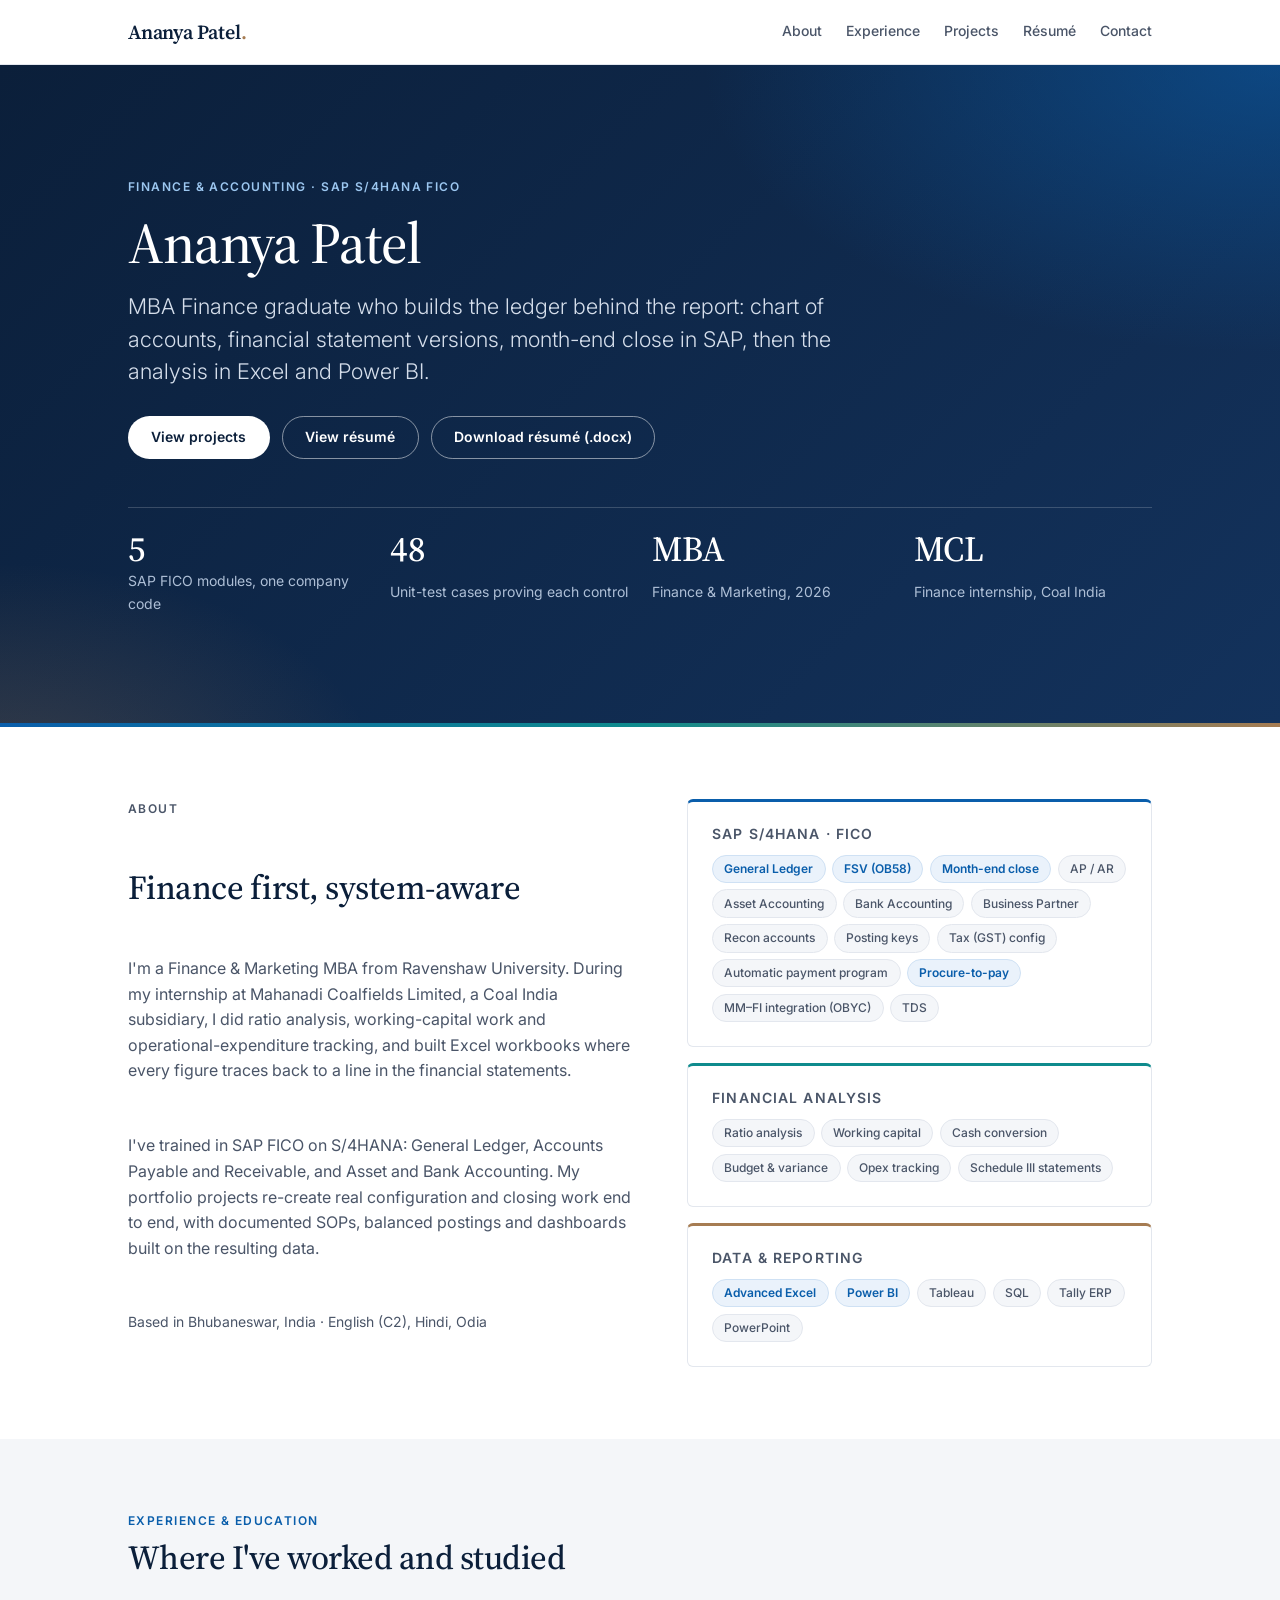
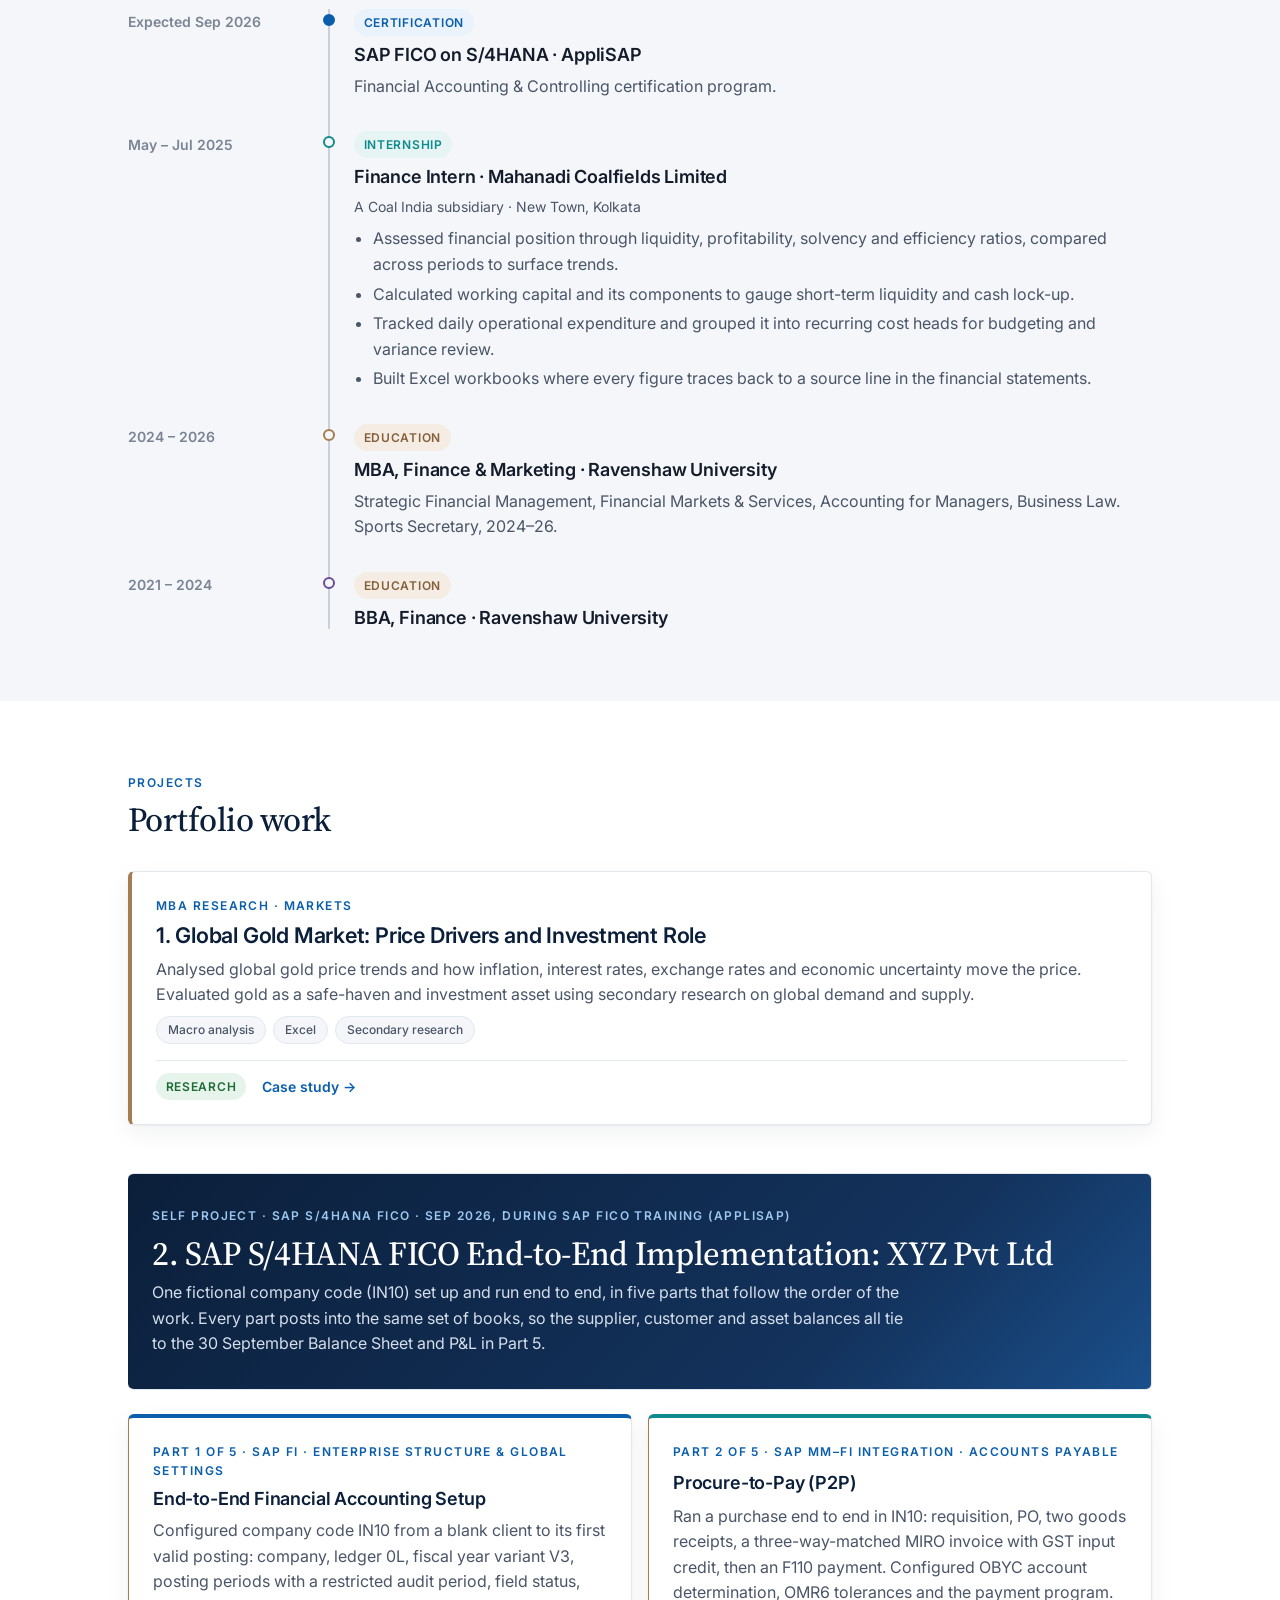
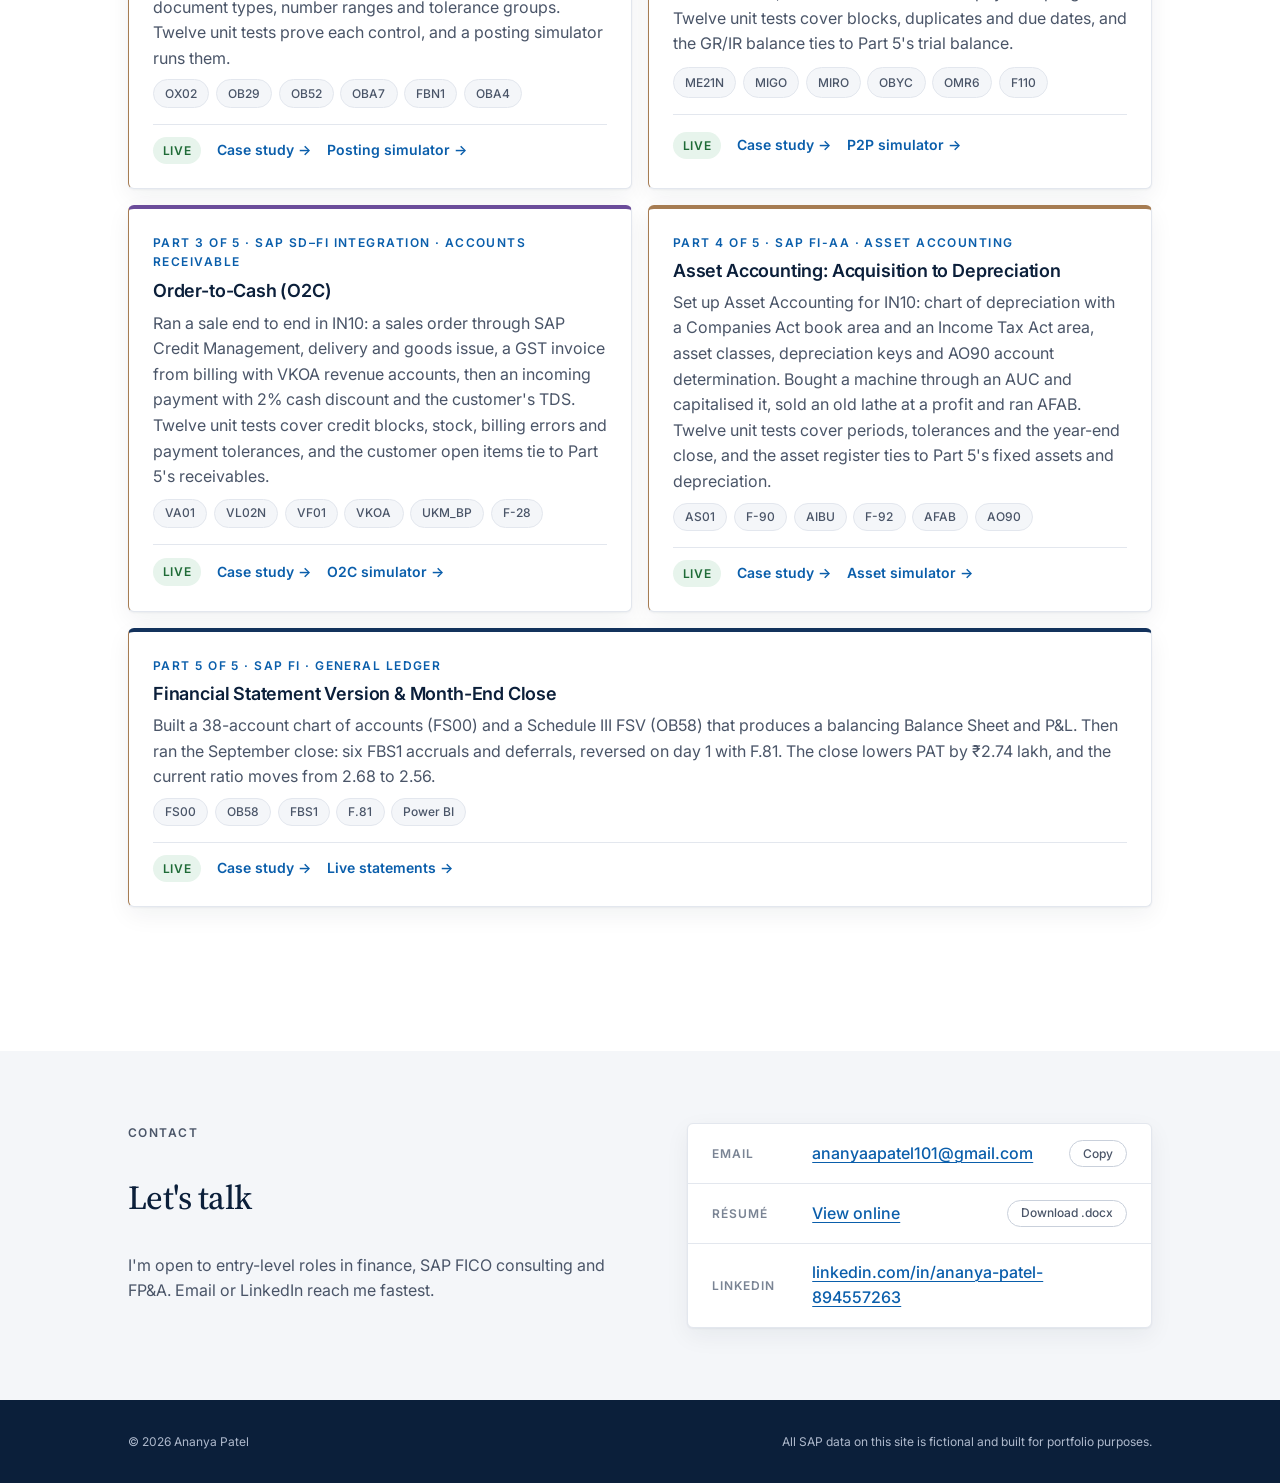
==== index.html @ 8f97257b "Add downloadable résumé (.docx) and fit print version on 2 pages Co-Authored-By: Claude Opus 5.5 <no" ====
<!doctype html>
<html lang="en">
<head>
<meta charset="utf-8">
<meta name="viewport" content="width=device-width, initial-scale=1, viewport-fit=cover">
<title>Ananya Patel · Finance & SAP FICO</title>
<meta name="description" content="Portfolio of Ananya Patel: MBA Finance graduate with SAP S/4HANA FICO, Power BI and Excel projects: FSV design, month-end close, procure-to-pay, order-to-cash, asset accounting and financial analysis.">
<link rel="stylesheet" href="https://fonts.googleapis.com/css2?family=Inter:wght@300;400;500;600;700&family=Source+Serif+4:opsz,wght@8..60,400;8..60,500;8..60,600&display=swap">
<link rel="stylesheet" href="assets/css/style.css">
<script src="assets/js/main.js"></script>
</head>
<body>

<header class="site-header">
  <div class="wrap">
    <a class="brand" href="./">Ananya Patel<span>.</span></a>
    <nav class="nav" aria-label="Main">
      <a href="#about" class="hide-sm">About</a>
      <a href="#experience" class="hide-sm">Experience</a>
      <a href="#projects">Projects</a>
      <a href="resume.html">Résumé</a>
      <a href="#contact" class="hide-sm">Contact</a>
    </nav>
  </div>
</header>

<main>
  <section class="hero" aria-labelledby="hero-title">
    <div class="wrap">
      <div class="hero-copy">
        <p class="eyebrow">Finance &amp; Accounting · SAP S/4HANA FICO</p>
        <h1 id="hero-title">Ananya Patel</h1>
        <p class="lede">MBA Finance graduate who builds the ledger behind the report: chart of accounts, financial statement versions, month-end close in SAP, then the analysis in Excel and Power BI.</p>
        <div class="hero-actions">
          <a class="btn btn-primary" href="#projects">View projects</a>
          <a class="btn btn-ghost" href="resume.html">View résumé</a>
          <a class="btn btn-ghost" href="assets/files/Ananya_Patel_Resume.docx" download>Download résumé (.docx)</a>
        </div>
      </div>
      <div class="hero-stats">
        <div><b>5</b><span>SAP FICO modules, one company code</span></div>
        <div><b>48</b><span>Unit-test cases proving each control</span></div>
        <div><b>MBA</b><span>Finance &amp; Marketing, 2026</span></div>
        <div><b>MCL</b><span>Finance internship, Coal India</span></div>
      </div>
    </div>
  </section>

  <section id="about" aria-labelledby="about-title">
    <div class="wrap two-col">
      <div class="prose" style="display:grid;gap:var(--s-4)">
        <p class="eyebrow">About</p>
        <h2 id="about-title">Finance first, system-aware</h2>
        <p>I'm a Finance &amp; Marketing MBA from Ravenshaw University. During my internship at Mahanadi Coalfields Limited, a Coal India subsidiary, I did ratio analysis, working-capital work and operational-expenditure tracking, and built Excel workbooks where every figure traces back to a line in the financial statements.</p>
        <p>I've trained in SAP FICO on S/4HANA: General Ledger, Accounts Payable and Receivable, and Asset and Bank Accounting. My portfolio projects re-create real configuration and closing work end to end, with documented SOPs, balanced postings and dashboards built on the resulting data.</p>
        <p class="small muted">Based in Bhubaneswar, India · English (C2), Hindi, Odia</p>
      </div>
      <div class="skill-groups" aria-label="Skills">
        <div class="skill-group">
          <h3>SAP S/4HANA · FICO</h3>
          <div class="chips">
            <span class="chip strong">General Ledger</span><span class="chip strong">FSV (OB58)</span><span class="chip strong">Month-end close</span>
            <span class="chip">AP / AR</span><span class="chip">Asset Accounting</span><span class="chip">Bank Accounting</span>
            <span class="chip">Business Partner</span><span class="chip">Recon accounts</span><span class="chip">Posting keys</span>
            <span class="chip">Tax (GST) config</span><span class="chip">Automatic payment program</span><span class="chip strong">Procure-to-pay</span><span class="chip">MM–FI integration (OBYC)</span><span class="chip">TDS</span>
          </div>
        </div>
        <div class="skill-group">
          <h3>Financial analysis</h3>
          <div class="chips">
            <span class="chip">Ratio analysis</span><span class="chip">Working capital</span><span class="chip">Cash conversion</span>
            <span class="chip">Budget &amp; variance</span><span class="chip">Opex tracking</span><span class="chip">Schedule III statements</span>
          </div>
        </div>
        <div class="skill-group">
          <h3>Data &amp; reporting</h3>
          <div class="chips">
            <span class="chip strong">Advanced Excel</span><span class="chip strong">Power BI</span><span class="chip">Tableau</span>
            <span class="chip">SQL</span><span class="chip">Tally ERP</span><span class="chip">PowerPoint</span>
          </div>
        </div>
      </div>
    </div>
  </section>

  <section id="experience" aria-labelledby="exp-title">
    <div class="wrap">
      <header>
        <p class="eyebrow">Experience &amp; education</p>
        <h2 id="exp-title">Where I've worked and studied</h2>
      </header>
      <div class="timeline">
        <article class="tl-item">
          <p class="tl-when">Expected Sep 2026</p>
          <div class="tl-body">
            <span class="tl-tag">Certification</span>
            <h3>SAP FICO on S/4HANA · AppliSAP</h3>
            <p class="muted">Financial Accounting &amp; Controlling certification program.</p>
          </div>
        </article>
        <article class="tl-item">
          <p class="tl-when">May – Jul 2025</p>
          <div class="tl-body">
            <span class="tl-tag work">Internship</span>
            <h3>Finance Intern · Mahanadi Coalfields Limited</h3>
            <p class="small muted">A Coal India subsidiary · New Town, Kolkata</p>
            <ul>
              <li>Assessed financial position through liquidity, profitability, solvency and efficiency ratios, compared across periods to surface trends.</li>
              <li>Calculated working capital and its components to gauge short-term liquidity and cash lock-up.</li>
              <li>Tracked daily operational expenditure and grouped it into recurring cost heads for budgeting and variance review.</li>
              <li>Built Excel workbooks where every figure traces back to a source line in the financial statements.</li>
            </ul>
          </div>
        </article>
        <article class="tl-item">
          <p class="tl-when">2024 – 2026</p>
          <div class="tl-body">
            <span class="tl-tag edu">Education</span>
            <h3>MBA, Finance &amp; Marketing · Ravenshaw University</h3>
            <p class="muted">Strategic Financial Management, Financial Markets &amp; Services, Accounting for Managers, Business Law. Sports Secretary, 2024–26.</p>
          </div>
        </article>
        <article class="tl-item">
          <p class="tl-when">2021 – 2024</p>
          <div class="tl-body">
            <span class="tl-tag edu">Education</span>
            <h3>BBA, Finance · Ravenshaw University</h3>
          </div>
        </article>
      </div>
    </div>
  </section>

  <section id="projects" aria-labelledby="proj-title">
    <div class="wrap">
      <header>
        <p class="eyebrow">Projects</p>
        <h2 id="proj-title">Portfolio work</h2>
      </header>
      <div class="projects">
        <article class="project">
          <div class="p-body">
            <p class="eyebrow">MBA research · Markets</p>
            <h3>1. Global Gold Market: Price Drivers and Investment Role</h3>
            <p class="muted">Analysed global gold price trends and how inflation, interest rates, exchange rates and economic uncertainty move the price. Evaluated gold as a safe-haven and investment asset using secondary research on global demand and supply.</p>
            <div class="chips"><span class="chip">Macro analysis</span><span class="chip">Excel</span><span class="chip">Secondary research</span></div>
          </div>
          <div class="p-links">
            <span class="status live">Research</span>
            <a href="projects/gold-market-research/">Case study →</a>
          </div>
        </article>

        <div class="project self-project">
          <div class="p-body">
            <p class="eyebrow">Self project · SAP S/4HANA FICO · Sep 2026, during SAP FICO training (AppliSAP)</p>
            <h3>2. SAP S/4HANA FICO End-to-End Implementation: XYZ Pvt Ltd</h3>
            <p class="muted">One fictional company code (IN10) set up and run end to end, in five parts that follow the order of the work. Every part posts into the same set of books, so the supplier, customer and asset balances all tie to the 30 September Balance Sheet and P&amp;L in Part 5.</p>
          </div>
        </div>
        <div class="parts">
        <article class="project">
          <div class="p-body">
            <p class="eyebrow">Part 1 of 5 · SAP FI · Enterprise structure &amp; global settings</p>
            <h3>End-to-End Financial Accounting Setup</h3>
            <p class="muted">Configured company code IN10 from a blank client to its first valid posting: company, ledger 0L, fiscal year variant V3, posting periods with a restricted audit period, field status, document types, number ranges and tolerance groups. Twelve unit tests prove each control, and a posting simulator runs them.</p>
            <div class="chips"><span class="chip">OX02</span><span class="chip">OB29</span><span class="chip">OB52</span><span class="chip">OBA7</span><span class="chip">FBN1</span><span class="chip">OBA4</span></div>
          </div>
          <div class="p-links">
            <span class="status live">Live</span>
            <a href="projects/fi-enterprise-structure/">Case study →</a>
            <a href="projects/fi-enterprise-structure/validator.html">Posting simulator →</a>
          </div>
        </article>
        <article class="project">
          <div class="p-body">
            <p class="eyebrow">Part 2 of 5 · SAP MM–FI integration · Accounts Payable</p>
            <h3>Procure-to-Pay (P2P)</h3>
            <p class="muted">Ran a purchase end to end in IN10: requisition, PO, two goods receipts, a three-way-matched MIRO invoice with GST input credit, then an F110 payment. Configured OBYC account determination, OMR6 tolerances and the payment program. Twelve unit tests cover blocks, duplicates and due dates, and the GR/IR balance ties to Part 5's trial balance.</p>
            <div class="chips"><span class="chip">ME21N</span><span class="chip">MIGO</span><span class="chip">MIRO</span><span class="chip">OBYC</span><span class="chip">OMR6</span><span class="chip">F110</span></div>
          </div>
          <div class="p-links">
            <span class="status live">Live</span>
            <a href="projects/procure-to-pay/">Case study →</a>
            <a href="projects/procure-to-pay/simulator.html">P2P simulator →</a>
          </div>
        </article>
        <article class="project">
          <div class="p-body">
            <p class="eyebrow">Part 3 of 5 · SAP SD–FI integration · Accounts Receivable</p>
            <h3>Order-to-Cash (O2C)</h3>
            <p class="muted">Ran a sale end to end in IN10: a sales order through SAP Credit Management, delivery and goods issue, a GST invoice from billing with VKOA revenue accounts, then an incoming payment with 2% cash discount and the customer's TDS. Twelve unit tests cover credit blocks, stock, billing errors and payment tolerances, and the customer open items tie to Part 5's receivables.</p>
            <div class="chips"><span class="chip">VA01</span><span class="chip">VL02N</span><span class="chip">VF01</span><span class="chip">VKOA</span><span class="chip">UKM_BP</span><span class="chip">F-28</span></div>
          </div>
          <div class="p-links">
            <span class="status live">Live</span>
            <a href="projects/order-to-cash/">Case study →</a>
            <a href="projects/order-to-cash/simulator.html">O2C simulator →</a>
          </div>
        </article>
        <article class="project">
          <div class="p-body">
            <p class="eyebrow">Part 4 of 5 · SAP FI-AA · Asset Accounting</p>
            <h3>Asset Accounting: Acquisition to Depreciation</h3>
            <p class="muted">Set up Asset Accounting for IN10: chart of depreciation with a Companies Act book area and an Income Tax Act area, asset classes, depreciation keys and AO90 account determination. Bought a machine through an AUC and capitalised it, sold an old lathe at a profit and ran AFAB. Twelve unit tests cover periods, tolerances and the year-end close, and the asset register ties to Part 5's fixed assets and depreciation.</p>
            <div class="chips"><span class="chip">AS01</span><span class="chip">F-90</span><span class="chip">AIBU</span><span class="chip">F-92</span><span class="chip">AFAB</span><span class="chip">AO90</span></div>
          </div>
          <div class="p-links">
            <span class="status live">Live</span>
            <a href="projects/asset-accounting/">Case study →</a>
            <a href="projects/asset-accounting/simulator.html">Asset simulator →</a>
          </div>
        </article>
        <article class="project">
          <div class="p-body">
            <p class="eyebrow">Part 5 of 5 · SAP FI · General Ledger</p>
            <h3>Financial Statement Version &amp; Month-End Close</h3>
            <p class="muted">Built a 38-account chart of accounts (FS00) and a Schedule III FSV (OB58) that produces a balancing Balance Sheet and P&amp;L. Then ran the September close: six FBS1 accruals and deferrals, reversed on day 1 with F.81. The close lowers PAT by ₹2.74 lakh, and the current ratio moves from 2.68 to 2.56.</p>
            <div class="chips"><span class="chip">FS00</span><span class="chip">OB58</span><span class="chip">FBS1</span><span class="chip">F.81</span><span class="chip">Power BI</span></div>
          </div>
          <div class="p-links">
            <span class="status live">Live</span>
            <a href="projects/fsv-month-end-close/">Case study →</a>
            <a href="projects/fsv-month-end-close/statements.html">Live statements →</a>
          </div>
        </article>
        </div>
      </div>
    </div>
  </section>

  <section id="contact" aria-labelledby="contact-title">
    <div class="wrap two-col">
      <div class="prose" style="display:grid;gap:var(--s-3)">
        <p class="eyebrow">Contact</p>
        <h2 id="contact-title">Let's talk</h2>
        <p>I'm open to entry-level roles in finance, SAP FICO consulting and FP&amp;A. Email or LinkedIn reach me fastest.</p>
      </div>
      <div class="contact-list">
        <div class="contact-row">
          <span class="label">Email</span>
          <a class="value" href="mailto:ananyaapatel101@gmail.com">ananyaapatel101@gmail.com</a>
          <button class="theme-btn copy-btn" type="button" data-copy="ananyaapatel101@gmail.com">Copy</button>
        </div>
        <div class="contact-row">
          <span class="label">Résumé</span>
          <a class="value" href="resume.html">View online</a>
          <a class="theme-btn" href="assets/files/Ananya_Patel_Resume.docx" download style="text-decoration:none">Download .docx</a>
        </div>
        <div class="contact-row">
          <span class="label">LinkedIn</span>
          <a class="value" href="https://www.linkedin.com/in/ananya-patel-894557263" target="_blank" rel="noopener">linkedin.com/in/ananya-patel-894557263</a>
        </div>
      </div>
    </div>
  </section>
</main>

<footer class="site-footer">
  <div class="wrap">
    <span>© <span data-year>2026</span> Ananya Patel</span>
    <span>All SAP data on this site is fictional and built for portfolio purposes.</span>
  </div>
</footer>
</body>
</html>
---- assets/css/style.css ----
/* Ananya Patel — portfolio. Clean, minimal, private-bank style: navy bands, white space, one bright blue. */
:root {
  color-scheme: light;
  --paper: #ffffff;
  --surface: #ffffff;
  --surface-2: #f4f6f9;
  --ink: #141c2b;
  --ink-2: #4a5568;
  --ink-3: #7a8494;
  --rule: #e3e7ee;
  --rule-strong: #c9d0db;
  --navy: #0b1f3a;
  --navy-2: #13325c;
  --accent: #0a5eab;
  --accent-ink: #ffffff;
  --accent-wash: #eaf2fb;
  --bronze: #a67c52;
  --teal: #0f8b8d;
  --plum: #6b4c9a;
  --debit: #2e75b6;
  --credit: #c55a11;
  --good: #2f8f4e;
  --good-text: #1f6b37;
  --critical: #c0262d;
  --warning: #d89b00;
  --shadow: 0 1px 2px rgba(11, 31, 58, .05), 0 8px 24px rgba(11, 31, 58, .06);

  --f-display: "Source Serif 4", Georgia, "Times New Roman", serif;
  --f-body: Inter, "Segoe UI", system-ui, -apple-system, Arial, sans-serif;
  --f-mono: ui-monospace, SFMono-Regular, Menlo, Consolas, monospace;

  --s-1: .25rem; --s-2: .5rem; --s-3: .75rem; --s-4: 1rem; --s-5: 1.5rem; --s-6: 2rem; --s-7: 3rem; --s-8: 4.5rem;
  --t-xs: .75rem; --t-sm: .875rem; --t-md: 1rem; --t-lg: 1.125rem; --t-xl: 1.35rem; --t-2xl: clamp(1.6rem, 3vw, 2.1rem); --t-3xl: clamp(2.3rem, 6vw, 3.6rem);
  --radius: 6px;
  --wrap: 68rem;
}

*, *::before, *::after { box-sizing: border-box; }
html { -webkit-text-size-adjust: 100%; scroll-behavior: smooth; }
body {
  margin: 0;
  background: var(--paper);
  color: var(--ink);
  font: 400 var(--t-md)/1.6 var(--f-body);
  -webkit-font-smoothing: antialiased;
}
img { max-width: 100%; }
[hidden] { display: none !important; }
a { color: var(--accent); text-decoration-thickness: 1px; text-underline-offset: 3px; }
a:hover { color: var(--navy-2); }
:focus-visible { outline: 2px solid var(--accent); outline-offset: 2px; }

.wrap { max-width: var(--wrap); margin-inline: auto; padding-inline: 16px; }
@media (min-width: 700px) { .wrap { padding-inline: 32px; } }
.prose { max-width: 44rem; }
.prose p, .prose li { color: var(--ink-2); }

h1, h2, h3, h4 { font-family: var(--f-body); line-height: 1.2; margin: 0; color: var(--ink); font-weight: 600; letter-spacing: -.01em; }
h1 { font: 500 var(--t-3xl)/1.08 var(--f-display); letter-spacing: -.02em; color: var(--navy); }
h2 { font: 500 var(--t-2xl)/1.15 var(--f-display); letter-spacing: -.015em; color: var(--navy); }
h3 { font-size: var(--t-lg); }
h4 { font-size: var(--t-md); }
p { margin: 0; }
.eyebrow { font-size: var(--t-xs); font-weight: 600; letter-spacing: .12em; text-transform: uppercase; color: var(--accent); }
.muted { color: var(--ink-2); }
.small { font-size: var(--t-sm); }
.mono, code, kbd { font-family: var(--f-mono); font-size: .92em; }
code { background: var(--surface-2); padding: .05em .35em; border-radius: 4px; }
.num { font-variant-numeric: tabular-nums; text-align: right; white-space: nowrap; }

/* ---------- header ---------- */
.site-header { position: sticky; top: 0; z-index: 10; background: rgba(255, 255, 255, .92); backdrop-filter: saturate(1.4) blur(10px); -webkit-backdrop-filter: saturate(1.4) blur(10px); border-bottom: 1px solid var(--rule); }
.site-header .wrap { display: flex; align-items: center; gap: var(--s-4); min-height: 4rem; flex-wrap: wrap; }
.brand { font: 600 1.25rem/1 var(--f-display); color: var(--navy); text-decoration: none; letter-spacing: -.01em; }
.brand span { color: var(--bronze); }
.nav { display: flex; gap: var(--s-5); margin-left: auto; flex-wrap: wrap; }
.nav a { font-size: var(--t-sm); font-weight: 500; color: var(--ink-2); text-decoration: none; padding-block: .4rem; border-bottom: 2px solid transparent; }
.nav a:hover { color: var(--navy); border-bottom-color: var(--accent); }
.nav a[aria-current="page"] { color: var(--navy); border-bottom-color: var(--accent); }
@media (max-width: 560px) { .hide-sm { display: none; } .nav { gap: var(--s-4); } }
.theme-btn[data-theme-toggle] { display: none; }
.theme-btn {
  border: 1px solid var(--rule-strong); background: var(--surface); color: var(--ink-2); border-radius: 999px;
  font: 500 var(--t-xs)/1 var(--f-body); padding: .4rem .8rem; cursor: pointer;
}
.theme-btn:hover { border-color: var(--accent); color: var(--accent); }

/* ---------- buttons ---------- */
.btn { display: inline-flex; align-items: center; gap: .4rem; font: 600 var(--t-sm)/1 var(--f-body); padding: .85rem 1.4rem; border-radius: 999px; text-decoration: none; border: 1px solid transparent; cursor: pointer; transition: background .15s, color .15s, border-color .15s; }
.btn-primary { background: var(--accent); color: #fff; }
.btn-primary:hover { background: var(--navy-2); color: #fff; }
.btn-ghost { background: transparent; color: var(--accent); border-color: var(--accent); }
.btn-ghost:hover { background: var(--accent-wash); color: var(--navy); }

/* ---------- sections ---------- */
section { padding-block: var(--s-8) 0; }
section > .wrap > header { display: grid; gap: var(--s-2); margin-bottom: var(--s-6); }
#experience, #contact { background: var(--surface-2); padding-block: var(--s-8); margin-top: var(--s-8); }
.site-footer { background: var(--navy); color: #aeb9cc; font-size: var(--t-xs); padding-block: var(--s-6); }
.site-footer .wrap { display: flex; gap: var(--s-4); flex-wrap: wrap; justify-content: space-between; }
main.dash { padding-bottom: var(--s-8); }
#projects { padding-bottom: var(--s-8); }

/* ---------- hero (home + case studies): navy band ---------- */
.hero, .cs-hero {
  position: relative; overflow: hidden; color: #fff;
  background:
    radial-gradient(60rem 30rem at 100% 0%, rgba(10, 94, 171, .55), transparent 60%),
    radial-gradient(40rem 24rem at 0% 110%, rgba(166, 124, 82, .28), transparent 60%),
    linear-gradient(135deg, var(--navy) 0%, var(--navy-2) 100%);
}
.hero::after, .cs-hero::after { content: ""; position: absolute; left: 0; right: 0; bottom: 0; height: 4px; background: linear-gradient(90deg, var(--accent), var(--teal) 50%, var(--bronze)); }
.hero { padding-block: clamp(4rem, 10vw, 7rem); }
.hero .wrap { display: block; }
.hero-copy { display: grid; gap: var(--s-4); max-width: 46rem; }
.hero h1, .cs-hero h1 { color: #fff; }
.hero .eyebrow, .cs-hero .eyebrow { color: #9cc7f0; }
.hero-copy .lede { font-size: var(--t-xl); line-height: 1.5; color: #d5deeb; font-weight: 300; }
.hero-actions { display: flex; gap: var(--s-3); flex-wrap: wrap; margin-top: var(--s-3); }
.hero .btn-primary, .cs-hero .btn-primary { background: #fff; color: var(--navy); }
.hero .btn-primary:hover, .cs-hero .btn-primary:hover { background: var(--accent-wash); }
.hero .btn-ghost, .cs-hero .btn-ghost { color: #fff; border-color: rgba(255, 255, 255, .5); }
.hero .btn-ghost:hover, .cs-hero .btn-ghost:hover { background: rgba(255, 255, 255, .1); border-color: #fff; color: #fff; }
.hero-stats { display: grid; grid-template-columns: repeat(4, minmax(0, 1fr)); gap: var(--s-5); margin-top: var(--s-7); padding-top: var(--s-5); border-top: 1px solid rgba(255, 255, 255, .18); }
.hero-stats div { display: grid; gap: .2rem; }
.hero-stats b { font: 500 clamp(1.6rem, 4vw, 2.2rem)/1 var(--f-display); color: #fff; }
.hero-stats span { font-size: var(--t-sm); color: #aebfd6; }
@media (max-width: 700px) { .hero-stats { grid-template-columns: repeat(2, minmax(0, 1fr)); } }

/* journal-entry box */
.je { border: 1px solid var(--rule); border-radius: var(--radius); font-size: var(--t-sm); overflow-x: auto; background: var(--surface); box-shadow: var(--shadow); }
.je-head { display: flex; justify-content: space-between; gap: var(--s-3); padding: var(--s-2) var(--s-3); border-bottom: 1px solid var(--rule); color: var(--ink-2); font-size: var(--t-xs); flex-wrap: wrap; background: var(--surface-2); }
.je table { width: 100%; border-collapse: collapse; font-variant-numeric: tabular-nums; }
.je td, .je th { padding: .4rem var(--s-3); text-align: left; }
.je th { font-weight: 600; color: var(--ink-3); font-size: var(--t-xs); text-transform: uppercase; letter-spacing: .06em; }
.je td:nth-child(n+3), .je th:nth-child(n+3) { text-align: right; }
.je tr.cr td:nth-child(2) { padding-left: 1.6rem; }
.je tfoot td { border-top: 1px solid var(--rule-strong); font-weight: 700; }
.je .ok { color: var(--good-text); }

/* ---------- about / skills ---------- */
.two-col { display: grid; grid-template-columns: minmax(0, 1.1fr) minmax(0, 1fr); gap: var(--s-7); }
@media (max-width: 800px) { .two-col { grid-template-columns: 1fr; gap: var(--s-5); } }
.skill-groups { display: grid; gap: var(--s-4); }
.skill-group { display: grid; gap: var(--s-3); padding: var(--s-5); border: 1px solid var(--rule); border-radius: var(--radius); border-top: 3px solid var(--accent); background: var(--surface); }
.skill-group:nth-child(2) { border-top-color: var(--teal); }
.skill-group:nth-child(3) { border-top-color: var(--bronze); }
.skill-group h3 { font-size: var(--t-sm); font-weight: 600; letter-spacing: .08em; text-transform: uppercase; color: var(--ink-2); }
.chips { display: flex; flex-wrap: wrap; gap: .4rem; }
.chip { display: inline-flex; align-items: center; font-size: var(--t-xs); font-weight: 500; line-height: 1; padding: .45rem .7rem; border-radius: 999px; background: var(--surface-2); color: var(--ink-2); border: 1px solid var(--rule); }
.chip.strong { background: var(--accent-wash); color: var(--accent); border-color: #cfe1f4; font-weight: 600; }
.cs-meta { display: flex; flex-wrap: wrap; gap: .4rem; font-size: var(--t-sm); }
.cs-hero .chip { background: rgba(255, 255, 255, .08); color: #d5deeb; border-color: rgba(255, 255, 255, .18); }
.cs-hero .chip.strong { background: rgba(156, 199, 240, .16); color: #fff; border-color: rgba(156, 199, 240, .4); }

/* ---------- timeline (experience / education) ---------- */
.timeline { display: grid; gap: 0; position: relative; }
.tl-item { display: grid; grid-template-columns: 11rem minmax(0, 1fr); gap: var(--s-5); position: relative; padding-bottom: var(--s-6); }
.tl-item:last-child { padding-bottom: 0; }
.tl-when { font-size: var(--t-sm); font-weight: 600; color: var(--ink-3); padding-top: .15rem; }
.tl-body { display: grid; gap: var(--s-2); padding-left: var(--s-5); border-left: 2px solid var(--rule-strong); position: relative; }
.tl-body::before { content: ""; position: absolute; left: -7px; top: .3rem; width: 12px; height: 12px; border-radius: 50%; background: var(--surface-2); border: 2px solid var(--accent); }
.tl-item:first-child .tl-body::before { background: var(--accent); }
.tl-item:nth-child(2) .tl-body::before { border-color: var(--teal); }
.tl-item:nth-child(3) .tl-body::before { border-color: var(--bronze); }
.tl-item:nth-child(4) .tl-body::before { border-color: var(--plum); }
.tl-item:not(:last-child) .tl-body { padding-bottom: 0; }
.tl-item:not(:last-child) .tl-body::after { content: ""; position: absolute; left: -2px; top: 100%; height: var(--s-6); border-left: 2px solid var(--rule-strong); }
.tl-body h3 { font-size: var(--t-lg); }
.tl-body ul { margin: 0; padding-left: 1.2rem; color: var(--ink-2); display: grid; gap: .25rem; }
.tl-tag { justify-self: start; font-size: var(--t-xs); font-weight: 600; letter-spacing: .06em; text-transform: uppercase; padding: .25rem .6rem; border-radius: 999px; background: var(--accent-wash); color: var(--accent); }
.tl-tag.work { background: #e6f4f4; color: var(--teal); }
.tl-tag.edu { background: #f5ede4; color: #85603b; }
@media (max-width: 640px) { .tl-item { grid-template-columns: 1fr; gap: var(--s-1); } .tl-when { padding-left: var(--s-5); } }

/* ---------- projects ---------- */
.projects { display: grid; gap: var(--s-5); }
.project { display: grid; gap: var(--s-4); padding: var(--s-5) var(--s-5); background: var(--surface); border: 1px solid var(--rule); border-radius: var(--radius); box-shadow: var(--shadow); border-left: 4px solid var(--bronze); transition: transform .15s, box-shadow .15s; }
.project:hover { transform: translateY(-2px); box-shadow: 0 2px 4px rgba(11, 31, 58, .06), 0 16px 36px rgba(11, 31, 58, .1); }
.project .p-num { display: none; }
.project .p-body { display: grid; gap: var(--s-2); }
.project .p-body h3 { font-size: var(--t-xl); color: var(--navy); }
.project .p-links { display: flex; flex-wrap: wrap; align-items: center; gap: var(--s-4); font-size: var(--t-sm); font-weight: 600; padding-top: var(--s-3); border-top: 1px solid var(--rule); }
.project .p-links a { text-decoration: none; }
.project .p-links a:hover { text-decoration: underline; }
.status { font-size: var(--t-xs); font-weight: 600; letter-spacing: .06em; text-transform: uppercase; padding: .25rem .6rem; border-radius: 999px; background: #e7f4ec; color: var(--good-text); }

.project.self-project, .self-project { border-left: 0; box-shadow: none; transform: none; display: grid; gap: var(--s-3); margin-top: var(--s-5); padding: var(--s-6) var(--s-5); border-radius: var(--radius); color: #fff; background: linear-gradient(135deg, var(--navy) 0%, var(--navy-2) 70%, #1a4f8a 100%); }
.self-project .p-body { display: grid; gap: var(--s-2); }
.self-project .p-body h3, .self-project h3 { font: 500 var(--t-2xl)/1.15 var(--f-display); color: #fff; }
.self-project .eyebrow { color: #9cc7f0; }
.self-project .muted { color: #d5deeb; max-width: 48rem; }
.parts { display: grid; grid-template-columns: repeat(2, minmax(0, 1fr)); gap: var(--s-4); }
.parts .project { border-left-width: 1px; border-top: 4px solid var(--accent); }
.parts .project:nth-child(2) { border-top-color: var(--teal); }
.parts .project:nth-child(3) { border-top-color: var(--plum); }
.parts .project:nth-child(4) { border-top-color: var(--bronze); }
.parts .project:nth-child(5) { border-top-color: var(--navy-2); grid-column: 1 / -1; }
.parts .project .p-body h3 { font-size: var(--t-lg); }
@media (max-width: 760px) { .parts { grid-template-columns: 1fr; } }

/* ---------- contact ---------- */
.contact-list { display: grid; gap: 0; background: var(--surface); border: 1px solid var(--rule); border-radius: var(--radius); box-shadow: var(--shadow); }
.contact-row { display: flex; gap: var(--s-3); align-items: center; flex-wrap: wrap; padding: var(--s-4) var(--s-5); }
.contact-row + .contact-row { border-top: 1px solid var(--rule); }
.contact-row .label { font-size: var(--t-xs); font-weight: 600; letter-spacing: .08em; text-transform: uppercase; color: var(--ink-3); width: 5.5rem; }
.contact-row .value { overflow-wrap: anywhere; font-weight: 500; flex: 1; min-width: 0; }
.copy-btn { margin-left: auto; }

/* ---------- case study ---------- */
.cs-hero { padding-block: clamp(3rem, 8vw, 5rem); }
.cs-hero .wrap { display: grid; gap: var(--s-4); }
.cs-hero .muted { color: #d5deeb; }
.cs-hero h1 { font-size: clamp(2rem, 5vw, 3rem); }
.cs-layout { display: grid; grid-template-columns: 13rem minmax(0, 1fr); gap: var(--s-7); align-items: start; padding-bottom: var(--s-8); }
.toc { position: sticky; top: 5rem; display: grid; gap: .1rem; padding-top: var(--s-7); font-size: var(--t-sm); }
.toc a { color: var(--ink-2); text-decoration: none; padding: .35rem .75rem; border-left: 2px solid var(--rule); }
.toc a:hover { color: var(--accent); border-left-color: var(--accent); background: var(--accent-wash); }
@media (max-width: 900px) { .cs-layout { grid-template-columns: 1fr; } .toc { display: none; } }
.cs-layout > :not(.toc) { min-width: 0; }
.cs-section { padding-block: var(--s-7) 0; display: grid; gap: var(--s-4); }
.cs-section > h2 { padding-bottom: var(--s-2); border-bottom: 1px solid var(--rule); }
.cs-section > p, .cs-section > ul, .cs-section > ol { max-width: 46rem; color: var(--ink-2); }
.cs-section ul, .cs-section ol { margin: 0; padding-left: 1.3rem; display: grid; gap: .3rem; }

.table-wrap { overflow-x: auto; border: 1px solid var(--rule); border-radius: var(--radius); background: var(--surface); }
table.data { width: 100%; border-collapse: collapse; font-size: var(--t-sm); }
table.data th, table.data td { padding: .55rem .75rem; text-align: left; vertical-align: top; border-bottom: 1px solid var(--rule); }
table.data tbody tr:hover td { background: #f8fafc; }
table.data thead th { font-size: var(--t-xs); font-weight: 600; letter-spacing: .05em; text-transform: uppercase; background: var(--navy); color: #fff; white-space: nowrap; border-bottom: 0; }
table.data td.num, table.data th.num { text-align: right; }
table.data tfoot td { font-weight: 700; background: var(--accent-wash); border-bottom: 0; }
table.data .tc { font-weight: 600; white-space: nowrap; color: var(--accent); }
table.data .acct { white-space: nowrap; }
.lvl-2 td:first-child { padding-left: 1.5rem; }
.lvl-3 td:first-child { padding-left: 2.3rem; }
.lvl-4 td:first-child { padding-left: 3.1rem; }
.lvl-5 td:first-child { padding-left: 3.9rem; }
tr.head-row td { font-weight: 700; background: var(--surface-2); }

.callout { border: 1px solid #cfe1f4; border-left: 4px solid var(--accent); border-radius: var(--radius); background: var(--accent-wash); padding: var(--s-5); display: grid; gap: var(--s-2); max-width: 48rem; }
.callout ol { margin: 0; padding-left: 1.3rem; display: grid; gap: .25rem; }
.note { font-size: var(--t-sm); color: var(--ink-3); font-style: italic; max-width: 46rem; }

.steps { counter-reset: step; display: grid; gap: .5rem; max-width: 48rem; }
.steps li { list-style: none; counter-increment: step; display: grid; grid-template-columns: 1.8rem 6rem minmax(0, 1fr); gap: var(--s-3); align-items: baseline; }
.steps li::before { content: counter(step); display: inline-grid; place-items: center; width: 1.5rem; height: 1.5rem; border-radius: 50%; background: var(--accent-wash); color: var(--accent); font-size: var(--t-xs); font-weight: 700; }
.steps .tc { font-weight: 600; color: var(--accent); }
.steps.cs-section, ol.steps { padding: 0; margin: 0; }
@media (max-width: 560px) { .steps li { grid-template-columns: 1.8rem minmax(0, 1fr); } .steps li > span:last-child { grid-column: 2; } }

.qa { display: grid; gap: var(--s-2); max-width: 46rem; }
.qa details { border: 1px solid var(--rule); border-radius: var(--radius); padding: var(--s-3) var(--s-4); background: var(--surface); }
.qa details[open] { border-color: #cfe1f4; background: #fbfdff; }
.qa summary { cursor: pointer; font-weight: 600; color: var(--navy); }
.qa details p { margin: var(--s-2) 0 0; color: var(--ink-2); }

.downloads { display: grid; gap: .5rem; }
.downloads a { display: flex; gap: var(--s-3); align-items: baseline; font-size: var(--t-sm); font-weight: 500; padding: var(--s-3) var(--s-4); border: 1px solid var(--rule); border-radius: var(--radius); text-decoration: none; background: var(--surface); }
.downloads a:hover { border-color: var(--accent); background: var(--accent-wash); }
.downloads a span { color: var(--ink-3); font-weight: 400; margin-left: auto; }

.placeholder { border: 1px dashed var(--rule-strong); border-radius: var(--radius); padding: var(--s-5); text-align: center; color: var(--ink-3); font-size: var(--t-sm); }
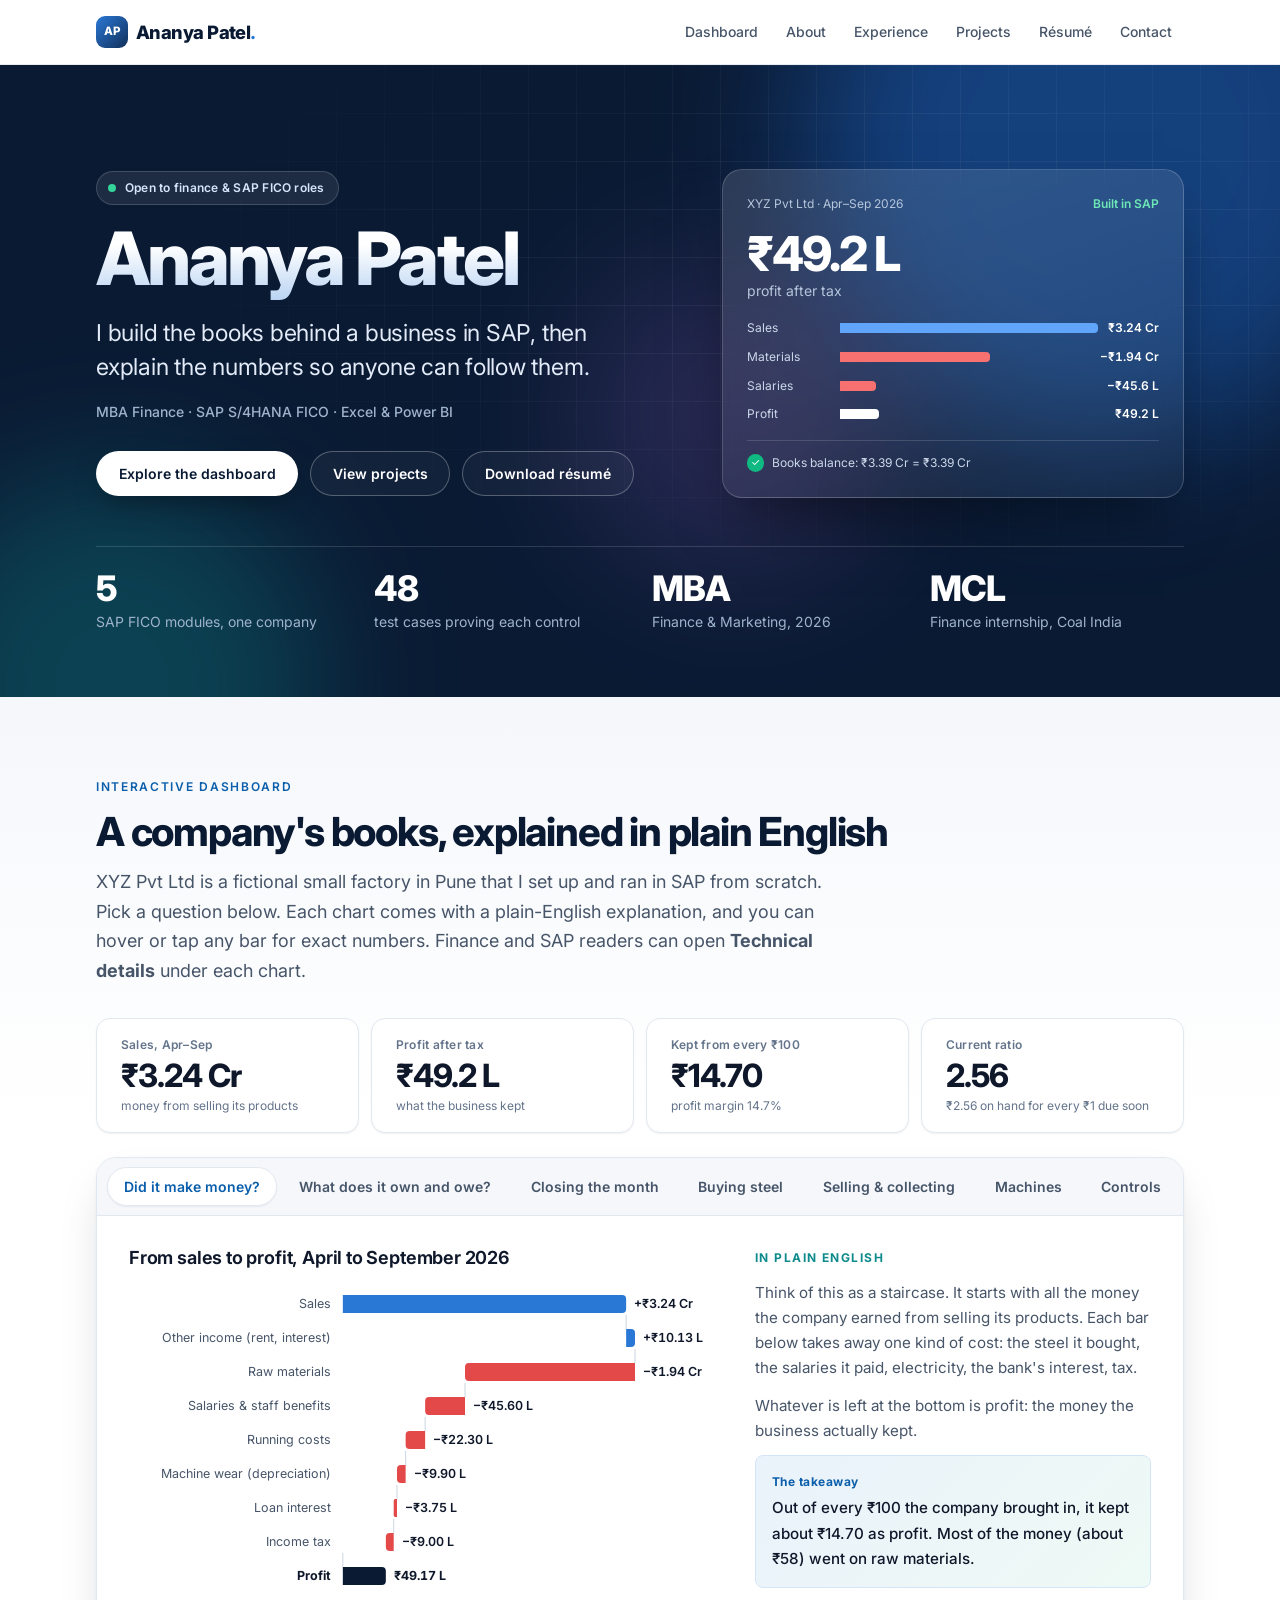
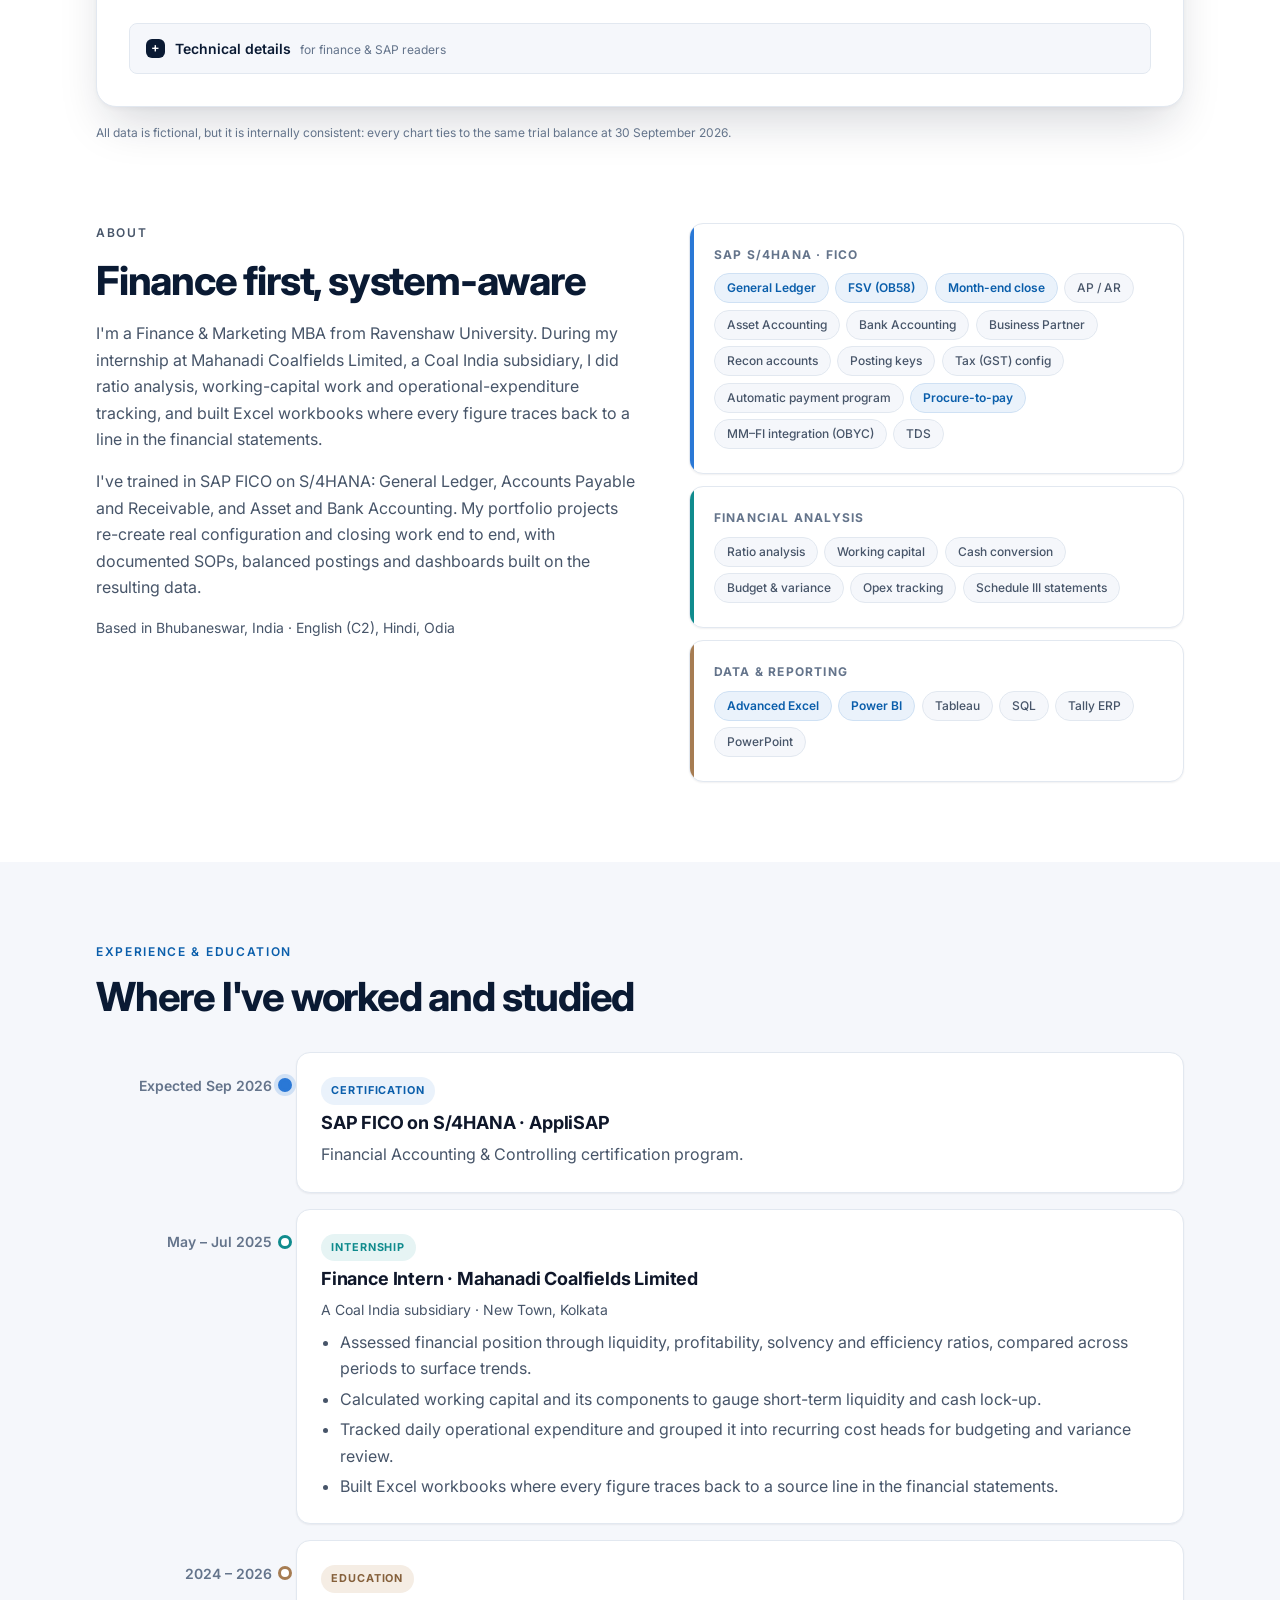
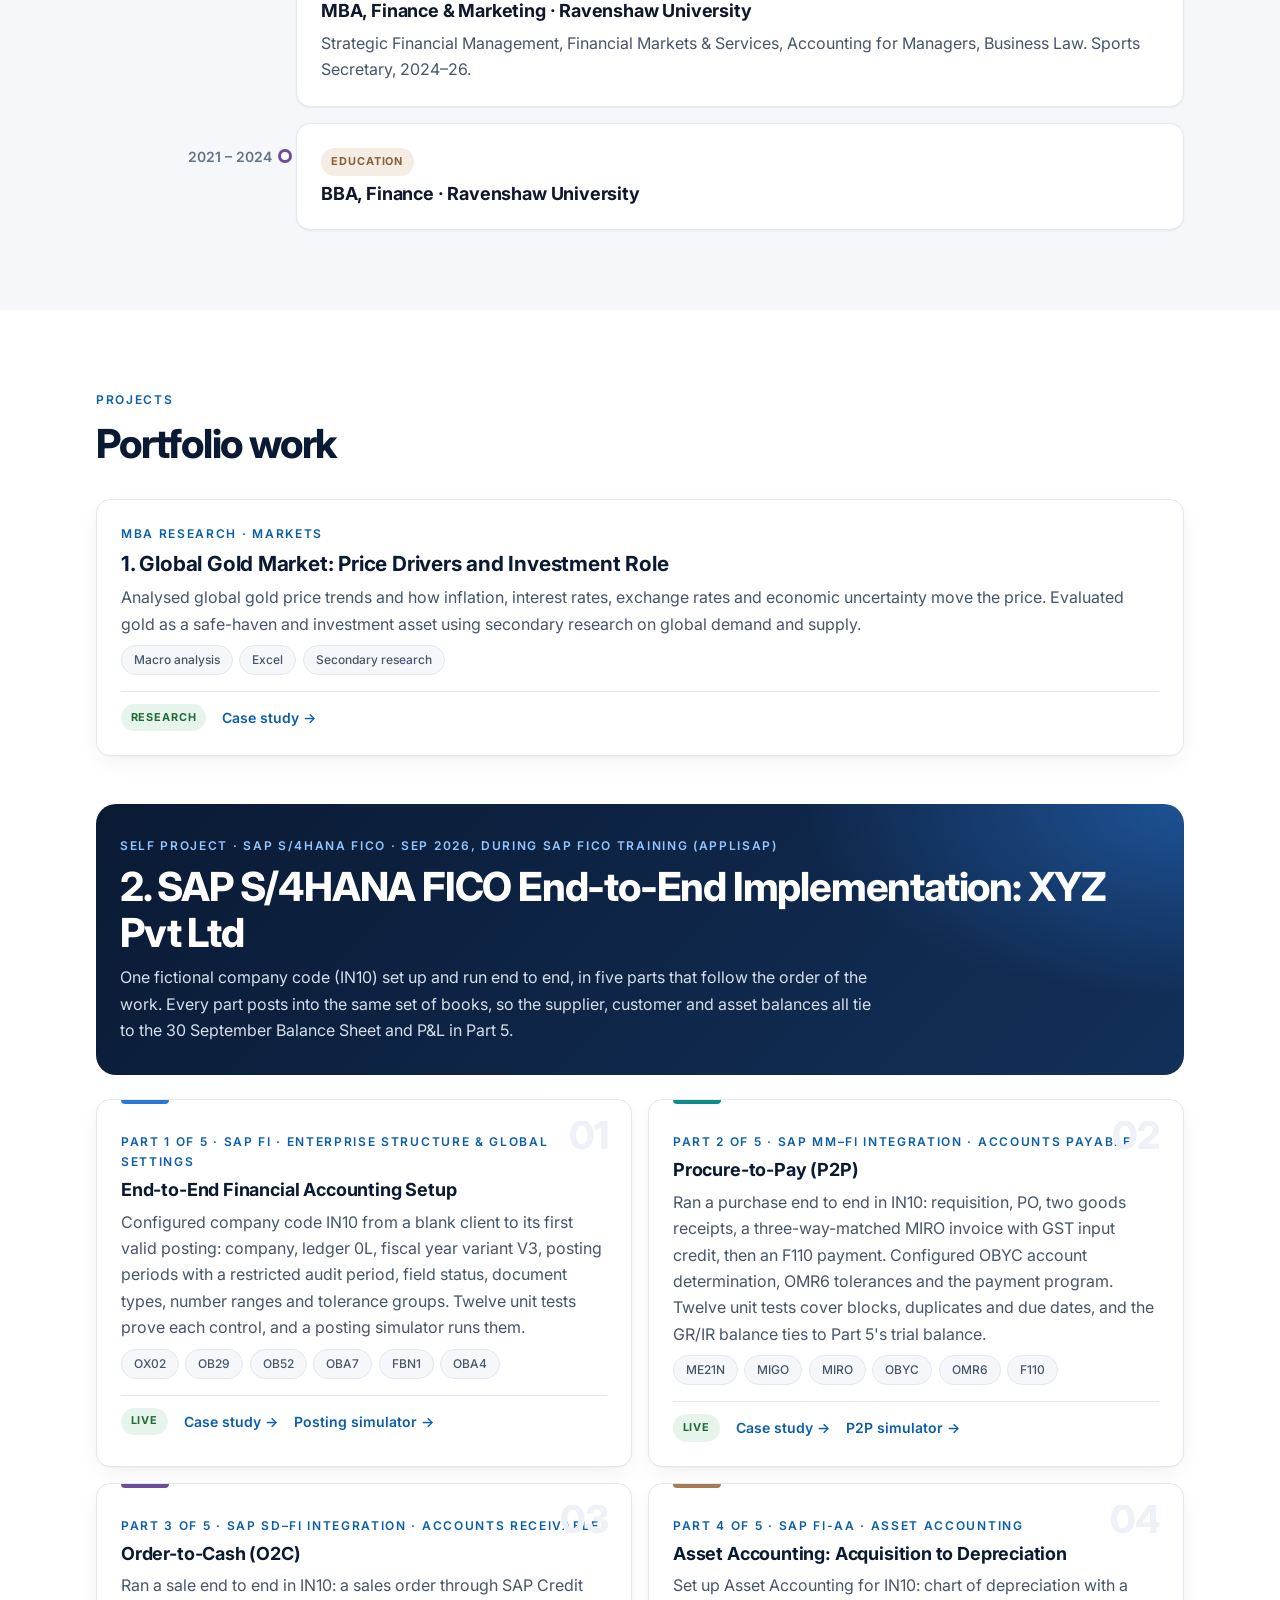
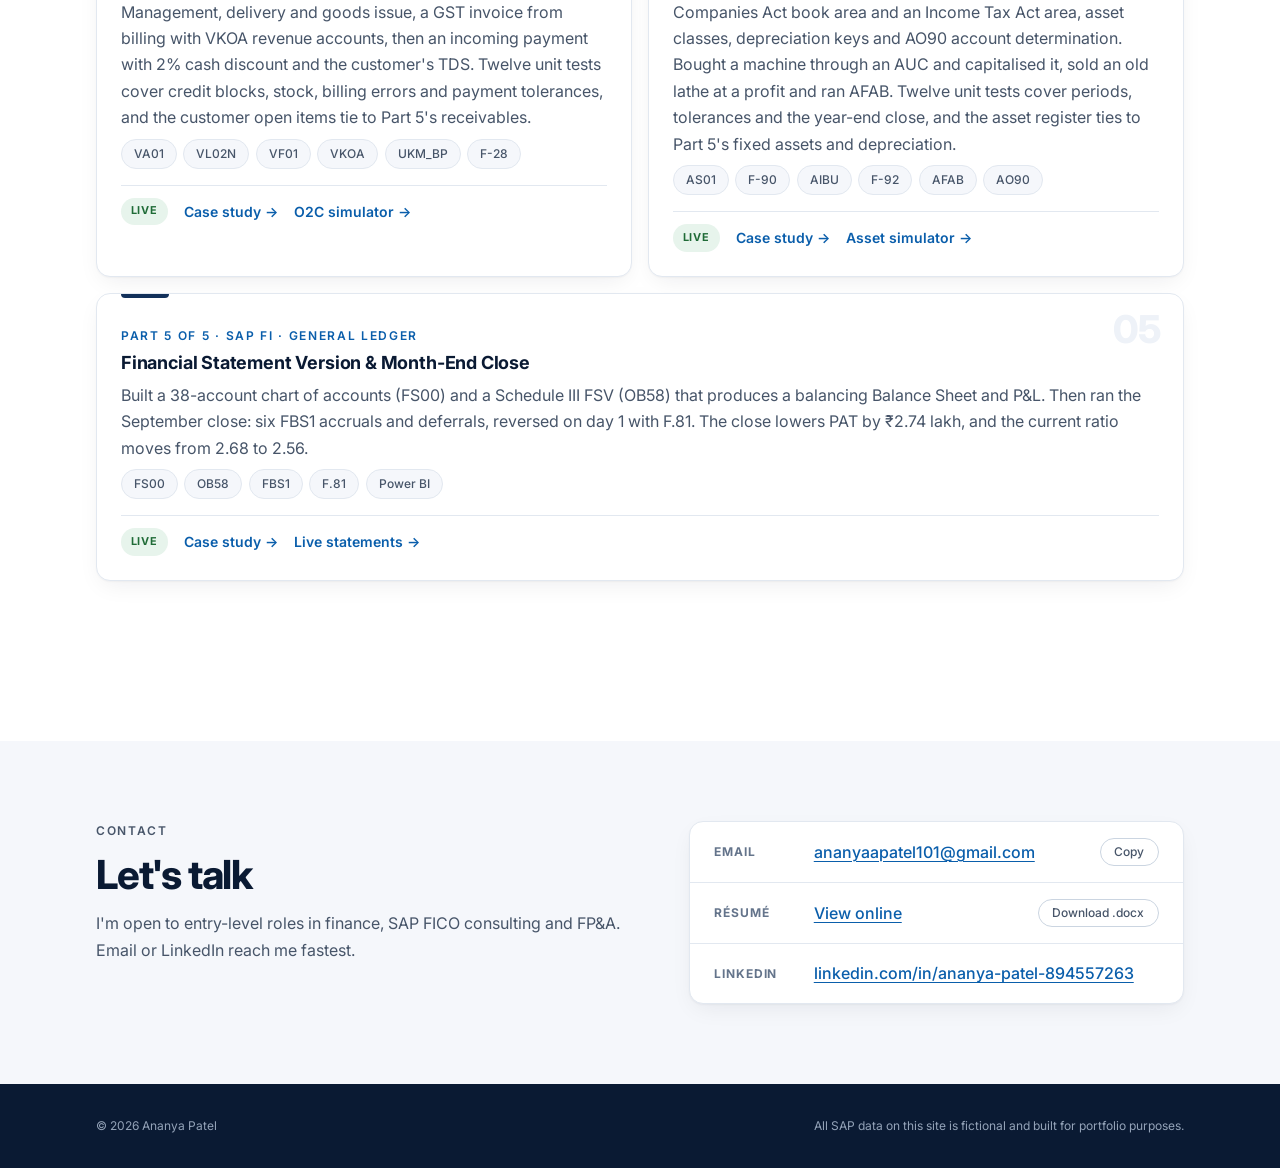
==== commit b233a8bf: "Add interactive plain-English dashboard and modern restyle Seven-tab dashboard on the homepage (prof" ====
--- a/index.html
+++ b/index.html
@@ -5,9 +5,10 @@
 <meta name="viewport" content="width=device-width, initial-scale=1, viewport-fit=cover">
 <title>Ananya Patel · Finance & SAP FICO</title>
 <meta name="description" content="Portfolio of Ananya Patel: MBA Finance graduate with SAP S/4HANA FICO, Power BI and Excel projects: FSV design, month-end close, procure-to-pay, order-to-cash, asset accounting and financial analysis.">
-<link rel="stylesheet" href="https://fonts.googleapis.com/css2?family=Inter:wght@300;400;500;600;700&family=Source+Serif+4:opsz,wght@8..60,400;8..60,500;8..60,600&display=swap">
+<link rel="stylesheet" href="https://fonts.googleapis.com/css2?family=Inter:wght@300;400;500;600;700;800&display=swap">
 <link rel="stylesheet" href="assets/css/style.css">
 <script src="assets/js/main.js"></script>
+<script src="assets/js/dashboard.js" defer></script>
 </head>
 <body>
 
@@ -15,6 +16,7 @@
   <div class="wrap">
     <a class="brand" href="./">Ananya Patel<span>.</span></a>
     <nav class="nav" aria-label="Main">
+      <a href="#dashboard">Dashboard</a>
       <a href="#about" class="hide-sm">About</a>
       <a href="#experience" class="hide-sm">Experience</a>
       <a href="#projects">Projects</a>
@@ -26,23 +28,60 @@
 
 <main>
   <section class="hero" aria-labelledby="hero-title">
+    <div class="hero-bg" aria-hidden="true"><span></span><span></span><span></span></div>
+    <div class="wrap hero-grid">
+      <div class="hero-copy">
+        <p class="badge"><span class="dot" aria-hidden="true"></span>Open to finance &amp; SAP FICO roles</p>
+        <h1 id="hero-title">Ananya Patel</h1>
+        <p class="lede">I build the books behind a business in SAP, then explain the numbers so anyone can follow them.</p>
+        <p class="lede-sub">MBA Finance · SAP S/4HANA FICO · Excel &amp; Power BI</p>
+        <div class="hero-actions">
+          <a class="btn btn-primary" href="#dashboard">Explore the dashboard</a>
+          <a class="btn btn-ghost" href="#projects">View projects</a>
+          <a class="btn btn-ghost" href="assets/files/Ananya_Patel_Resume.docx" download>Download résumé</a>
+        </div>
+      </div>
+      <a class="hero-card" href="#dashboard" aria-label="Preview of the dashboard: XYZ Pvt Ltd, April to September 2026">
+        <span class="hc-top"><span>XYZ Pvt Ltd · Apr–Sep 2026</span><span class="hc-live">Built in SAP</span></span>
+        <span class="hc-kpi"><b>₹49.2 L</b><span>profit after tax</span></span>
+        <span class="hc-bars" aria-hidden="true">
+          <span style="--w:100%"><i>Sales</i><em>₹3.24 Cr</em></span>
+          <span style="--w:60%" class="neg"><i>Materials</i><em>−₹1.94 Cr</em></span>
+          <span style="--w:14%" class="neg"><i>Salaries</i><em>−₹45.6 L</em></span>
+          <span style="--w:15%" class="tot"><i>Profit</i><em>₹49.2 L</em></span>
+        </span>
+        <span class="hc-foot"><span class="ok" aria-hidden="true">✓</span> Books balance: ₹3.39 Cr = ₹3.39 Cr</span>
+      </a>
+    </div>
     <div class="wrap">
-      <div class="hero-copy">
-        <p class="eyebrow">Finance &amp; Accounting · SAP S/4HANA FICO</p>
-        <h1 id="hero-title">Ananya Patel</h1>
-        <p class="lede">MBA Finance graduate who builds the ledger behind the report: chart of accounts, financial statement versions, month-end close in SAP, then the analysis in Excel and Power BI.</p>
-        <div class="hero-actions">
-          <a class="btn btn-primary" href="#projects">View projects</a>
-          <a class="btn btn-ghost" href="resume.html">View résumé</a>
-          <a class="btn btn-ghost" href="assets/files/Ananya_Patel_Resume.docx" download>Download résumé (.docx)</a>
-        </div>
-      </div>
       <div class="hero-stats">
-        <div><b>5</b><span>SAP FICO modules, one company code</span></div>
-        <div><b>48</b><span>Unit-test cases proving each control</span></div>
+        <div><b>5</b><span>SAP FICO modules, one company</span></div>
+        <div><b>48</b><span>test cases proving each control</span></div>
         <div><b>MBA</b><span>Finance &amp; Marketing, 2026</span></div>
         <div><b>MCL</b><span>Finance internship, Coal India</span></div>
       </div>
+    </div>
+  </section>
+
+  <section id="dashboard" class="dashboard" aria-labelledby="dash-title">
+    <div class="wrap">
+      <header class="sec-head">
+        <p class="eyebrow">Interactive dashboard</p>
+        <h2 id="dash-title">A company's books, explained in plain English</h2>
+        <p class="sec-lede">XYZ Pvt Ltd is a fictional small factory in Pune that I set up and ran in SAP from scratch. Pick a question below. Each chart comes with a plain-English explanation, and you can hover or tap any bar for exact numbers. Finance and SAP readers can open <b>Technical details</b> under each chart.</p>
+      </header>
+      <div class="kpis">
+        <div class="kpi"><span class="k-label">Sales, Apr–Sep</span><b>₹3.24 Cr</b><span class="k-note">money from selling its products</span></div>
+        <div class="kpi"><span class="k-label">Profit after tax</span><b>₹49.2 L</b><span class="k-note">what the business kept</span></div>
+        <div class="kpi"><span class="k-label">Kept from every ₹100</span><b>₹14.70</b><span class="k-note">profit margin 14.7%</span></div>
+        <div class="kpi"><span class="k-label">Current ratio</span><b>2.56</b><span class="k-note">₹2.56 on hand for every ₹1 due soon</span></div>
+      </div>
+      <div class="dboard" data-dashboard>
+        <div class="db-tabs" role="tablist" aria-label="Dashboard questions"></div>
+        <div class="db-panels"></div>
+        <noscript><p class="muted">The interactive charts need JavaScript. The same figures are in the case studies below.</p></noscript>
+      </div>
+      <p class="db-foot">All data is fictional, but it is internally consistent: every chart ties to the same trial balance at 30 September 2026.</p>
     </div>
   </section>
 
--- a/assets/css/style.css
+++ b/assets/css/style.css
@@ -1,17 +1,19 @@
-/* Ananya Patel — portfolio. Clean, minimal, private-bank style: navy bands, white space, one bright blue. */
+/* Ananya Patel — portfolio. Modern, clean finance style: navy, one bright blue, soft cards, Inter throughout. */
 :root {
   color-scheme: light;
   --paper: #ffffff;
   --surface: #ffffff;
-  --surface-2: #f4f6f9;
-  --ink: #141c2b;
-  --ink-2: #4a5568;
-  --ink-3: #7a8494;
-  --rule: #e3e7ee;
-  --rule-strong: #c9d0db;
-  --navy: #0b1f3a;
-  --navy-2: #13325c;
+  --surface-2: #f5f7fb;
+  --surface-3: #eef2f8;
+  --ink: #0f172a;
+  --ink-2: #475569;
+  --ink-3: #64748b;
+  --rule: #e2e8f0;
+  --rule-strong: #cbd5e1;
+  --navy: #0a1a33;
+  --navy-2: #12305a;
   --accent: #0a5eab;
+  --accent-2: #2a78d6;
   --accent-ink: #ffffff;
   --accent-wash: #eaf2fb;
   --bronze: #a67c52;
@@ -23,112 +25,263 @@
   --good-text: #1f6b37;
   --critical: #c0262d;
   --warning: #d89b00;
-  --shadow: 0 1px 2px rgba(11, 31, 58, .05), 0 8px 24px rgba(11, 31, 58, .06);
-
-  --f-display: "Source Serif 4", Georgia, "Times New Roman", serif;
+
+  /* chart palette (validated: dataviz reference slots 1–3, diverging blue/red, status set) */
+  --c1: #2a78d6;
+  --c2: #eb6834;
+  --c3: #1baf7a;
+  --c-pos: #2a78d6;
+  --c-neg: #e34948;
+  --c-total: #0a1a33;
+  --st-good: #0ca30c;
+  --st-warn: #fab219;
+  --st-serious: #ec835a;
+  --st-critical: #d03b3b;
+
+  --shadow-sm: 0 1px 2px rgba(15, 23, 42, .06);
+  --shadow: 0 1px 2px rgba(15, 23, 42, .04), 0 8px 24px -6px rgba(15, 23, 42, .08);
+  --shadow-lg: 0 2px 4px rgba(15, 23, 42, .04), 0 24px 48px -12px rgba(15, 23, 42, .18);
+
+  --f-display: Inter, "Segoe UI", system-ui, -apple-system, Arial, sans-serif;
   --f-body: Inter, "Segoe UI", system-ui, -apple-system, Arial, sans-serif;
   --f-mono: ui-monospace, SFMono-Regular, Menlo, Consolas, monospace;
 
-  --s-1: .25rem; --s-2: .5rem; --s-3: .75rem; --s-4: 1rem; --s-5: 1.5rem; --s-6: 2rem; --s-7: 3rem; --s-8: 4.5rem;
-  --t-xs: .75rem; --t-sm: .875rem; --t-md: 1rem; --t-lg: 1.125rem; --t-xl: 1.35rem; --t-2xl: clamp(1.6rem, 3vw, 2.1rem); --t-3xl: clamp(2.3rem, 6vw, 3.6rem);
-  --radius: 6px;
-  --wrap: 68rem;
+  --s-1: .25rem; --s-2: .5rem; --s-3: .75rem; --s-4: 1rem; --s-5: 1.5rem; --s-6: 2rem; --s-7: 3rem; --s-8: 5rem;
+  --t-xs: .75rem; --t-sm: .875rem; --t-md: 1rem; --t-lg: 1.125rem; --t-xl: 1.3rem; --t-2xl: clamp(1.75rem, 3.4vw, 2.5rem); --t-3xl: clamp(2.8rem, 7vw, 4.6rem);
+  --radius: 14px;
+  --radius-sm: 8px;
+  --wrap: 72rem;
 }
 
 *, *::before, *::after { box-sizing: border-box; }
-html { -webkit-text-size-adjust: 100%; scroll-behavior: smooth; }
+html { -webkit-text-size-adjust: 100%; scroll-behavior: smooth; scroll-padding-top: 5rem; }
 body {
   margin: 0;
   background: var(--paper);
   color: var(--ink);
-  font: 400 var(--t-md)/1.6 var(--f-body);
+  font: 400 var(--t-md)/1.65 var(--f-body);
   -webkit-font-smoothing: antialiased;
 }
 img { max-width: 100%; }
 [hidden] { display: none !important; }
 a { color: var(--accent); text-decoration-thickness: 1px; text-underline-offset: 3px; }
 a:hover { color: var(--navy-2); }
-:focus-visible { outline: 2px solid var(--accent); outline-offset: 2px; }
+:focus-visible { outline: 2px solid var(--accent-2); outline-offset: 2px; border-radius: 4px; }
+::selection { background: #cfe1f7; }
 
 .wrap { max-width: var(--wrap); margin-inline: auto; padding-inline: 16px; }
 @media (min-width: 700px) { .wrap { padding-inline: 32px; } }
 .prose { max-width: 44rem; }
 .prose p, .prose li { color: var(--ink-2); }
 
-h1, h2, h3, h4 { font-family: var(--f-body); line-height: 1.2; margin: 0; color: var(--ink); font-weight: 600; letter-spacing: -.01em; }
-h1 { font: 500 var(--t-3xl)/1.08 var(--f-display); letter-spacing: -.02em; color: var(--navy); }
-h2 { font: 500 var(--t-2xl)/1.15 var(--f-display); letter-spacing: -.015em; color: var(--navy); }
-h3 { font-size: var(--t-lg); }
+h1, h2, h3, h4 { font-family: var(--f-display); line-height: 1.15; margin: 0; color: var(--ink); font-weight: 700; letter-spacing: -.02em; }
+h1 { font-size: var(--t-3xl); font-weight: 800; letter-spacing: -.04em; line-height: 1.02; color: var(--navy); }
+h2 { font-size: var(--t-2xl); font-weight: 750; letter-spacing: -.03em; color: var(--navy); }
+h3 { font-size: var(--t-lg); letter-spacing: -.01em; }
 h4 { font-size: var(--t-md); }
 p { margin: 0; }
-.eyebrow { font-size: var(--t-xs); font-weight: 600; letter-spacing: .12em; text-transform: uppercase; color: var(--accent); }
+.eyebrow { font-size: var(--t-xs); font-weight: 600; letter-spacing: .14em; text-transform: uppercase; color: var(--accent); }
 .muted { color: var(--ink-2); }
 .small { font-size: var(--t-sm); }
-.mono, code, kbd { font-family: var(--f-mono); font-size: .92em; }
+.mono, code, kbd { font-family: var(--f-mono); font-size: .9em; }
 code { background: var(--surface-2); padding: .05em .35em; border-radius: 4px; }
 .num { font-variant-numeric: tabular-nums; text-align: right; white-space: nowrap; }
 
 /* ---------- header ---------- */
-.site-header { position: sticky; top: 0; z-index: 10; background: rgba(255, 255, 255, .92); backdrop-filter: saturate(1.4) blur(10px); -webkit-backdrop-filter: saturate(1.4) blur(10px); border-bottom: 1px solid var(--rule); }
+.site-header { position: sticky; top: 0; z-index: 20; background: rgba(255, 255, 255, .82); backdrop-filter: saturate(1.6) blur(14px); -webkit-backdrop-filter: saturate(1.6) blur(14px); border-bottom: 1px solid rgba(226, 232, 240, .8); }
 .site-header .wrap { display: flex; align-items: center; gap: var(--s-4); min-height: 4rem; flex-wrap: wrap; }
-.brand { font: 600 1.25rem/1 var(--f-display); color: var(--navy); text-decoration: none; letter-spacing: -.01em; }
-.brand span { color: var(--bronze); }
-.nav { display: flex; gap: var(--s-5); margin-left: auto; flex-wrap: wrap; }
-.nav a { font-size: var(--t-sm); font-weight: 500; color: var(--ink-2); text-decoration: none; padding-block: .4rem; border-bottom: 2px solid transparent; }
-.nav a:hover { color: var(--navy); border-bottom-color: var(--accent); }
-.nav a[aria-current="page"] { color: var(--navy); border-bottom-color: var(--accent); }
-@media (max-width: 560px) { .hide-sm { display: none; } .nav { gap: var(--s-4); } }
+.brand { font: 800 1.15rem/1 var(--f-display); color: var(--navy); text-decoration: none; letter-spacing: -.03em; display: inline-flex; align-items: center; gap: .5rem; }
+.brand::before { content: "AP"; display: inline-grid; place-items: center; width: 2rem; height: 2rem; border-radius: 9px; background: linear-gradient(135deg, var(--accent-2), var(--navy-2)); color: #fff; font-size: .72rem; letter-spacing: 0; }
+.brand span { color: var(--accent-2); margin-left: -.5rem; }
+.nav { display: flex; gap: var(--s-1); margin-left: auto; flex-wrap: wrap; }
+.nav a { font-size: var(--t-sm); font-weight: 500; color: var(--ink-2); text-decoration: none; padding: .45rem .75rem; border-radius: 999px; transition: background .15s, color .15s; }
+.nav a:hover { color: var(--navy); background: var(--surface-3); }
+.nav a[aria-current="page"] { color: var(--accent); background: var(--accent-wash); }
+@media (max-width: 600px) { .hide-sm { display: none; } .nav a { padding: .4rem .55rem; } }
 .theme-btn[data-theme-toggle] { display: none; }
 .theme-btn {
   border: 1px solid var(--rule-strong); background: var(--surface); color: var(--ink-2); border-radius: 999px;
-  font: 500 var(--t-xs)/1 var(--f-body); padding: .4rem .8rem; cursor: pointer;
+  font: 500 var(--t-xs)/1 var(--f-body); padding: .45rem .85rem; cursor: pointer; white-space: nowrap;
 }
 .theme-btn:hover { border-color: var(--accent); color: var(--accent); }
 
 /* ---------- buttons ---------- */
-.btn { display: inline-flex; align-items: center; gap: .4rem; font: 600 var(--t-sm)/1 var(--f-body); padding: .85rem 1.4rem; border-radius: 999px; text-decoration: none; border: 1px solid transparent; cursor: pointer; transition: background .15s, color .15s, border-color .15s; }
-.btn-primary { background: var(--accent); color: #fff; }
+.btn { display: inline-flex; align-items: center; gap: .4rem; font: 600 var(--t-sm)/1 var(--f-body); padding: .9rem 1.35rem; border-radius: 999px; text-decoration: none; border: 1px solid transparent; cursor: pointer; transition: background .15s, color .15s, border-color .15s, transform .15s, box-shadow .15s; }
+.btn:hover { transform: translateY(-1px); }
+.btn-primary { background: var(--accent); color: #fff; box-shadow: 0 6px 16px -6px rgba(10, 94, 171, .6); }
 .btn-primary:hover { background: var(--navy-2); color: #fff; }
-.btn-ghost { background: transparent; color: var(--accent); border-color: var(--accent); }
-.btn-ghost:hover { background: var(--accent-wash); color: var(--navy); }
+.btn-ghost { background: transparent; color: var(--accent); border-color: var(--rule-strong); }
+.btn-ghost:hover { background: var(--accent-wash); color: var(--navy); border-color: var(--accent); }
 
 /* ---------- sections ---------- */
 section { padding-block: var(--s-8) 0; }
-section > .wrap > header { display: grid; gap: var(--s-2); margin-bottom: var(--s-6); }
+section > .wrap > header { display: grid; gap: var(--s-3); margin-bottom: var(--s-6); }
+.sec-lede { color: var(--ink-2); font-size: var(--t-lg); max-width: 46rem; }
 #experience, #contact { background: var(--surface-2); padding-block: var(--s-8); margin-top: var(--s-8); }
-.site-footer { background: var(--navy); color: #aeb9cc; font-size: var(--t-xs); padding-block: var(--s-6); }
+#projects { padding-bottom: var(--s-8); }
+main.dash { padding-bottom: var(--s-8); }
+.site-footer { background: var(--navy); color: #94a3b8; font-size: var(--t-xs); padding-block: var(--s-6); }
 .site-footer .wrap { display: flex; gap: var(--s-4); flex-wrap: wrap; justify-content: space-between; }
-main.dash { padding-bottom: var(--s-8); }
-#projects { padding-bottom: var(--s-8); }
-
-/* ---------- hero (home + case studies): navy band ---------- */
-.hero, .cs-hero {
-  position: relative; overflow: hidden; color: #fff;
-  background:
-    radial-gradient(60rem 30rem at 100% 0%, rgba(10, 94, 171, .55), transparent 60%),
-    radial-gradient(40rem 24rem at 0% 110%, rgba(166, 124, 82, .28), transparent 60%),
-    linear-gradient(135deg, var(--navy) 0%, var(--navy-2) 100%);
+
+/* reveal on scroll (only when JS has marked the page) */
+.js .reveal { opacity: 0; transform: translateY(18px); transition: opacity .7s ease, transform .7s ease; }
+.js .reveal.in { opacity: 1; transform: none; }
+@media (prefers-reduced-motion: reduce) { .js .reveal { opacity: 1; transform: none; transition: none; } html { scroll-behavior: auto; } }
+
+/* ---------- hero (home + case studies) ---------- */
+.hero, .cs-hero { position: relative; overflow: hidden; color: #fff; background: var(--navy); isolation: isolate; }
+.hero::before, .cs-hero::before {
+  content: ""; position: absolute; inset: 0; z-index: -1; pointer-events: none;
+  background-image: linear-gradient(rgba(255, 255, 255, .05) 1px, transparent 1px), linear-gradient(90deg, rgba(255, 255, 255, .05) 1px, transparent 1px);
+  background-size: 48px 48px;
+  -webkit-mask-image: radial-gradient(ellipse 80% 70% at 70% 30%, #000 30%, transparent 75%);
+  mask-image: radial-gradient(ellipse 80% 70% at 70% 30%, #000 30%, transparent 75%);
 }
-.hero::after, .cs-hero::after { content: ""; position: absolute; left: 0; right: 0; bottom: 0; height: 4px; background: linear-gradient(90deg, var(--accent), var(--teal) 50%, var(--bronze)); }
-.hero { padding-block: clamp(4rem, 10vw, 7rem); }
-.hero .wrap { display: block; }
-.hero-copy { display: grid; gap: var(--s-4); max-width: 46rem; }
+.cs-hero { background: radial-gradient(50rem 26rem at 100% 0%, rgba(42, 120, 214, .45), transparent 60%), radial-gradient(36rem 20rem at 0% 110%, rgba(27, 175, 122, .18), transparent 60%), linear-gradient(135deg, var(--navy) 0%, var(--navy-2) 100%); }
+.hero-bg { position: absolute; inset: 0; z-index: -2; overflow: hidden; }
+.hero-bg span { position: absolute; border-radius: 50%; filter: blur(70px); opacity: .55; animation: drift 18s ease-in-out infinite alternate; }
+.hero-bg span:nth-child(1) { width: 38rem; height: 38rem; background: #1d5fb8; top: -14rem; right: -8rem; }
+.hero-bg span:nth-child(2) { width: 26rem; height: 26rem; background: #0f8b8d; bottom: -12rem; left: -6rem; animation-duration: 22s; opacity: .35; }
+.hero-bg span:nth-child(3) { width: 20rem; height: 20rem; background: #6b4c9a; top: 30%; left: 45%; animation-duration: 26s; opacity: .3; }
+@keyframes drift { from { transform: translate(0, 0) scale(1); } to { transform: translate(-4rem, 3rem) scale(1.12); } }
+@media (prefers-reduced-motion: reduce) { .hero-bg span { animation: none; } }
+.hero { padding-block: clamp(3.5rem, 9vw, 6.5rem) clamp(2.5rem, 6vw, 4rem); }
+.hero-grid { display: grid; grid-template-columns: minmax(0, 1.25fr) minmax(0, 1fr); gap: var(--s-7); align-items: center; }
+@media (max-width: 900px) { .hero-grid { grid-template-columns: 1fr; gap: var(--s-6); } }
+.hero-copy { display: grid; gap: var(--s-4); }
 .hero h1, .cs-hero h1 { color: #fff; }
-.hero .eyebrow, .cs-hero .eyebrow { color: #9cc7f0; }
-.hero-copy .lede { font-size: var(--t-xl); line-height: 1.5; color: #d5deeb; font-weight: 300; }
+.hero h1 { background: linear-gradient(180deg, #fff 30%, #b9d3f3); -webkit-background-clip: text; background-clip: text; -webkit-text-fill-color: transparent; padding-bottom: .06em; }
+.hero .eyebrow, .cs-hero .eyebrow { color: #93c5fd; }
+.badge { justify-self: start; display: inline-flex; align-items: center; gap: .55rem; font-size: var(--t-xs); font-weight: 600; letter-spacing: .02em; color: #d6e6fa; padding: .4rem .85rem .4rem .7rem; border-radius: 999px; background: rgba(255, 255, 255, .08); border: 1px solid rgba(255, 255, 255, .16); }
+.badge .dot { width: .5rem; height: .5rem; border-radius: 50%; background: #34d399; box-shadow: 0 0 0 0 rgba(52, 211, 153, .6); animation: pulse 2.2s infinite; }
+@keyframes pulse { 70% { box-shadow: 0 0 0 8px rgba(52, 211, 153, 0); } 100% { box-shadow: 0 0 0 0 rgba(52, 211, 153, 0); } }
+@media (prefers-reduced-motion: reduce) { .badge .dot { animation: none; } }
+.hero-copy .lede { font-size: clamp(1.15rem, 2.2vw, 1.45rem); line-height: 1.45; color: #e2ebf7; font-weight: 400; max-width: 34rem; letter-spacing: -.01em; }
+.lede-sub { color: #9fb3cc; font-size: var(--t-sm); font-weight: 500; }
 .hero-actions { display: flex; gap: var(--s-3); flex-wrap: wrap; margin-top: var(--s-3); }
-.hero .btn-primary, .cs-hero .btn-primary { background: #fff; color: var(--navy); }
-.hero .btn-primary:hover, .cs-hero .btn-primary:hover { background: var(--accent-wash); }
-.hero .btn-ghost, .cs-hero .btn-ghost { color: #fff; border-color: rgba(255, 255, 255, .5); }
-.hero .btn-ghost:hover, .cs-hero .btn-ghost:hover { background: rgba(255, 255, 255, .1); border-color: #fff; color: #fff; }
-.hero-stats { display: grid; grid-template-columns: repeat(4, minmax(0, 1fr)); gap: var(--s-5); margin-top: var(--s-7); padding-top: var(--s-5); border-top: 1px solid rgba(255, 255, 255, .18); }
-.hero-stats div { display: grid; gap: .2rem; }
-.hero-stats b { font: 500 clamp(1.6rem, 4vw, 2.2rem)/1 var(--f-display); color: #fff; }
-.hero-stats span { font-size: var(--t-sm); color: #aebfd6; }
+.hero .btn-primary, .cs-hero .btn-primary { background: #fff; color: var(--navy); box-shadow: 0 10px 30px -10px rgba(0, 0, 0, .5); }
+.hero .btn-primary:hover, .cs-hero .btn-primary:hover { background: #e6effb; }
+.hero .btn-ghost, .cs-hero .btn-ghost { color: #fff; border-color: rgba(255, 255, 255, .28); background: rgba(255, 255, 255, .04); }
+.hero .btn-ghost:hover, .cs-hero .btn-ghost:hover { background: rgba(255, 255, 255, .12); border-color: rgba(255, 255, 255, .6); color: #fff; }
+
+.hero-card { display: grid; gap: var(--s-4); padding: var(--s-5); border-radius: 20px; text-decoration: none; color: #fff; background: linear-gradient(160deg, rgba(255, 255, 255, .13), rgba(255, 255, 255, .04)); border: 1px solid rgba(255, 255, 255, .18); backdrop-filter: blur(16px); -webkit-backdrop-filter: blur(16px); box-shadow: 0 30px 60px -20px rgba(0, 0, 0, .55); transition: transform .3s, border-color .3s; }
+.hero-card:hover { color: #fff; transform: translateY(-4px); border-color: rgba(255, 255, 255, .32); }
+.hc-top { display: flex; justify-content: space-between; gap: var(--s-3); font-size: var(--t-xs); color: #b6c6dc; flex-wrap: wrap; }
+.hc-live { color: #6ee7b7; font-weight: 600; }
+.hc-kpi { display: grid; gap: .1rem; }
+.hc-kpi b { font-size: clamp(2.2rem, 5vw, 3rem); font-weight: 800; letter-spacing: -.04em; line-height: 1; }
+.hc-kpi span { color: #b6c6dc; font-size: var(--t-sm); }
+.hc-bars { display: grid; gap: .55rem; }
+.hc-bars > span { display: grid; grid-template-columns: 5.2rem minmax(0, 1fr) auto; align-items: center; gap: .6rem; font-size: var(--t-xs); }
+.hc-bars i { font-style: normal; color: #cbd8ea; }
+.hc-bars em { font-style: normal; font-weight: 600; font-variant-numeric: tabular-nums; }
+.hc-bars > span::after { content: ""; grid-column: 2; grid-row: 1; height: 10px; width: var(--w); border-radius: 0 4px 4px 0; background: #60a5fa; }
+.hc-bars > span.neg::after { background: #f87171; }
+.hc-bars > span.tot::after { background: #fff; }
+.hc-foot { font-size: var(--t-xs); color: #cbd8ea; display: flex; gap: .45rem; align-items: center; padding-top: var(--s-3); border-top: 1px solid rgba(255, 255, 255, .14); }
+.hc-foot .ok { display: inline-grid; place-items: center; width: 1.1rem; height: 1.1rem; border-radius: 50%; background: #10b981; color: #fff; font-size: .65rem; }
+
+.hero-stats { display: grid; grid-template-columns: repeat(4, minmax(0, 1fr)); gap: var(--s-5); margin-top: var(--s-7); padding-top: var(--s-5); border-top: 1px solid rgba(255, 255, 255, .14); }
+.hero-stats div { display: grid; gap: .25rem; }
+.hero-stats b { font-size: clamp(1.6rem, 4vw, 2.2rem); font-weight: 800; letter-spacing: -.03em; line-height: 1; color: #fff; }
+.hero-stats span { font-size: var(--t-sm); color: #9fb3cc; }
 @media (max-width: 700px) { .hero-stats { grid-template-columns: repeat(2, minmax(0, 1fr)); } }
 
+/* ---------- dashboard ---------- */
+.dashboard { background: linear-gradient(180deg, var(--surface-2), #fff 40%); }
+.kpis { display: grid; grid-template-columns: repeat(4, minmax(0, 1fr)); gap: var(--s-3); margin-bottom: var(--s-5); }
+@media (max-width: 860px) { .kpis { grid-template-columns: repeat(2, minmax(0, 1fr)); } }
+.kpi { display: grid; gap: .2rem; padding: var(--s-4) var(--s-5); background: var(--surface); border: 1px solid var(--rule); border-radius: var(--radius); box-shadow: var(--shadow-sm); }
+@media (max-width: 480px) { .kpi { padding: var(--s-3) var(--s-4); } }
+.k-label { font-size: var(--t-xs); font-weight: 600; color: var(--ink-3); letter-spacing: .02em; }
+.kpi b { font-size: clamp(1.5rem, 3vw, 2rem); font-weight: 750; letter-spacing: -.03em; line-height: 1.1; color: var(--ink); }
+.k-note { font-size: var(--t-xs); color: var(--ink-3); }
+.dboard { background: var(--surface); border: 1px solid var(--rule); border-radius: 20px; box-shadow: var(--shadow-lg); overflow: hidden; }
+.db-tabs { display: flex; gap: .35rem; padding: .6rem; overflow-x: auto; scrollbar-width: none; background: var(--surface-2); border-bottom: 1px solid var(--rule); }
+.db-tabs::-webkit-scrollbar { display: none; }
+.db-tab { flex: none; font: 600 var(--t-sm)/1 var(--f-body); color: var(--ink-2); background: transparent; border: 1px solid transparent; padding: .7rem 1rem; border-radius: 999px; cursor: pointer; transition: background .15s, color .15s, box-shadow .15s; }
+.db-tab:hover { color: var(--navy); background: #fff; }
+.db-tab[aria-selected="true"] { background: #fff; color: var(--accent); border-color: var(--rule); box-shadow: var(--shadow-sm); }
+.db-panels { padding: clamp(1rem, 3vw, 2rem); }
+.db-panel { display: grid; gap: var(--s-6); animation: fadeUp .35s ease; }
+@keyframes fadeUp { from { opacity: 0; transform: translateY(6px); } to { opacity: 1; transform: none; } }
+@media (prefers-reduced-motion: reduce) { .db-panel { animation: none; } }
+.db-block { display: grid; grid-template-columns: minmax(0, 1.5fr) minmax(0, 1fr); gap: var(--s-5) var(--s-6); align-items: start; }
+.db-block + .db-block { padding-top: var(--s-6); border-top: 1px dashed var(--rule-strong); }
+@media (max-width: 920px) { .db-block { grid-template-columns: 1fr; } }
+.viz-card { display: grid; gap: var(--s-3); min-width: 0; }
+.viz-title { font-size: var(--t-lg); font-weight: 650; color: var(--ink); }
+.viz { position: relative; width: 100%; min-height: 60px; }
+.viz svg { display: block; overflow: visible; font-family: var(--f-body); }
+.viz .v-label { font-size: 12.5px; fill: var(--ink-2); }
+.viz .v-label.small { font-size: 11.5px; }
+.viz .v-label, .viz .v-value { paint-order: stroke; stroke: var(--surface); stroke-width: 4px; stroke-linejoin: round; }
+.viz .v-label.strong, .viz .v-value.strong { fill: var(--ink); font-weight: 700; }
+.viz .v-value { font-size: 12.5px; fill: var(--ink); font-weight: 600; font-variant-numeric: tabular-nums; }
+.viz .v-axis { font-size: 11px; fill: var(--ink-3); font-variant-numeric: tabular-nums; }
+.viz .v-grid { stroke: var(--rule); stroke-width: 1; }
+.viz .v-baseline { stroke: var(--rule-strong); stroke-width: 1; }
+.viz .v-connector { stroke: var(--rule-strong); stroke-width: 1; }
+.viz .v-cross { stroke: var(--ink-3); stroke-width: 1; }
+.viz .v-equals { font-size: 28px; font-weight: 700; fill: var(--ink-3); }
+.viz .hit { outline: none; }
+.viz rect.hit:hover, .viz rect.hit:focus-visible { fill: rgba(42, 120, 214, .07); }
+.viz path.hit:hover, .viz path.hit:focus-visible { filter: brightness(1.15); }
+.ev-list { margin: .25rem 0 0; padding-left: 1.3rem; display: grid; gap: .15rem; font-size: var(--t-xs); color: var(--ink-2); }
+.ev-list b { color: var(--ink); }
+.viz-legend { display: flex; flex-wrap: wrap; gap: .4rem 1rem; font-size: var(--t-xs); color: var(--ink-2); }
+.lg-item { display: inline-flex; align-items: center; gap: .4rem; }
+.lg-sw { width: .8rem; height: .8rem; border-radius: 3px; flex: none; }
+.lg-ico { font-weight: 700; color: var(--ink-3); font-size: .7rem; }
+.viz-tip { position: absolute; z-index: 50; display: none; pointer-events: none; min-width: 10rem; max-width: 18rem; padding: .6rem .75rem; border-radius: 10px; background: #0f172a; color: #fff; font-size: var(--t-xs); line-height: 1.45; box-shadow: 0 12px 30px -8px rgba(0, 0, 0, .4); }
+.viz-tip .tt-head { color: #cbd5e1; font-weight: 600; margin-bottom: .2rem; }
+.viz-tip .tt-row { display: flex; align-items: center; gap: .45rem; }
+.viz-tip .tt-row b { font-size: .85rem; font-variant-numeric: tabular-nums; }
+.viz-tip .tt-row span:last-child { color: #cbd5e1; }
+.viz-tip .tt-key { width: .9rem; height: 3px; border-radius: 2px; flex: none; }
+
+.explain { display: grid; gap: var(--s-3); align-content: start; font-size: .95rem; color: var(--ink-2); }
+.ex-kicker { font-size: var(--t-xs); font-weight: 700; letter-spacing: .12em; text-transform: uppercase; color: var(--teal); }
+.takeaway { display: grid; gap: .25rem; padding: var(--s-4); border-radius: var(--radius-sm); background: linear-gradient(135deg, #eaf2fb, #eefaf5); border: 1px solid #d4e5f7; color: var(--ink); }
+.tk-label { font-size: var(--t-xs); font-weight: 700; color: var(--accent); letter-spacing: .04em; }
+.takeaway p { font-weight: 500; }
+.ex-stats { display: grid; grid-template-columns: repeat(3, minmax(0, 1fr)); gap: .5rem; }
+.ex-stats div { display: grid; gap: .1rem; padding: .6rem .7rem; border-radius: var(--radius-sm); background: var(--surface-2); }
+.ex-stats span { font-size: .7rem; color: var(--ink-3); }
+.ex-stats b { font-size: var(--t-sm); color: var(--ink); }
+.tech { grid-column: 1 / -1; border: 1px solid var(--rule); border-radius: var(--radius-sm); background: var(--surface-2); }
+.tech summary { cursor: pointer; list-style: none; display: flex; align-items: baseline; flex-wrap: wrap; gap: .2rem .6rem; padding: .8rem 1rem; font-weight: 600; color: var(--navy); font-size: var(--t-sm); }
+.tech summary::-webkit-details-marker { display: none; }
+.tech summary::before { content: "+"; display: inline-grid; place-items: center; width: 1.2rem; height: 1.2rem; border-radius: 6px; background: var(--navy); color: #fff; font-size: .8rem; line-height: 1; align-self: center; }
+.tech[open] summary::before { content: "−"; }
+.tech summary small { color: var(--ink-3); font-weight: 400; font-size: var(--t-xs); }
+.tech-body { display: grid; gap: var(--s-4); padding: 0 1rem 1rem; font-size: var(--t-sm); color: var(--ink-2); }
+.tech-body ul { margin: 0; padding-left: 1.1rem; display: grid; gap: .35rem; }
+.tech-table { overflow-x: auto; border: 1px solid var(--rule); border-radius: var(--radius-sm); background: #fff; }
+.tech-table table { width: 100%; border-collapse: collapse; font-size: var(--t-xs); }
+.tech-table th, .tech-table td { padding: .45rem .65rem; text-align: left; border-bottom: 1px solid var(--rule); vertical-align: top; }
+.tech-table th { background: var(--surface-3); color: var(--ink-2); font-weight: 600; white-space: nowrap; }
+.tech-table .num { text-align: right; font-variant-numeric: tabular-nums; white-space: nowrap; color: var(--ink); font-weight: 600; }
+.tech-table tr:last-child td { border-bottom: 0; }
+.ex-link { font-weight: 600; text-decoration: none; }
+.ex-link:hover { text-decoration: underline; }
+.db-foot { margin-top: var(--s-4); font-size: var(--t-xs); color: var(--ink-3); }
+
+.periods { display: grid; grid-template-columns: repeat(6, minmax(0, 1fr)); gap: .4rem; }
+@media (max-width: 520px) { .periods { grid-template-columns: repeat(3, minmax(0, 1fr)); } }
+.period { display: grid; gap: .1rem; padding: .6rem .55rem; border-radius: var(--radius-sm); border: 1px solid var(--rule); background: var(--surface-2); font-size: .7rem; color: var(--ink-3); }
+.period b { font-size: var(--t-sm); color: var(--ink); }
+.period .p-num { font-variant-numeric: tabular-nums; }
+.period .p-st { font-weight: 600; }
+.period.open { background: #ecfdf3; border-color: var(--st-good); box-shadow: 0 0 0 3px rgba(12, 163, 12, .12); }
+.period.open .p-st { color: #067a06; }
+.period.future { background: #fff; border-style: dashed; }
+.period.special { grid-column: 1 / -1; grid-template-columns: auto auto 1fr; gap: .2rem .8rem; align-items: baseline; background: #fbf7f1; border-color: #ead9c3; }
+.period.special .p-st { text-align: right; color: #85603b; }
+@media (max-width: 520px) { .period.special { grid-template-columns: 1fr; } .period.special .p-st { text-align: left; } }
+
 /* journal-entry box */
-.je { border: 1px solid var(--rule); border-radius: var(--radius); font-size: var(--t-sm); overflow-x: auto; background: var(--surface); box-shadow: var(--shadow); }
+.je { border: 1px solid var(--rule); border-radius: var(--radius-sm); font-size: var(--t-sm); overflow-x: auto; background: var(--surface); box-shadow: var(--shadow-sm); }
 .je-head { display: flex; justify-content: space-between; gap: var(--s-3); padding: var(--s-2) var(--s-3); border-bottom: 1px solid var(--rule); color: var(--ink-2); font-size: var(--t-xs); flex-wrap: wrap; background: var(--surface-2); }
 .je table { width: 100%; border-collapse: collapse; font-variant-numeric: tabular-nums; }
 .je td, .je th { padding: .4rem var(--s-3); text-align: left; }
@@ -140,70 +293,73 @@
 
 /* ---------- about / skills ---------- */
 .two-col { display: grid; grid-template-columns: minmax(0, 1.1fr) minmax(0, 1fr); gap: var(--s-7); }
-@media (max-width: 800px) { .two-col { grid-template-columns: 1fr; gap: var(--s-5); } }
-.skill-groups { display: grid; gap: var(--s-4); }
-.skill-group { display: grid; gap: var(--s-3); padding: var(--s-5); border: 1px solid var(--rule); border-radius: var(--radius); border-top: 3px solid var(--accent); background: var(--surface); }
-.skill-group:nth-child(2) { border-top-color: var(--teal); }
-.skill-group:nth-child(3) { border-top-color: var(--bronze); }
-.skill-group h3 { font-size: var(--t-sm); font-weight: 600; letter-spacing: .08em; text-transform: uppercase; color: var(--ink-2); }
+.two-col > * { align-content: start; }
+@media (max-width: 860px) { .two-col { grid-template-columns: 1fr; gap: var(--s-5); } }
+.skill-groups { display: grid; gap: var(--s-3); }
+.skill-group { display: grid; gap: var(--s-3); padding: var(--s-5); border: 1px solid var(--rule); border-radius: var(--radius); background: var(--surface); box-shadow: var(--shadow-sm); position: relative; overflow: hidden; }
+.skill-group::before { content: ""; position: absolute; inset: 0 auto 0 0; width: 4px; background: var(--accent-2); }
+.skill-group:nth-child(2)::before { background: var(--teal); }
+.skill-group:nth-child(3)::before { background: var(--bronze); }
+.skill-group h3 { font-size: var(--t-xs); font-weight: 700; letter-spacing: .1em; text-transform: uppercase; color: var(--ink-3); }
 .chips { display: flex; flex-wrap: wrap; gap: .4rem; }
-.chip { display: inline-flex; align-items: center; font-size: var(--t-xs); font-weight: 500; line-height: 1; padding: .45rem .7rem; border-radius: 999px; background: var(--surface-2); color: var(--ink-2); border: 1px solid var(--rule); }
+.chip { display: inline-flex; align-items: center; font-size: var(--t-xs); font-weight: 500; line-height: 1; padding: .5rem .75rem; border-radius: 999px; background: var(--surface-2); color: var(--ink-2); border: 1px solid var(--rule); }
 .chip.strong { background: var(--accent-wash); color: var(--accent); border-color: #cfe1f4; font-weight: 600; }
 .cs-meta { display: flex; flex-wrap: wrap; gap: .4rem; font-size: var(--t-sm); }
-.cs-hero .chip { background: rgba(255, 255, 255, .08); color: #d5deeb; border-color: rgba(255, 255, 255, .18); }
-.cs-hero .chip.strong { background: rgba(156, 199, 240, .16); color: #fff; border-color: rgba(156, 199, 240, .4); }
+.cs-hero .chip { background: rgba(255, 255, 255, .08); color: #d5deeb; border-color: rgba(255, 255, 255, .16); }
+.cs-hero .chip.strong { background: rgba(147, 197, 253, .16); color: #fff; border-color: rgba(147, 197, 253, .4); }
 
 /* ---------- timeline (experience / education) ---------- */
-.timeline { display: grid; gap: 0; position: relative; }
-.tl-item { display: grid; grid-template-columns: 11rem minmax(0, 1fr); gap: var(--s-5); position: relative; padding-bottom: var(--s-6); }
+.timeline { display: grid; gap: 0; }
+.tl-item { display: grid; grid-template-columns: 11rem minmax(0, 1fr); gap: var(--s-5); padding-bottom: var(--s-4); }
 .tl-item:last-child { padding-bottom: 0; }
-.tl-when { font-size: var(--t-sm); font-weight: 600; color: var(--ink-3); padding-top: .15rem; }
-.tl-body { display: grid; gap: var(--s-2); padding-left: var(--s-5); border-left: 2px solid var(--rule-strong); position: relative; }
-.tl-body::before { content: ""; position: absolute; left: -7px; top: .3rem; width: 12px; height: 12px; border-radius: 50%; background: var(--surface-2); border: 2px solid var(--accent); }
-.tl-item:first-child .tl-body::before { background: var(--accent); }
+.tl-when { font-size: var(--t-sm); font-weight: 600; color: var(--ink-3); padding-top: 1.35rem; text-align: right; }
+.tl-body { display: grid; gap: var(--s-2); padding: var(--s-5); background: var(--surface); border: 1px solid var(--rule); border-radius: var(--radius); box-shadow: var(--shadow-sm); position: relative; }
+.tl-body::before { content: ""; position: absolute; left: calc(-1 * var(--s-5) / 2 - 7px); top: 1.55rem; width: 14px; height: 14px; border-radius: 50%; background: #fff; border: 3px solid var(--accent-2); }
+.tl-item:first-child .tl-body::before { background: var(--accent-2); box-shadow: 0 0 0 4px rgba(42, 120, 214, .18); }
 .tl-item:nth-child(2) .tl-body::before { border-color: var(--teal); }
 .tl-item:nth-child(3) .tl-body::before { border-color: var(--bronze); }
 .tl-item:nth-child(4) .tl-body::before { border-color: var(--plum); }
-.tl-item:not(:last-child) .tl-body { padding-bottom: 0; }
-.tl-item:not(:last-child) .tl-body::after { content: ""; position: absolute; left: -2px; top: 100%; height: var(--s-6); border-left: 2px solid var(--rule-strong); }
 .tl-body h3 { font-size: var(--t-lg); }
 .tl-body ul { margin: 0; padding-left: 1.2rem; color: var(--ink-2); display: grid; gap: .25rem; }
-.tl-tag { justify-self: start; font-size: var(--t-xs); font-weight: 600; letter-spacing: .06em; text-transform: uppercase; padding: .25rem .6rem; border-radius: 999px; background: var(--accent-wash); color: var(--accent); }
+.tl-tag { justify-self: start; font-size: .68rem; font-weight: 700; letter-spacing: .08em; text-transform: uppercase; padding: .3rem .65rem; border-radius: 999px; background: var(--accent-wash); color: var(--accent); }
 .tl-tag.work { background: #e6f4f4; color: var(--teal); }
 .tl-tag.edu { background: #f5ede4; color: #85603b; }
-@media (max-width: 640px) { .tl-item { grid-template-columns: 1fr; gap: var(--s-1); } .tl-when { padding-left: var(--s-5); } }
+@media (max-width: 640px) { .tl-item { grid-template-columns: 1fr; gap: var(--s-2); } .tl-when { padding-top: 0; text-align: left; } .tl-body::before { display: none; } }
 
 /* ---------- projects ---------- */
 .projects { display: grid; gap: var(--s-5); }
-.project { display: grid; gap: var(--s-4); padding: var(--s-5) var(--s-5); background: var(--surface); border: 1px solid var(--rule); border-radius: var(--radius); box-shadow: var(--shadow); border-left: 4px solid var(--bronze); transition: transform .15s, box-shadow .15s; }
-.project:hover { transform: translateY(-2px); box-shadow: 0 2px 4px rgba(11, 31, 58, .06), 0 16px 36px rgba(11, 31, 58, .1); }
+.project { display: grid; gap: var(--s-4); align-content: start; padding: var(--s-5); background: var(--surface); border: 1px solid var(--rule); border-radius: var(--radius); box-shadow: var(--shadow); transition: transform .2s, box-shadow .2s, border-color .2s; position: relative; }
+.project:hover { transform: translateY(-3px); box-shadow: var(--shadow-lg); border-color: #cfe1f4; }
 .project .p-num { display: none; }
 .project .p-body { display: grid; gap: var(--s-2); }
 .project .p-body h3 { font-size: var(--t-xl); color: var(--navy); }
 .project .p-links { display: flex; flex-wrap: wrap; align-items: center; gap: var(--s-4); font-size: var(--t-sm); font-weight: 600; padding-top: var(--s-3); border-top: 1px solid var(--rule); }
 .project .p-links a { text-decoration: none; }
 .project .p-links a:hover { text-decoration: underline; }
-.status { font-size: var(--t-xs); font-weight: 600; letter-spacing: .06em; text-transform: uppercase; padding: .25rem .6rem; border-radius: 999px; background: #e7f4ec; color: var(--good-text); }
-
-.project.self-project, .self-project { border-left: 0; box-shadow: none; transform: none; display: grid; gap: var(--s-3); margin-top: var(--s-5); padding: var(--s-6) var(--s-5); border-radius: var(--radius); color: #fff; background: linear-gradient(135deg, var(--navy) 0%, var(--navy-2) 70%, #1a4f8a 100%); }
+.status { font-size: .68rem; font-weight: 700; letter-spacing: .08em; text-transform: uppercase; padding: .3rem .6rem; border-radius: 999px; background: #e7f4ec; color: var(--good-text); }
+
+.project.self-project, .self-project { box-shadow: none; transform: none; display: grid; gap: var(--s-3); margin-top: var(--s-5); padding: var(--s-6) var(--s-5); border: 0; border-radius: 20px; color: #fff; background: radial-gradient(40rem 20rem at 100% 0%, rgba(42, 120, 214, .5), transparent 60%), linear-gradient(135deg, var(--navy) 0%, var(--navy-2) 100%); }
 .self-project .p-body { display: grid; gap: var(--s-2); }
-.self-project .p-body h3, .self-project h3 { font: 500 var(--t-2xl)/1.15 var(--f-display); color: #fff; }
-.self-project .eyebrow { color: #9cc7f0; }
+.self-project .p-body h3, .self-project h3 { font-size: var(--t-2xl); font-weight: 750; letter-spacing: -.03em; color: #fff; }
+.self-project .eyebrow { color: #93c5fd; }
 .self-project .muted { color: #d5deeb; max-width: 48rem; }
-.parts { display: grid; grid-template-columns: repeat(2, minmax(0, 1fr)); gap: var(--s-4); }
-.parts .project { border-left-width: 1px; border-top: 4px solid var(--accent); }
-.parts .project:nth-child(2) { border-top-color: var(--teal); }
-.parts .project:nth-child(3) { border-top-color: var(--plum); }
-.parts .project:nth-child(4) { border-top-color: var(--bronze); }
-.parts .project:nth-child(5) { border-top-color: var(--navy-2); grid-column: 1 / -1; }
-.parts .project .p-body h3 { font-size: var(--t-lg); }
+.parts { display: grid; grid-template-columns: repeat(2, minmax(0, 1fr)); gap: var(--s-4); counter-reset: part; }
+.parts .project { counter-increment: part; padding-top: var(--s-6); }
+.parts .project::before { content: "0" counter(part); position: absolute; top: var(--s-4); right: var(--s-5); font-size: 2.4rem; font-weight: 800; letter-spacing: -.04em; line-height: 1; color: var(--surface-3); }
+.parts .project::after { content: ""; position: absolute; top: 0; left: var(--s-5); width: 3rem; height: 4px; border-radius: 0 0 4px 4px; background: var(--accent-2); }
+.parts .project:nth-child(2)::after { background: var(--teal); }
+.parts .project:nth-child(3)::after { background: var(--plum); }
+.parts .project:nth-child(4)::after { background: var(--bronze); }
+.parts .project:nth-child(5)::after { background: var(--navy-2); }
+.parts .project:nth-child(5) { grid-column: 1 / -1; }
+.parts .project .p-body h3 { font-size: var(--t-lg); padding-right: 3rem; }
 @media (max-width: 760px) { .parts { grid-template-columns: 1fr; } }
 
 /* ---------- contact ---------- */
 .contact-list { display: grid; gap: 0; background: var(--surface); border: 1px solid var(--rule); border-radius: var(--radius); box-shadow: var(--shadow); }
 .contact-row { display: flex; gap: var(--s-3); align-items: center; flex-wrap: wrap; padding: var(--s-4) var(--s-5); }
 .contact-row + .contact-row { border-top: 1px solid var(--rule); }
-.contact-row .label { font-size: var(--t-xs); font-weight: 600; letter-spacing: .08em; text-transform: uppercase; color: var(--ink-3); width: 5.5rem; }
+.contact-row .label { font-size: var(--t-xs); font-weight: 700; letter-spacing: .08em; text-transform: uppercase; color: var(--ink-3); width: 5.5rem; }
 .contact-row .value { overflow-wrap: anywhere; font-weight: 500; flex: 1; min-width: 0; }
 .copy-btn { margin-left: auto; }
 
@@ -211,23 +367,22 @@
 .cs-hero { padding-block: clamp(3rem, 8vw, 5rem); }
 .cs-hero .wrap { display: grid; gap: var(--s-4); }
 .cs-hero .muted { color: #d5deeb; }
-.cs-hero h1 { font-size: clamp(2rem, 5vw, 3rem); }
+.cs-hero h1 { font-size: clamp(2.2rem, 5.5vw, 3.4rem); }
 .cs-layout { display: grid; grid-template-columns: 13rem minmax(0, 1fr); gap: var(--s-7); align-items: start; padding-bottom: var(--s-8); }
-.toc { position: sticky; top: 5rem; display: grid; gap: .1rem; padding-top: var(--s-7); font-size: var(--t-sm); }
-.toc a { color: var(--ink-2); text-decoration: none; padding: .35rem .75rem; border-left: 2px solid var(--rule); }
-.toc a:hover { color: var(--accent); border-left-color: var(--accent); background: var(--accent-wash); }
+.toc { position: sticky; top: 5.5rem; display: grid; gap: .15rem; padding-top: var(--s-7); font-size: var(--t-sm); }
+.toc a { color: var(--ink-2); text-decoration: none; padding: .4rem .75rem; border-radius: var(--radius-sm); }
+.toc a:hover { color: var(--accent); background: var(--accent-wash); }
 @media (max-width: 900px) { .cs-layout { grid-template-columns: 1fr; } .toc { display: none; } }
 .cs-layout > :not(.toc) { min-width: 0; }
 .cs-section { padding-block: var(--s-7) 0; display: grid; gap: var(--s-4); }
-.cs-section > h2 { padding-bottom: var(--s-2); border-bottom: 1px solid var(--rule); }
 .cs-section > p, .cs-section > ul, .cs-section > ol { max-width: 46rem; color: var(--ink-2); }
 .cs-section ul, .cs-section ol { margin: 0; padding-left: 1.3rem; display: grid; gap: .3rem; }
 
-.table-wrap { overflow-x: auto; border: 1px solid var(--rule); border-radius: var(--radius); background: var(--surface); }
+.table-wrap { overflow-x: auto; border: 1px solid var(--rule); border-radius: var(--radius); background: var(--surface); box-shadow: var(--shadow-sm); }
 table.data { width: 100%; border-collapse: collapse; font-size: var(--t-sm); }
-table.data th, table.data td { padding: .55rem .75rem; text-align: left; vertical-align: top; border-bottom: 1px solid var(--rule); }
+table.data th, table.data td { padding: .6rem .8rem; text-align: left; vertical-align: top; border-bottom: 1px solid var(--rule); }
 table.data tbody tr:hover td { background: #f8fafc; }
-table.data thead th { font-size: var(--t-xs); font-weight: 600; letter-spacing: .05em; text-transform: uppercase; background: var(--navy); color: #fff; white-space: nowrap; border-bottom: 0; }
+table.data thead th { font-size: var(--t-xs); font-weight: 600; letter-spacing: .05em; text-transform: uppercase; background: var(--surface-3); color: var(--ink-2); white-space: nowrap; }
 table.data td.num, table.data th.num { text-align: right; }
 table.data tfoot td { font-weight: 700; background: var(--accent-wash); border-bottom: 0; }
 table.data .tc { font-weight: 600; white-space: nowrap; color: var(--accent); }
@@ -238,7 +393,7 @@
 .lvl-5 td:first-child { padding-left: 3.9rem; }
 tr.head-row td { font-weight: 700; background: var(--surface-2); }
 
-.callout { border: 1px solid #cfe1f4; border-left: 4px solid var(--accent); border-radius: var(--radius); background: var(--accent-wash); padding: var(--s-5); display: grid; gap: var(--s-2); max-width: 48rem; }
+.callout { border: 1px solid #cfe1f4; border-radius: var(--radius); background: linear-gradient(135deg, #eaf2fb, #eefaf5); padding: var(--s-5); display: grid; gap: var(--s-2); max-width: 48rem; }
 .callout ol { margin: 0; padding-left: 1.3rem; display: grid; gap: .25rem; }
 .note { font-size: var(--t-sm); color: var(--ink-3); font-style: italic; max-width: 46rem; }
 
@@ -250,14 +405,18 @@
 @media (max-width: 560px) { .steps li { grid-template-columns: 1.8rem minmax(0, 1fr); } .steps li > span:last-child { grid-column: 2; } }
 
 .qa { display: grid; gap: var(--s-2); max-width: 46rem; }
-.qa details { border: 1px solid var(--rule); border-radius: var(--radius); padding: var(--s-3) var(--s-4); background: var(--surface); }
+.qa details { border: 1px solid var(--rule); border-radius: var(--radius-sm); padding: var(--s-3) var(--s-4); background: var(--surface); }
 .qa details[open] { border-color: #cfe1f4; background: #fbfdff; }
 .qa summary { cursor: pointer; font-weight: 600; color: var(--navy); }
 .qa details p { margin: var(--s-2) 0 0; color: var(--ink-2); }
 
 .downloads { display: grid; gap: .5rem; }
-.downloads a { display: flex; gap: var(--s-3); align-items: baseline; font-size: var(--t-sm); font-weight: 500; padding: var(--s-3) var(--s-4); border: 1px solid var(--rule); border-radius: var(--radius); text-decoration: none; background: var(--surface); }
+.downloads a { display: flex; gap: var(--s-3); align-items: baseline; font-size: var(--t-sm); font-weight: 500; padding: var(--s-3) var(--s-4); border: 1px solid var(--rule); border-radius: var(--radius-sm); text-decoration: none; background: var(--surface); }
 .downloads a:hover { border-color: var(--accent); background: var(--accent-wash); }
 .downloads a span { color: var(--ink-3); font-weight: 400; margin-left: auto; }
 
 .placeholder { border: 1px dashed var(--rule-strong); border-radius: var(--radius); padding: var(--s-5); text-align: center; color: var(--ink-3); font-size: var(--t-sm); }
+
+/* simulator pages: smaller page title, keep T-codes on one line */
+main.dash h1 { font-size: clamp(2rem, 4.5vw, 3rem); }
+main.dash .line-head b { white-space: nowrap; }
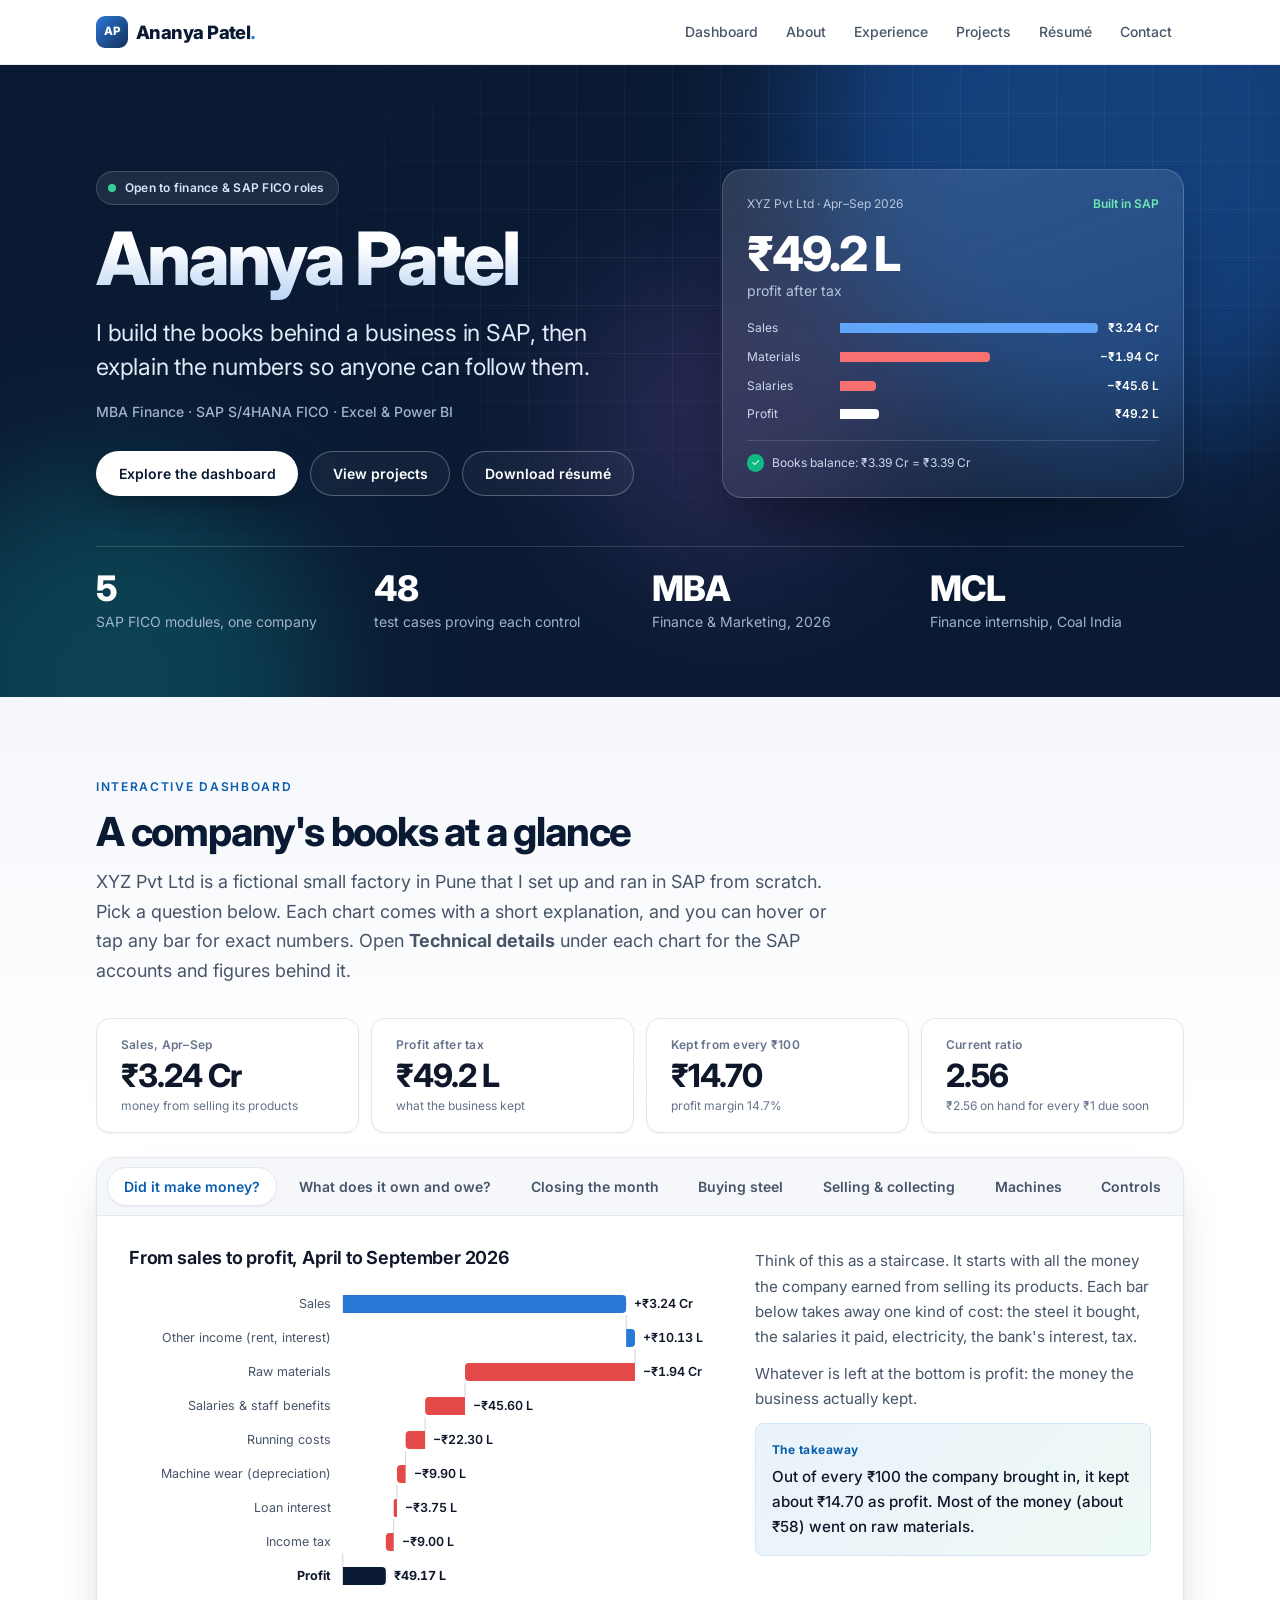
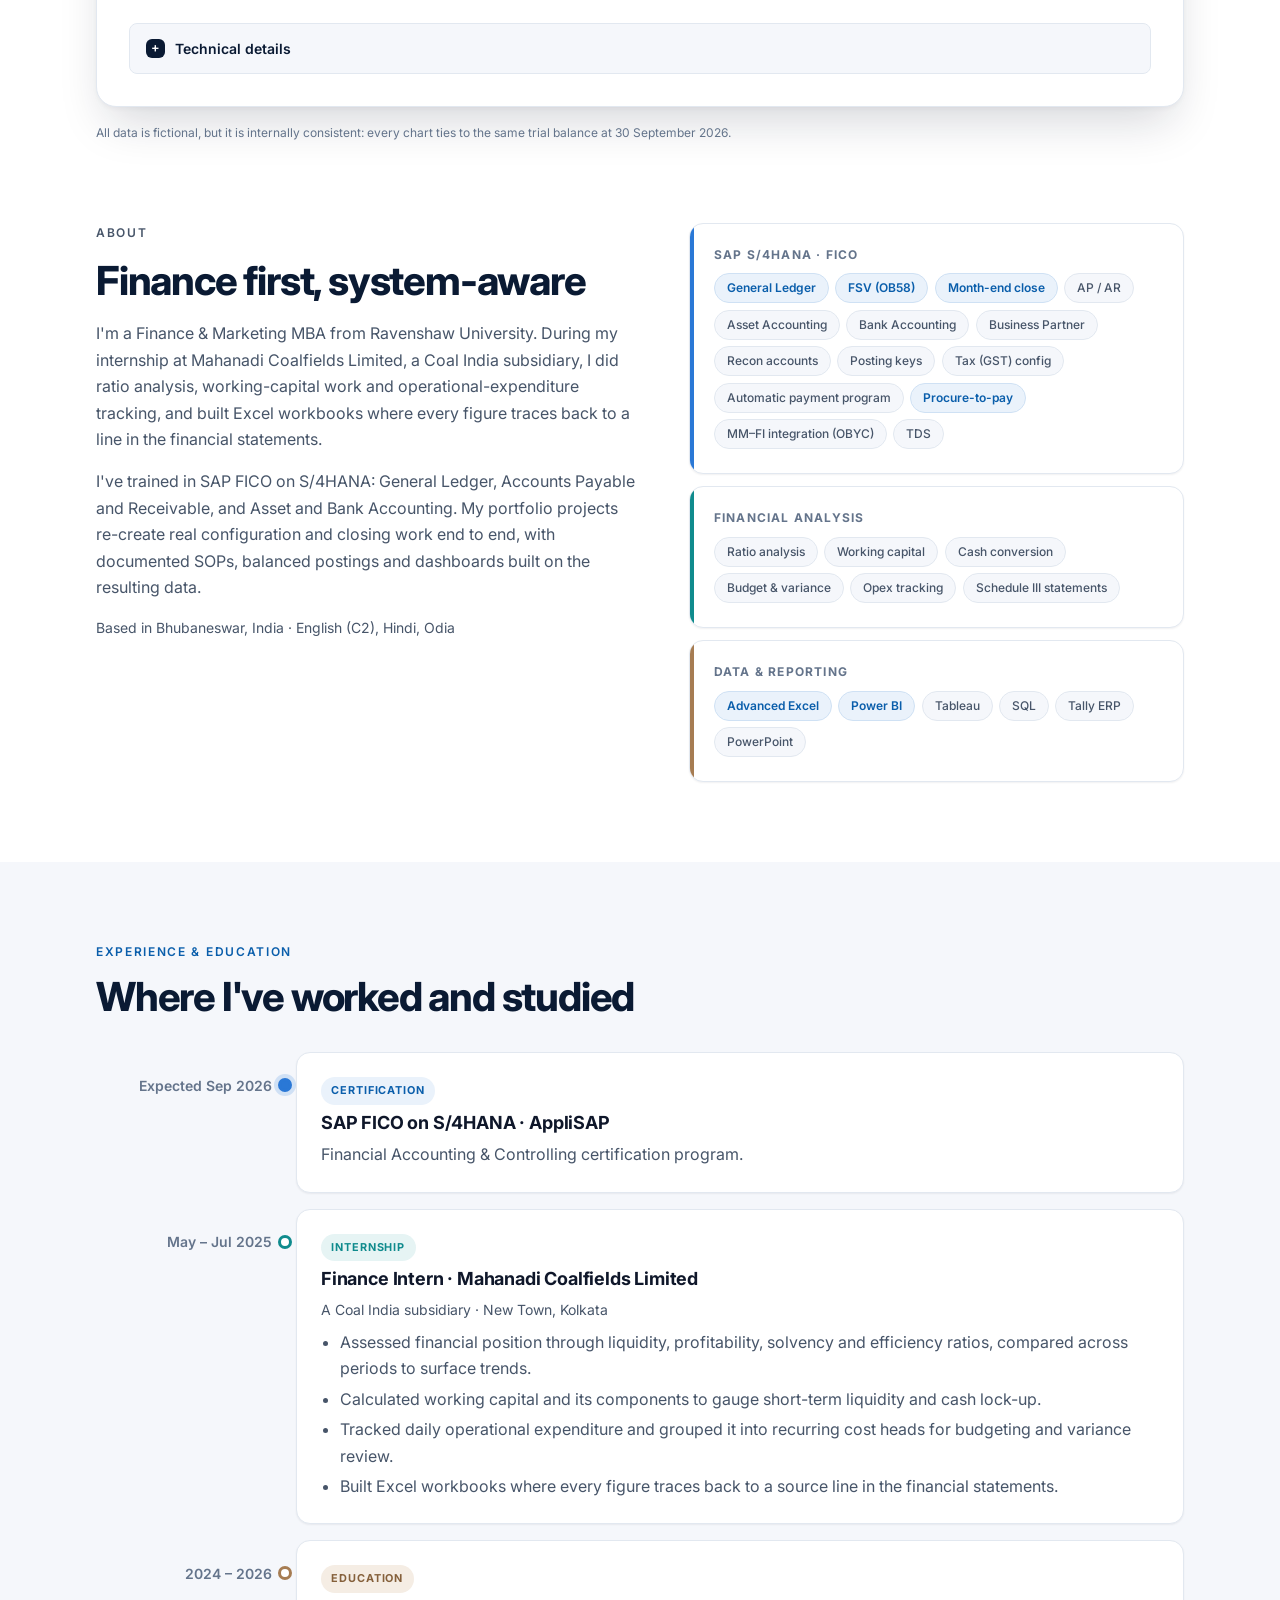
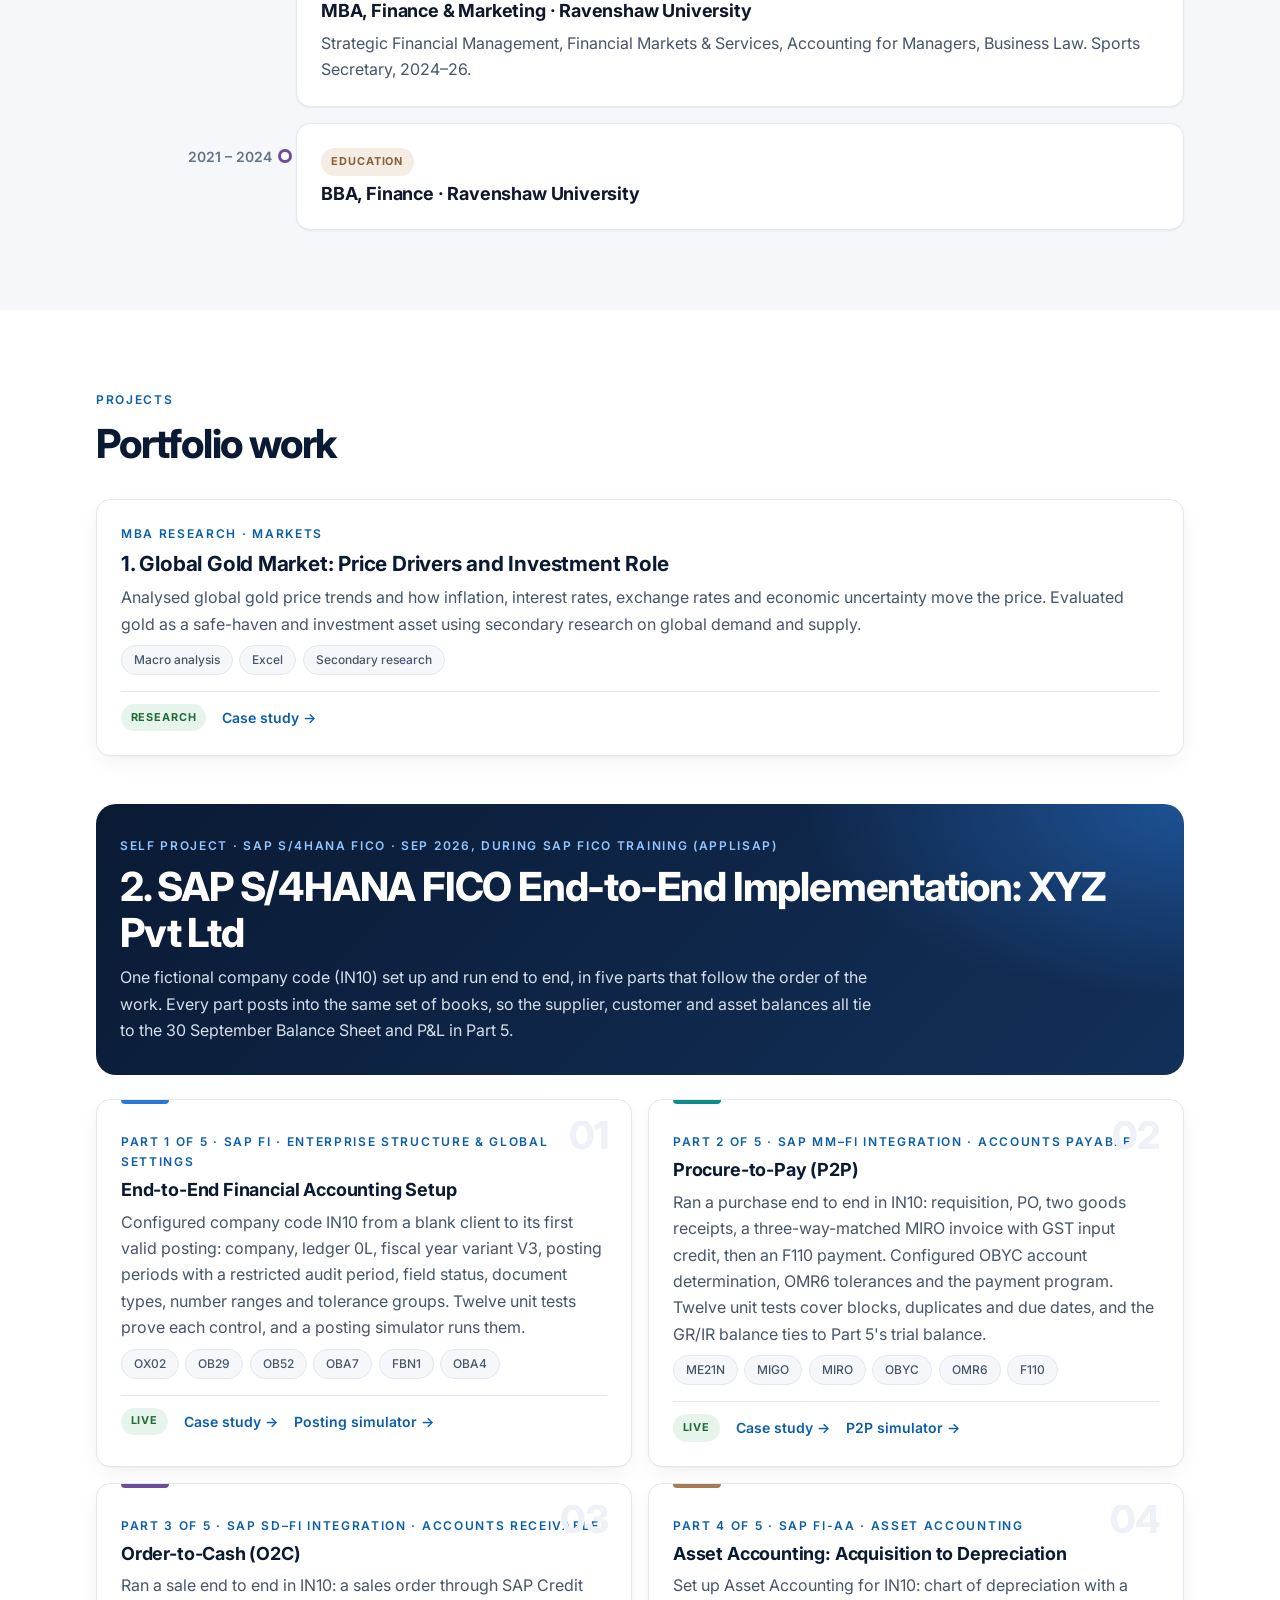
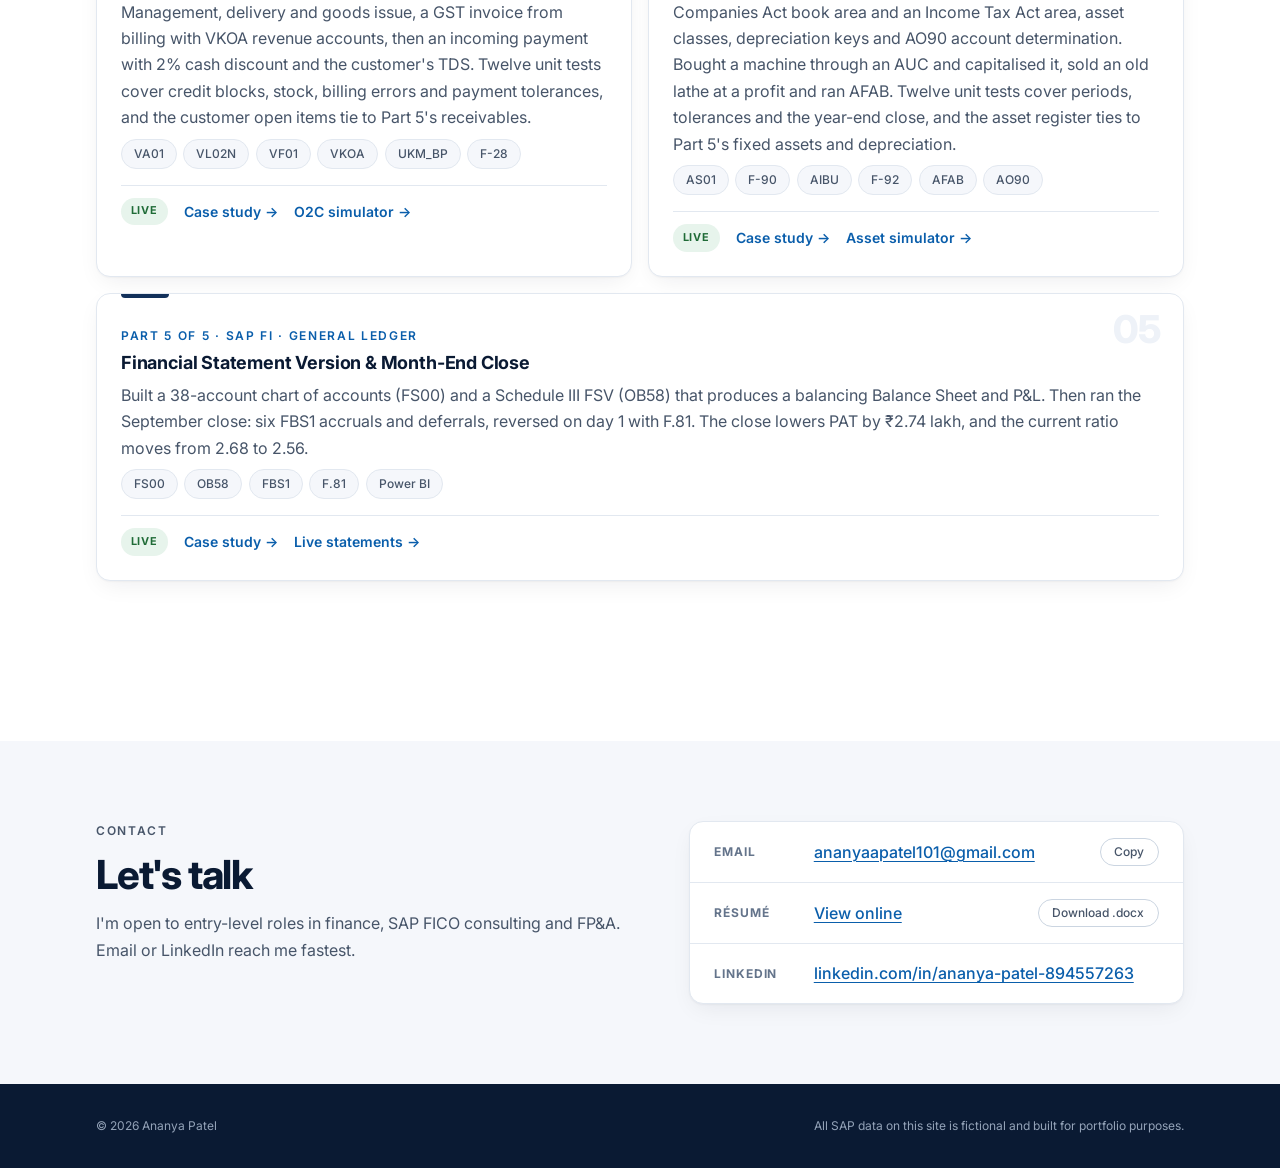
==== commit 103c90d0: "Drop 'plain English' and 'for finance & SAP readers' labels from dashboard Co-Authored-By: Claude Op" ====
--- a/index.html
+++ b/index.html
@@ -67,8 +67,8 @@
     <div class="wrap">
       <header class="sec-head">
         <p class="eyebrow">Interactive dashboard</p>
-        <h2 id="dash-title">A company's books, explained in plain English</h2>
-        <p class="sec-lede">XYZ Pvt Ltd is a fictional small factory in Pune that I set up and ran in SAP from scratch. Pick a question below. Each chart comes with a plain-English explanation, and you can hover or tap any bar for exact numbers. Finance and SAP readers can open <b>Technical details</b> under each chart.</p>
+        <h2 id="dash-title">A company's books at a glance</h2>
+        <p class="sec-lede">XYZ Pvt Ltd is a fictional small factory in Pune that I set up and ran in SAP from scratch. Pick a question below. Each chart comes with a short explanation, and you can hover or tap any bar for exact numbers. Open <b>Technical details</b> under each chart for the SAP accounts and figures behind it.</p>
       </header>
       <div class="kpis">
         <div class="kpi"><span class="k-label">Sales, Apr–Sep</span><b>₹3.24 Cr</b><span class="k-note">money from selling its products</span></div>
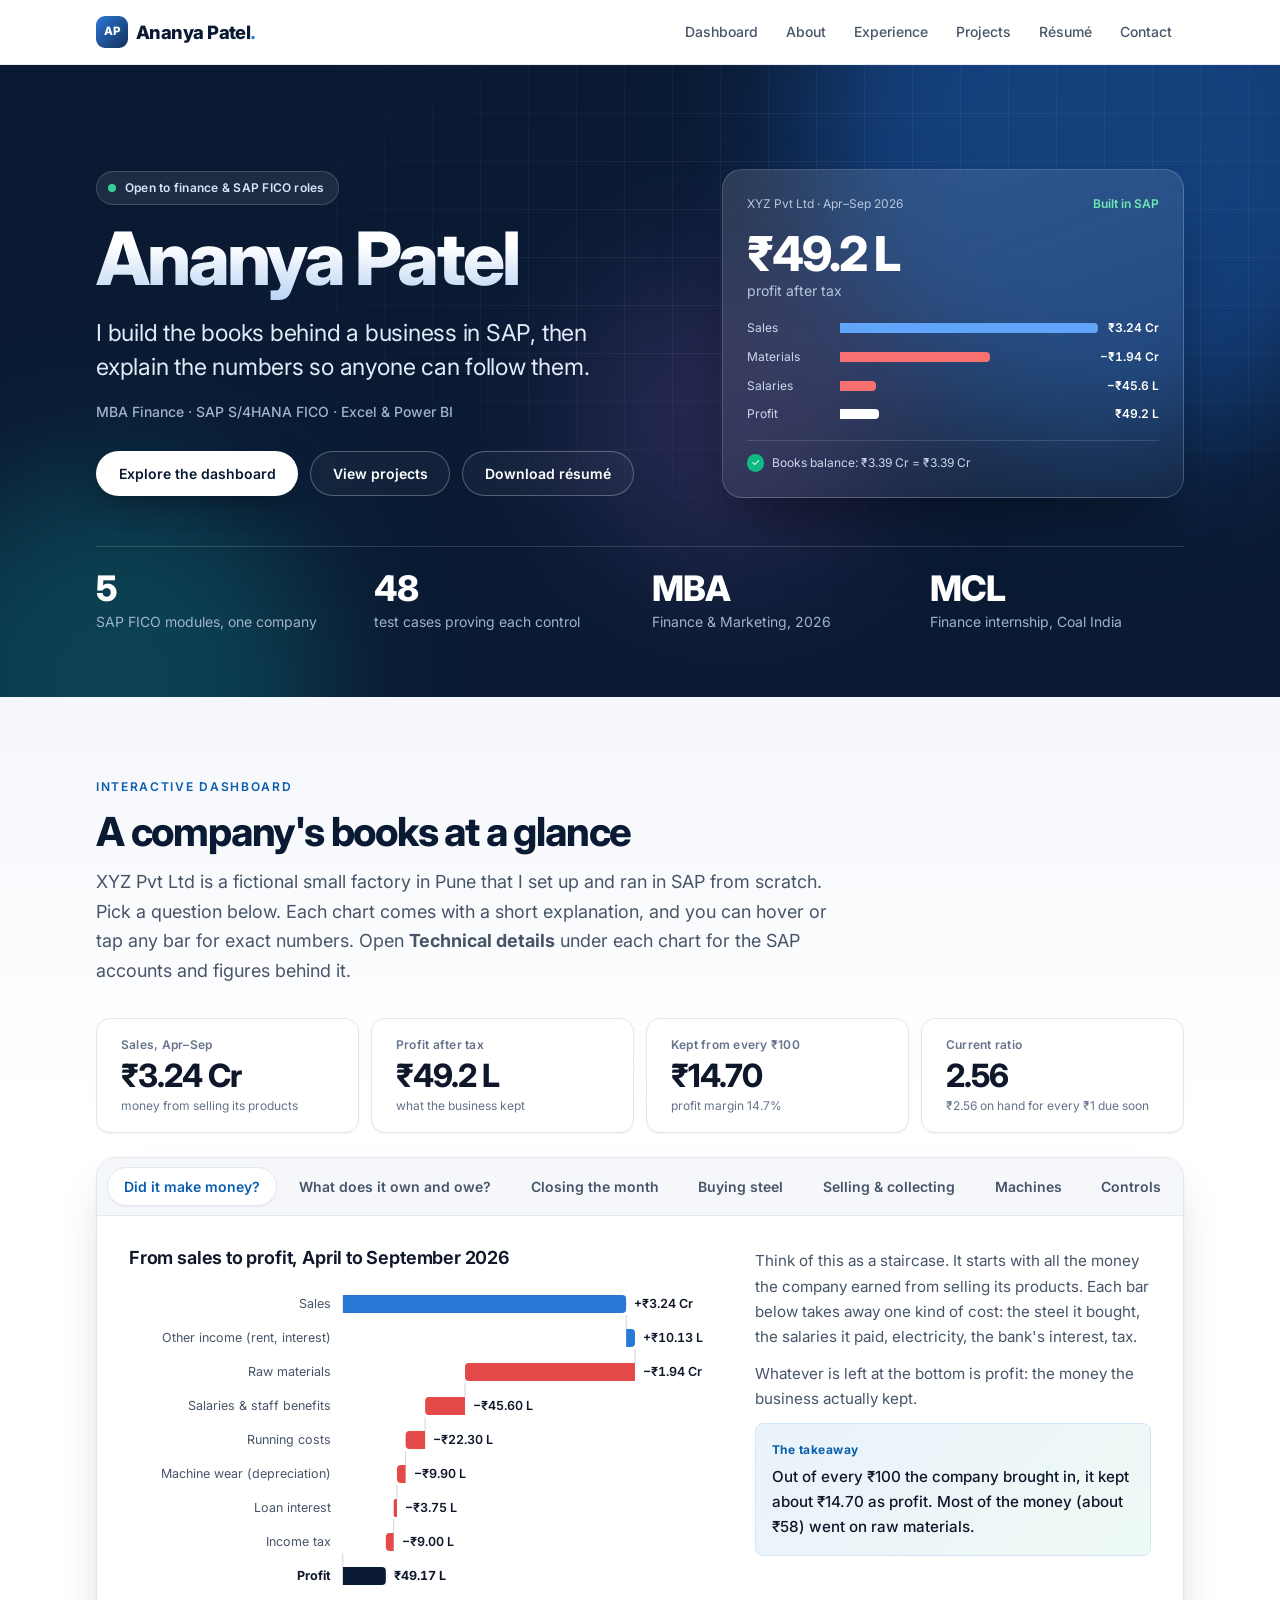
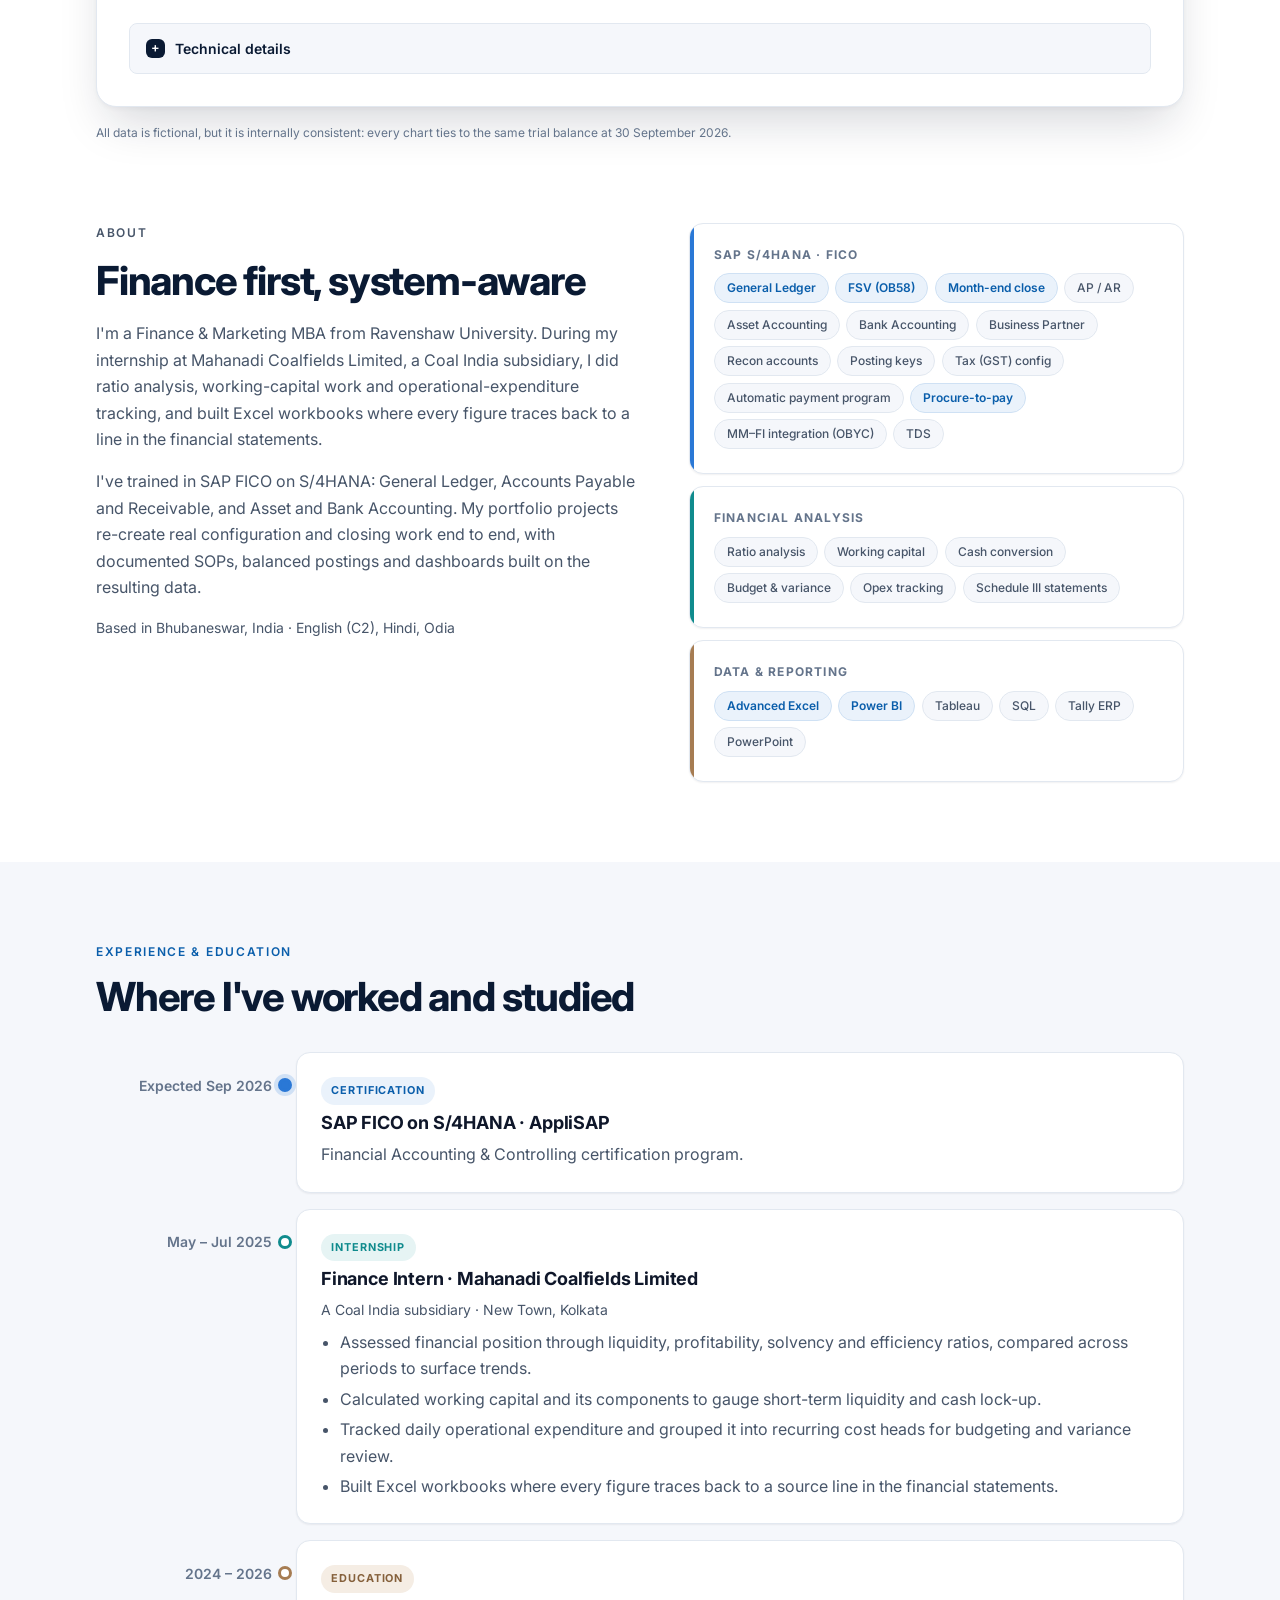
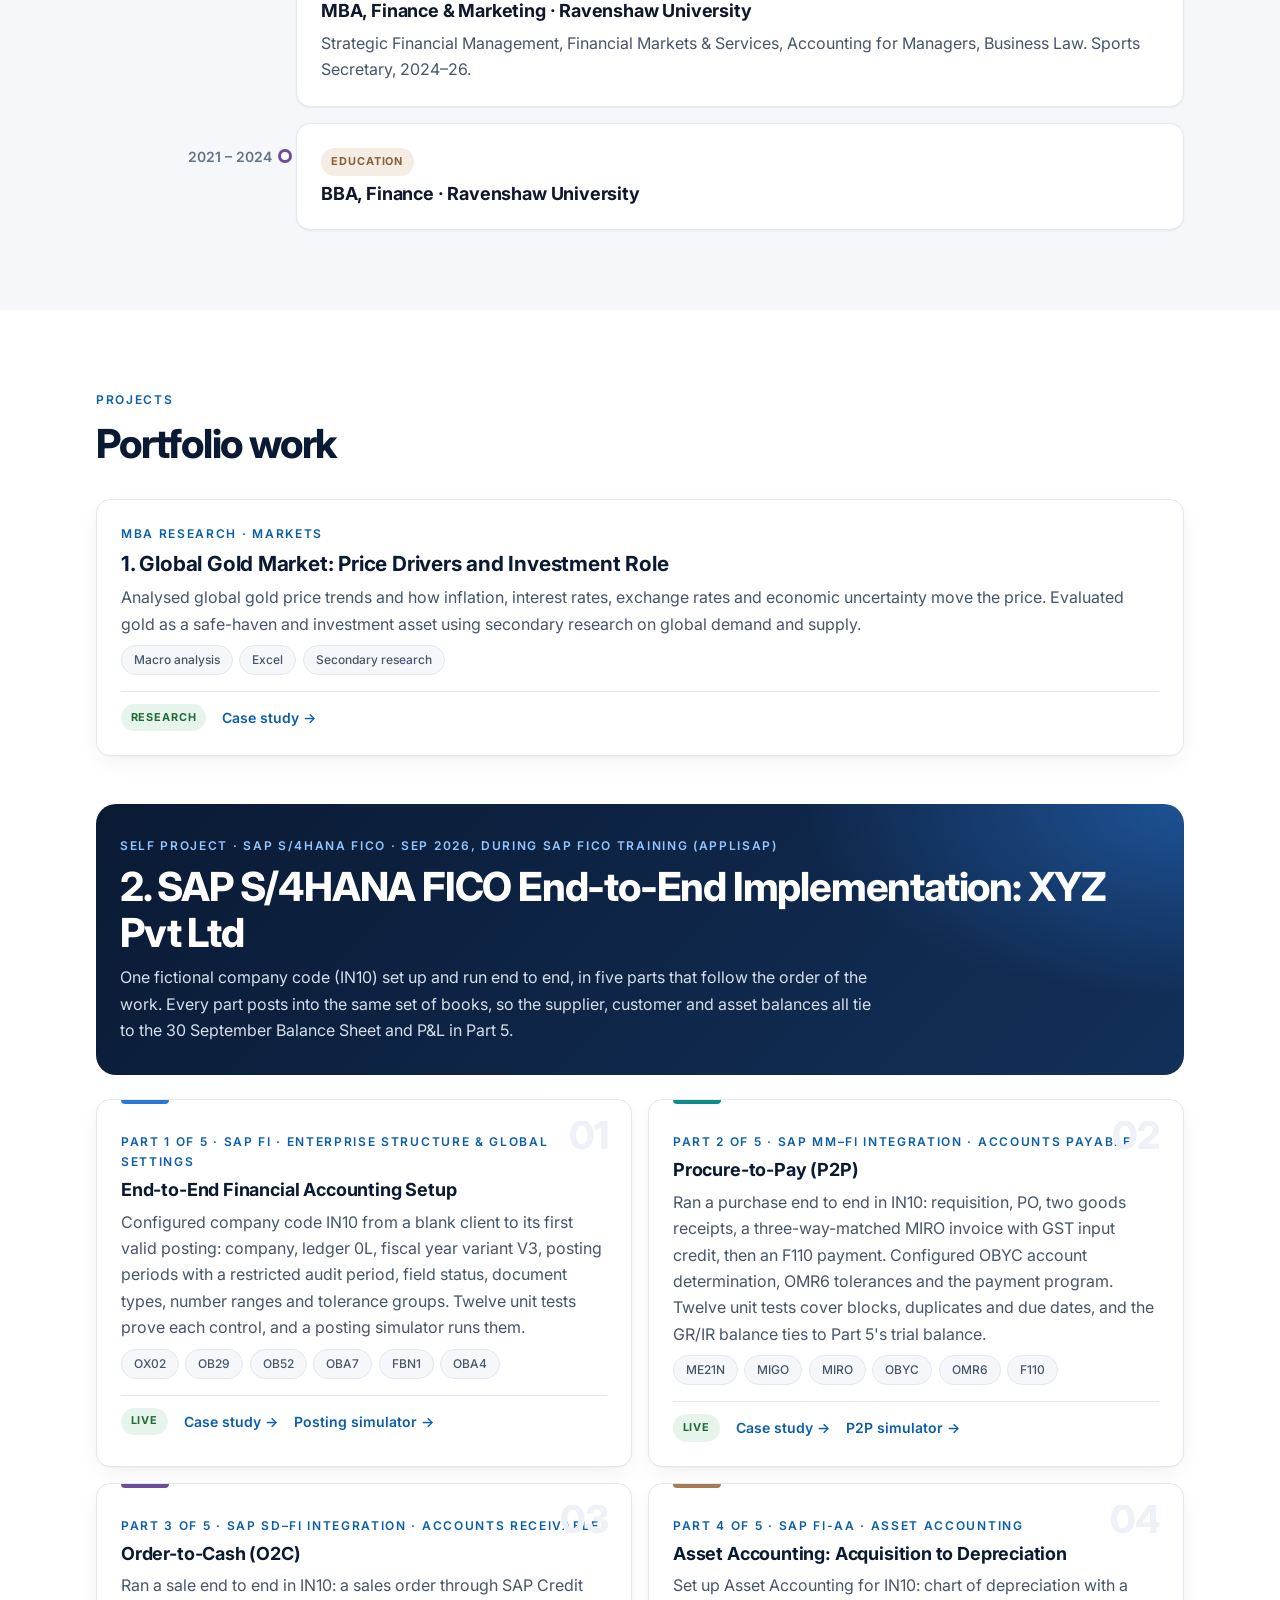
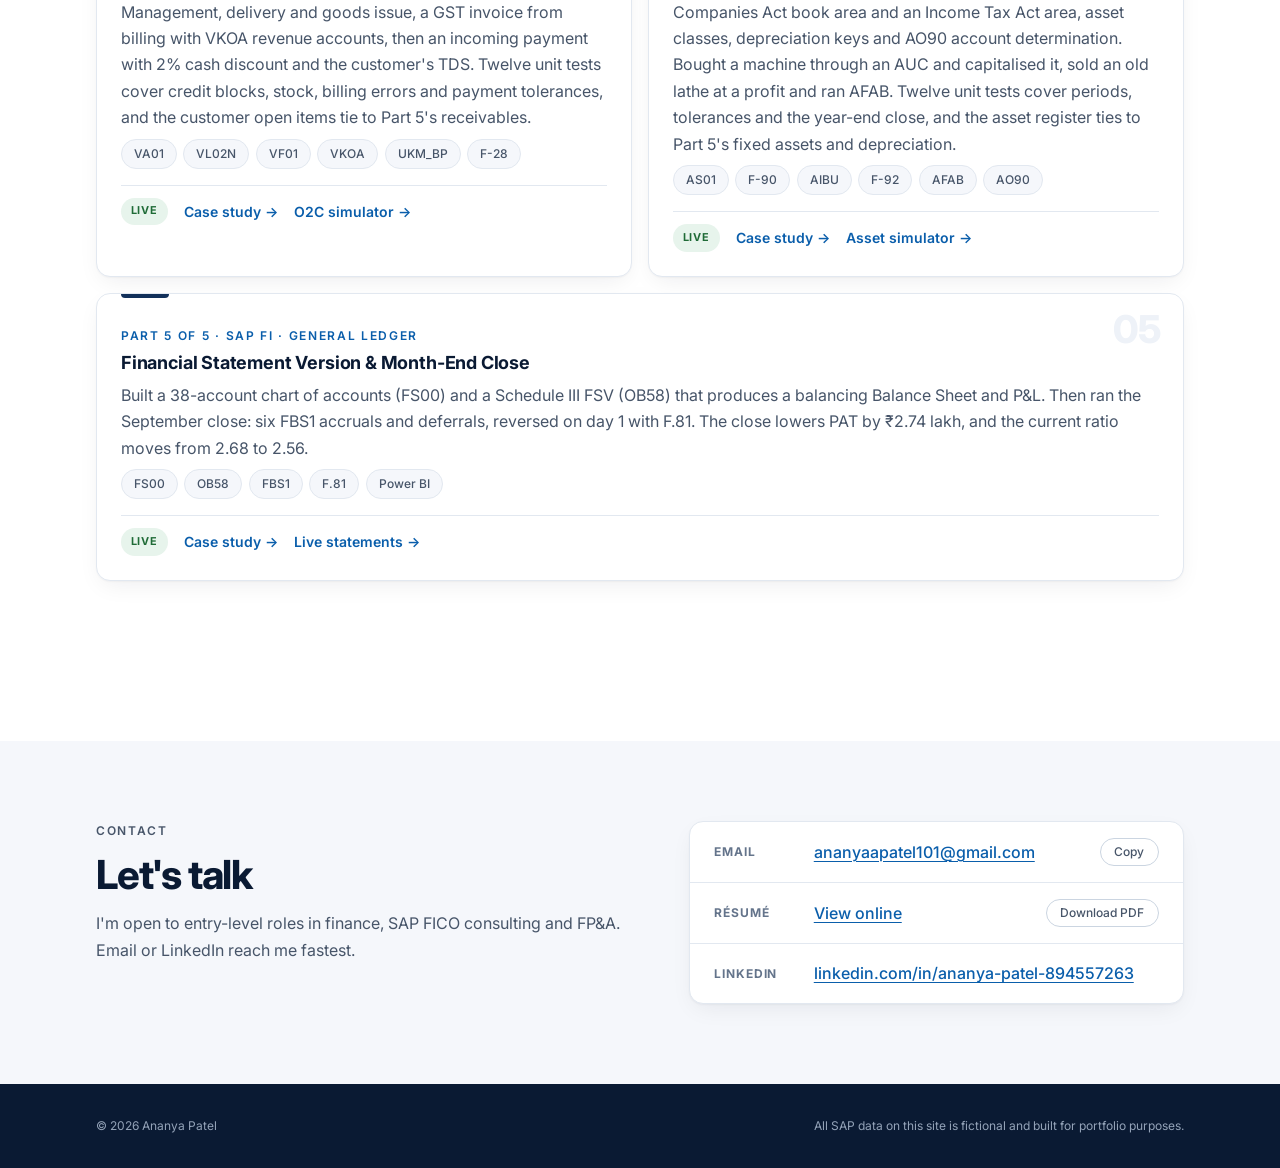
==== commit d3d058d2: "Make the SAP FICO PDF the default résumé download Co-Authored-By: Claude Opus 5.5 <noreply@anthropic" ====
--- a/index.html
+++ b/index.html
@@ -8,7 +8,7 @@
 <link rel="stylesheet" href="https://fonts.googleapis.com/css2?family=Inter:wght@300;400;500;600;700;800&display=swap">
 <link rel="stylesheet" href="assets/css/style.css">
 <script src="assets/js/main.js"></script>
-<script src="assets/js/dashboard.js" defer></script>
+<script src="assets/js/dashboard.js?v=2" defer></script>
 </head>
 <body>
 
@@ -38,7 +38,7 @@
         <div class="hero-actions">
           <a class="btn btn-primary" href="#dashboard">Explore the dashboard</a>
           <a class="btn btn-ghost" href="#projects">View projects</a>
-          <a class="btn btn-ghost" href="assets/files/Ananya_Patel_Resume.docx" download>Download résumé</a>
+          <a class="btn btn-ghost" href="assets/files/Ananya_Patel_Resume_SAP_FICO.pdf" download>Download résumé</a>
         </div>
       </div>
       <a class="hero-card" href="#dashboard" aria-label="Preview of the dashboard: XYZ Pvt Ltd, April to September 2026">
@@ -284,7 +284,7 @@
         <div class="contact-row">
           <span class="label">Résumé</span>
           <a class="value" href="resume.html">View online</a>
-          <a class="theme-btn" href="assets/files/Ananya_Patel_Resume.docx" download style="text-decoration:none">Download .docx</a>
+          <a class="theme-btn" href="assets/files/Ananya_Patel_Resume_SAP_FICO.pdf" download style="text-decoration:none">Download PDF</a>
         </div>
         <div class="contact-row">
           <span class="label">LinkedIn</span>
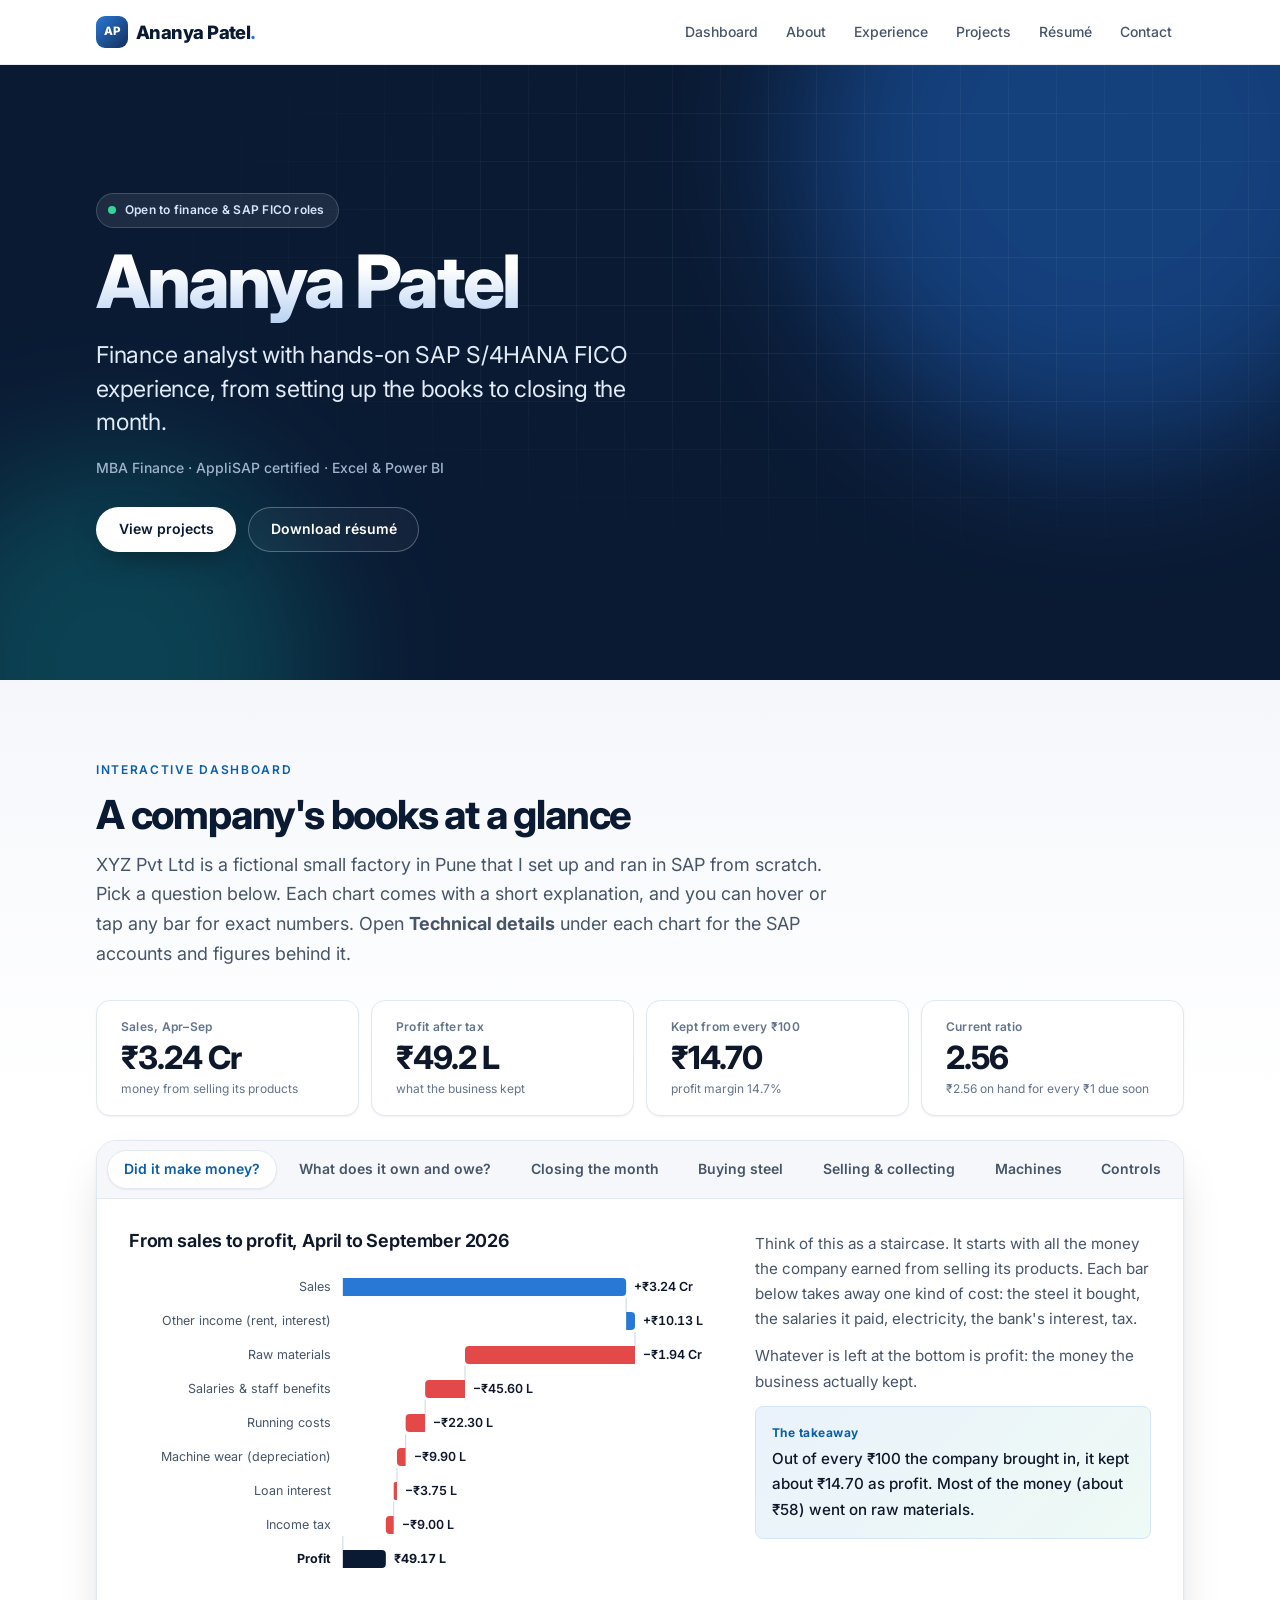
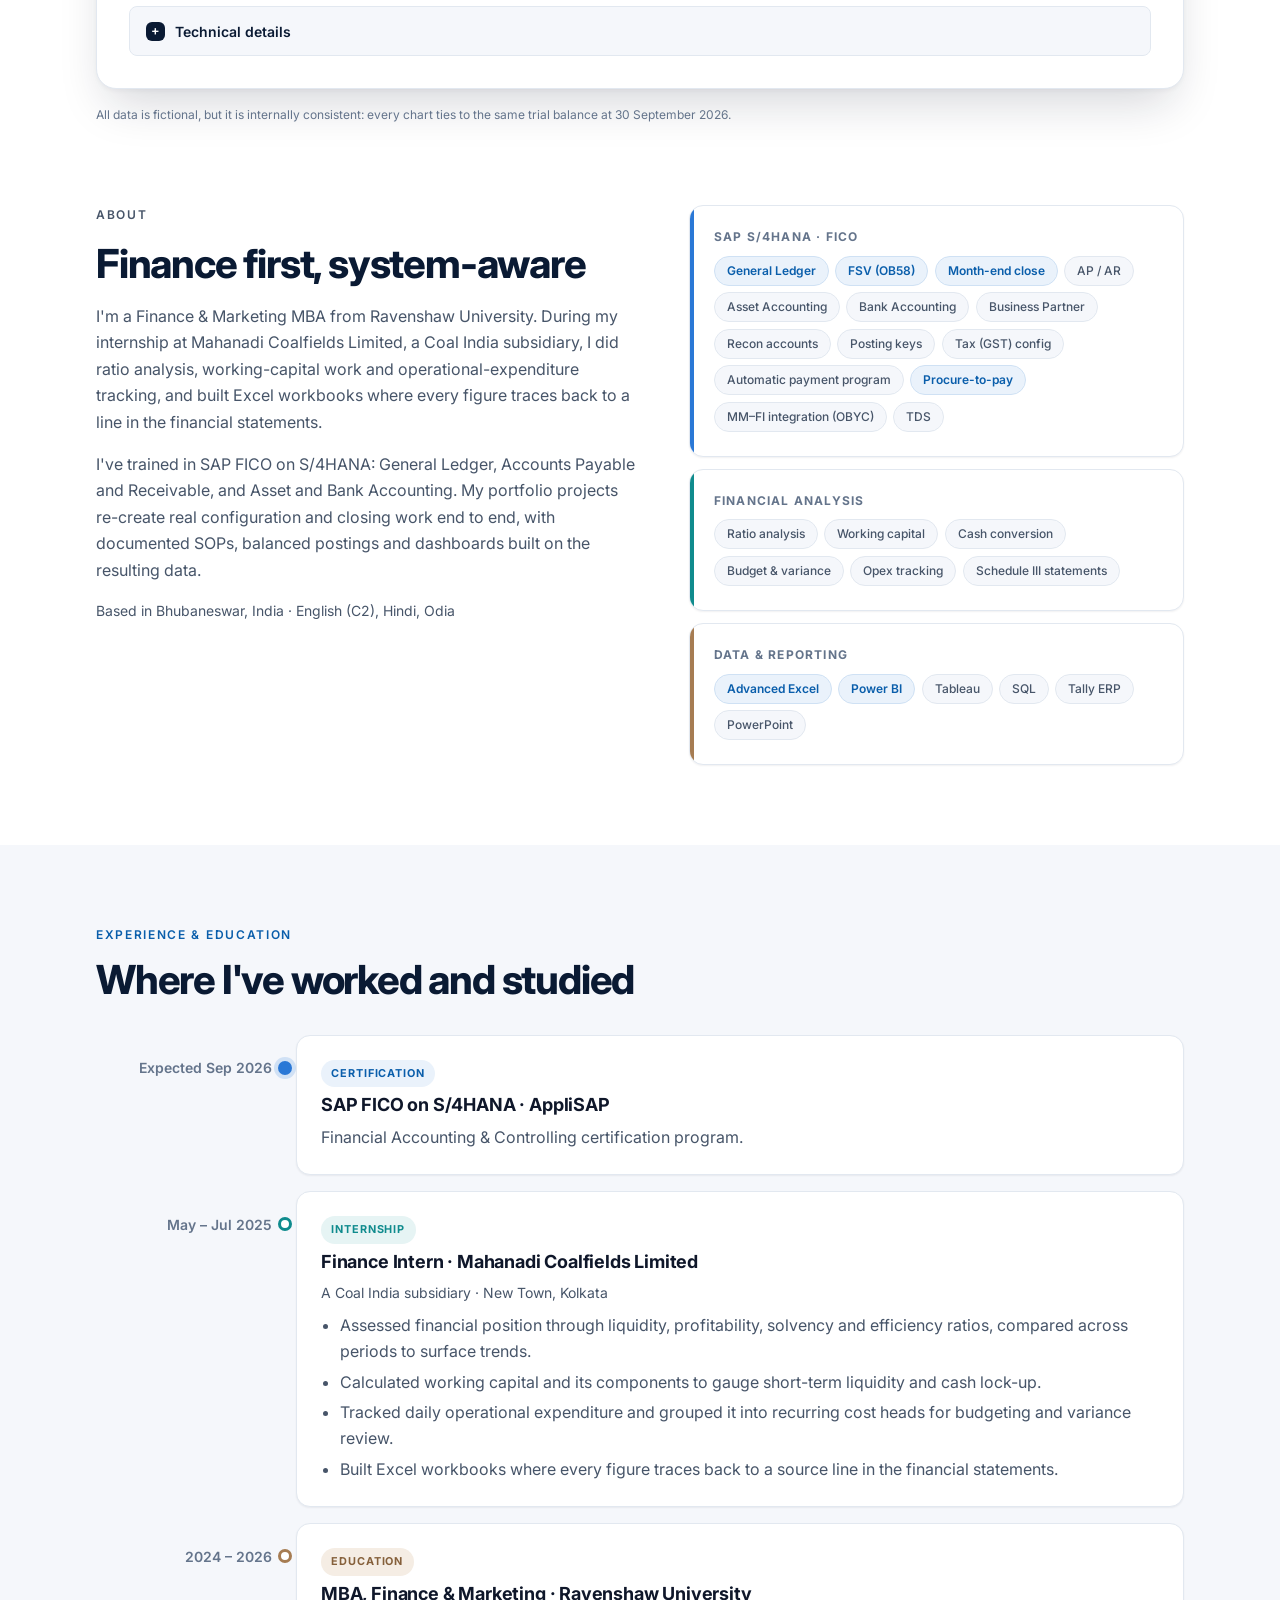
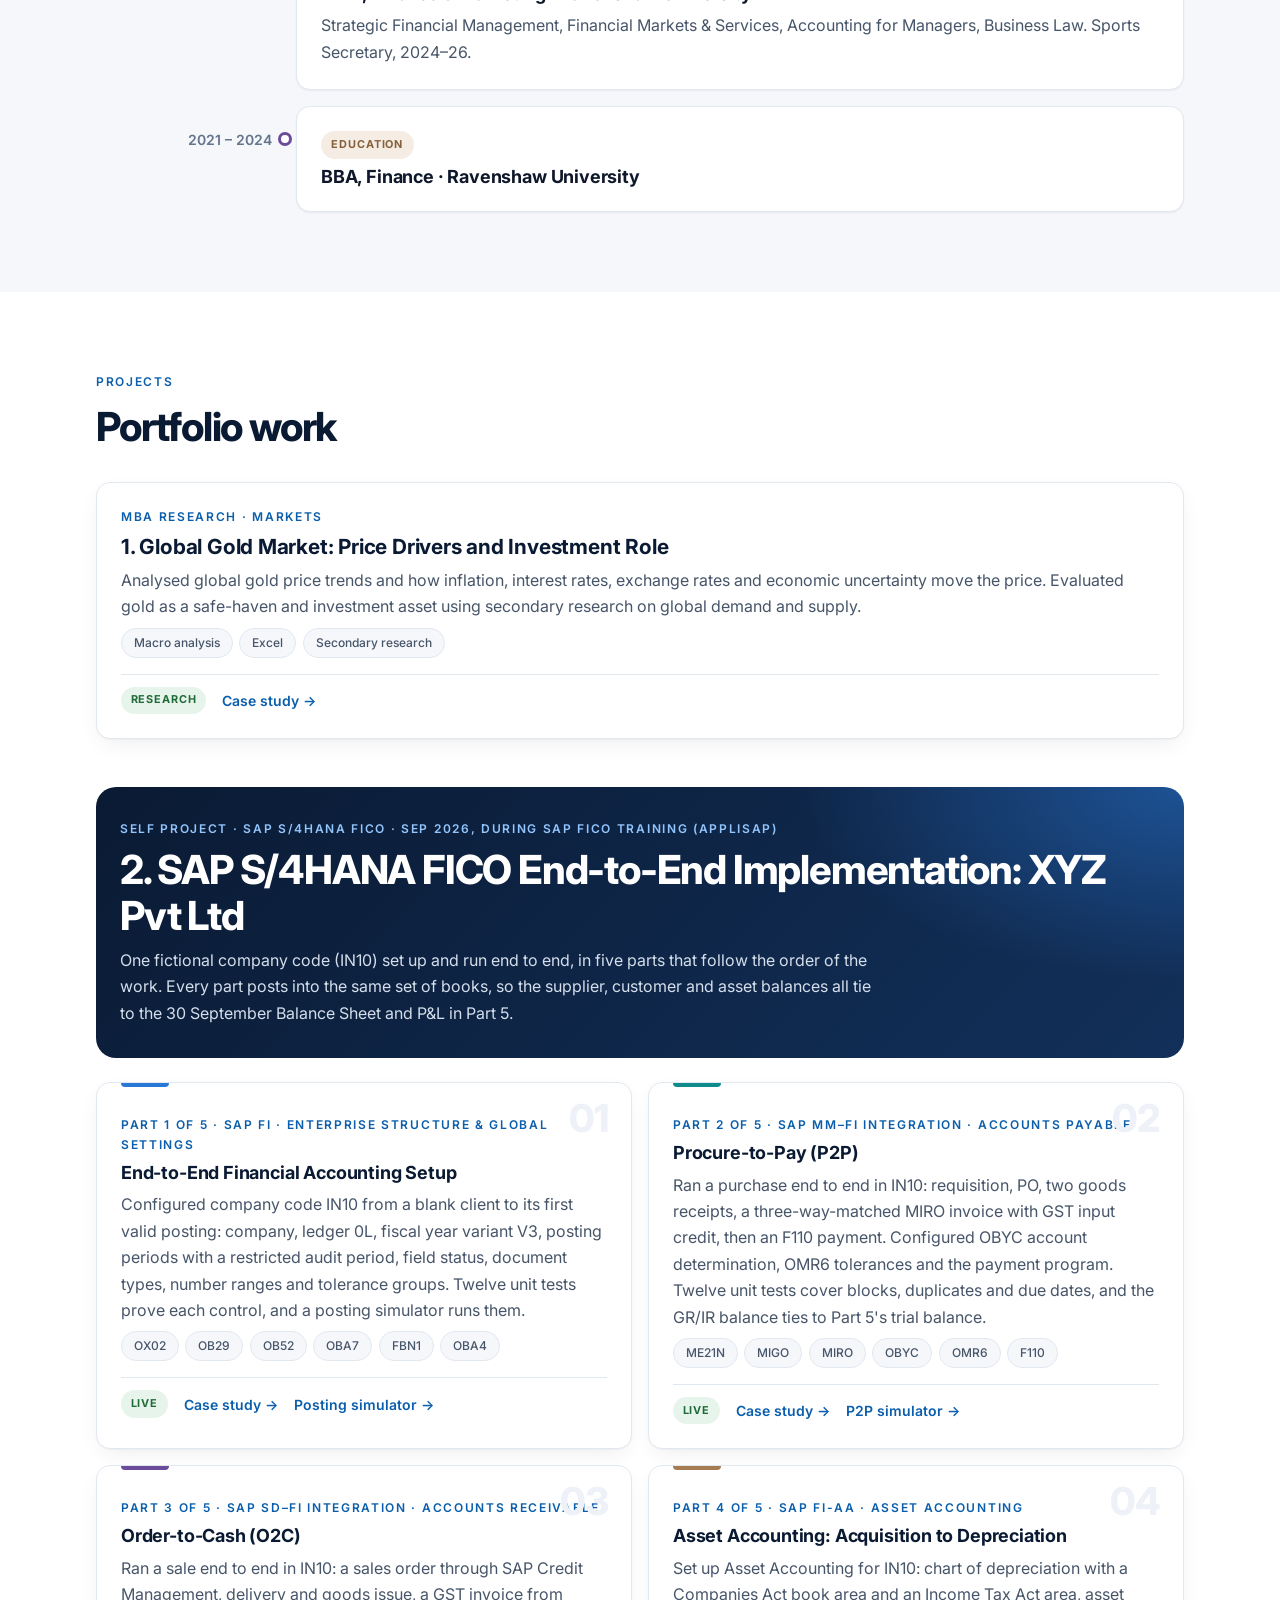
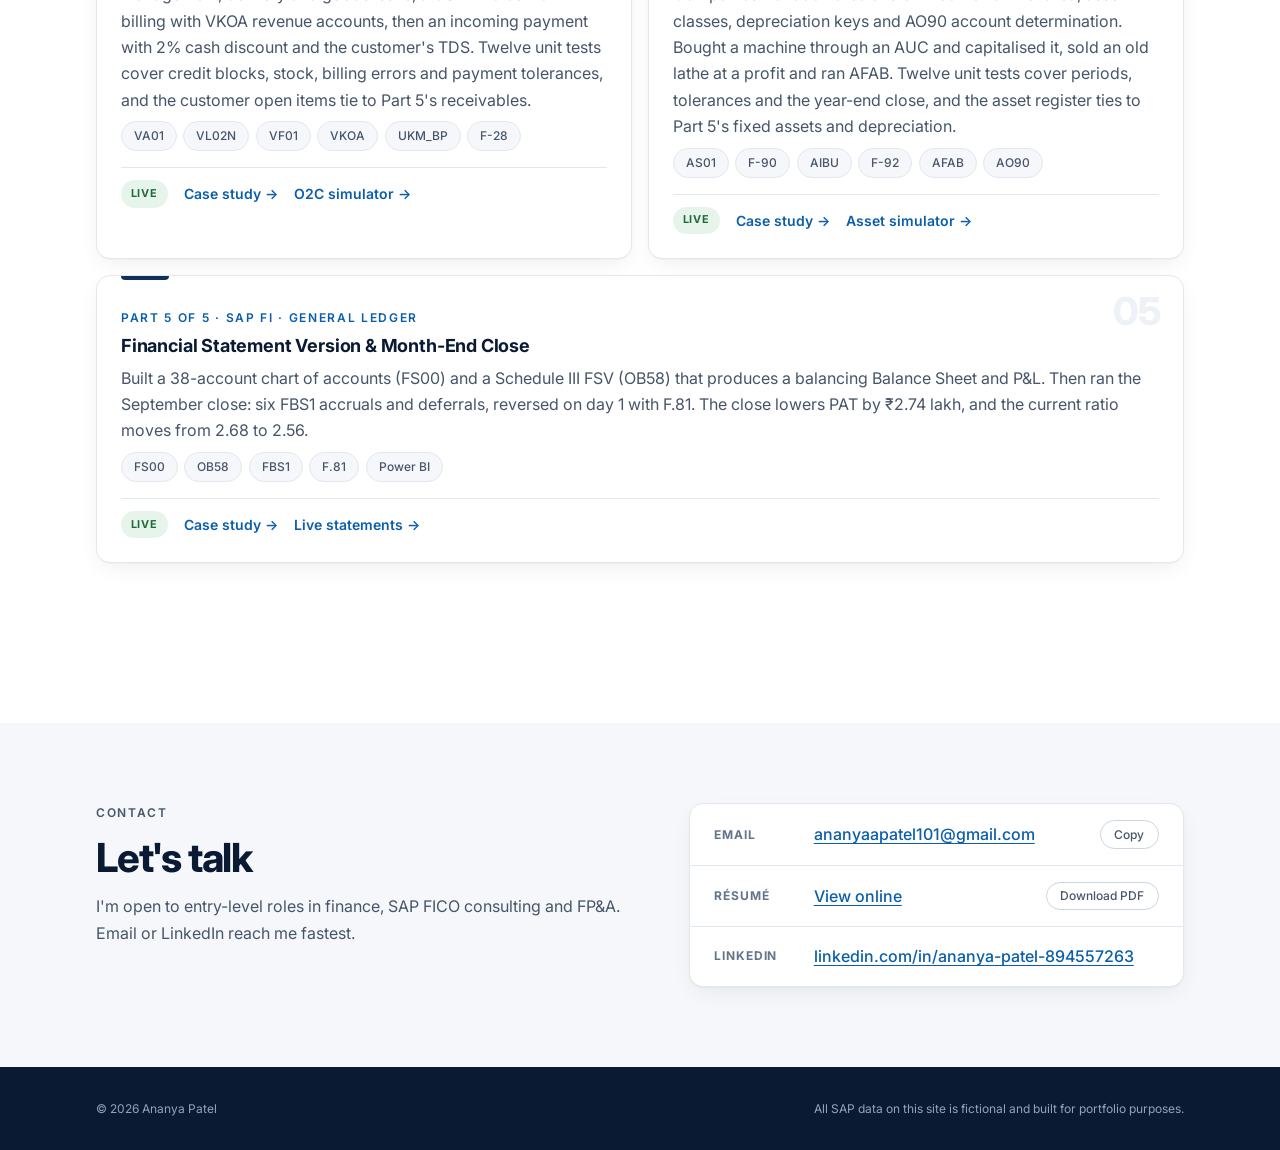
==== commit c71a80fe: "Simplify homepage intro: drop preview card and stats row Co-Authored-By: Claude Opus 5.5 <noreply@an" ====
--- a/index.html
+++ b/index.html
@@ -6,7 +6,7 @@
 <title>Ananya Patel · Finance & SAP FICO</title>
 <meta name="description" content="Portfolio of Ananya Patel: MBA Finance graduate with SAP S/4HANA FICO, Power BI and Excel projects: FSV design, month-end close, procure-to-pay, order-to-cash, asset accounting and financial analysis.">
 <link rel="stylesheet" href="https://fonts.googleapis.com/css2?family=Inter:wght@300;400;500;600;700;800&display=swap">
-<link rel="stylesheet" href="assets/css/style.css">
+<link rel="stylesheet" href="assets/css/style.css?v=2">
 <script src="assets/js/main.js"></script>
 <script src="assets/js/dashboard.js?v=2" defer></script>
 </head>
@@ -28,37 +28,17 @@
 
 <main>
   <section class="hero" aria-labelledby="hero-title">
-    <div class="hero-bg" aria-hidden="true"><span></span><span></span><span></span></div>
-    <div class="wrap hero-grid">
+    <div class="hero-bg" aria-hidden="true"><span></span><span></span></div>
+    <div class="wrap">
       <div class="hero-copy">
         <p class="badge"><span class="dot" aria-hidden="true"></span>Open to finance &amp; SAP FICO roles</p>
         <h1 id="hero-title">Ananya Patel</h1>
-        <p class="lede">I build the books behind a business in SAP, then explain the numbers so anyone can follow them.</p>
-        <p class="lede-sub">MBA Finance · SAP S/4HANA FICO · Excel &amp; Power BI</p>
+        <p class="lede">Finance analyst with hands-on SAP S/4HANA FICO experience, from setting up the books to closing the month.</p>
+        <p class="lede-sub">MBA Finance · AppliSAP certified · Excel &amp; Power BI</p>
         <div class="hero-actions">
-          <a class="btn btn-primary" href="#dashboard">Explore the dashboard</a>
-          <a class="btn btn-ghost" href="#projects">View projects</a>
+          <a class="btn btn-primary" href="#projects">View projects</a>
           <a class="btn btn-ghost" href="assets/files/Ananya_Patel_Resume_SAP_FICO.pdf" download>Download résumé</a>
         </div>
-      </div>
-      <a class="hero-card" href="#dashboard" aria-label="Preview of the dashboard: XYZ Pvt Ltd, April to September 2026">
-        <span class="hc-top"><span>XYZ Pvt Ltd · Apr–Sep 2026</span><span class="hc-live">Built in SAP</span></span>
-        <span class="hc-kpi"><b>₹49.2 L</b><span>profit after tax</span></span>
-        <span class="hc-bars" aria-hidden="true">
-          <span style="--w:100%"><i>Sales</i><em>₹3.24 Cr</em></span>
-          <span style="--w:60%" class="neg"><i>Materials</i><em>−₹1.94 Cr</em></span>
-          <span style="--w:14%" class="neg"><i>Salaries</i><em>−₹45.6 L</em></span>
-          <span style="--w:15%" class="tot"><i>Profit</i><em>₹49.2 L</em></span>
-        </span>
-        <span class="hc-foot"><span class="ok" aria-hidden="true">✓</span> Books balance: ₹3.39 Cr = ₹3.39 Cr</span>
-      </a>
-    </div>
-    <div class="wrap">
-      <div class="hero-stats">
-        <div><b>5</b><span>SAP FICO modules, one company</span></div>
-        <div><b>48</b><span>test cases proving each control</span></div>
-        <div><b>MBA</b><span>Finance &amp; Marketing, 2026</span></div>
-        <div><b>MCL</b><span>Finance internship, Coal India</span></div>
       </div>
     </div>
   </section>
--- a/assets/css/style.css
+++ b/assets/css/style.css
@@ -142,13 +142,10 @@
 .hero-bg span { position: absolute; border-radius: 50%; filter: blur(70px); opacity: .55; animation: drift 18s ease-in-out infinite alternate; }
 .hero-bg span:nth-child(1) { width: 38rem; height: 38rem; background: #1d5fb8; top: -14rem; right: -8rem; }
 .hero-bg span:nth-child(2) { width: 26rem; height: 26rem; background: #0f8b8d; bottom: -12rem; left: -6rem; animation-duration: 22s; opacity: .35; }
-.hero-bg span:nth-child(3) { width: 20rem; height: 20rem; background: #6b4c9a; top: 30%; left: 45%; animation-duration: 26s; opacity: .3; }
 @keyframes drift { from { transform: translate(0, 0) scale(1); } to { transform: translate(-4rem, 3rem) scale(1.12); } }
 @media (prefers-reduced-motion: reduce) { .hero-bg span { animation: none; } }
-.hero { padding-block: clamp(3.5rem, 9vw, 6.5rem) clamp(2.5rem, 6vw, 4rem); }
-.hero-grid { display: grid; grid-template-columns: minmax(0, 1.25fr) minmax(0, 1fr); gap: var(--s-7); align-items: center; }
-@media (max-width: 900px) { .hero-grid { grid-template-columns: 1fr; gap: var(--s-6); } }
-.hero-copy { display: grid; gap: var(--s-4); }
+.hero { padding-block: clamp(4.5rem, 12vw, 8rem); }
+.hero-copy { display: grid; gap: var(--s-4); max-width: 40rem; }
 .hero h1, .cs-hero h1 { color: #fff; }
 .hero h1 { background: linear-gradient(180deg, #fff 30%, #b9d3f3); -webkit-background-clip: text; background-clip: text; -webkit-text-fill-color: transparent; padding-bottom: .06em; }
 .hero .eyebrow, .cs-hero .eyebrow { color: #93c5fd; }
@@ -164,28 +161,6 @@
 .hero .btn-ghost, .cs-hero .btn-ghost { color: #fff; border-color: rgba(255, 255, 255, .28); background: rgba(255, 255, 255, .04); }
 .hero .btn-ghost:hover, .cs-hero .btn-ghost:hover { background: rgba(255, 255, 255, .12); border-color: rgba(255, 255, 255, .6); color: #fff; }
 
-.hero-card { display: grid; gap: var(--s-4); padding: var(--s-5); border-radius: 20px; text-decoration: none; color: #fff; background: linear-gradient(160deg, rgba(255, 255, 255, .13), rgba(255, 255, 255, .04)); border: 1px solid rgba(255, 255, 255, .18); backdrop-filter: blur(16px); -webkit-backdrop-filter: blur(16px); box-shadow: 0 30px 60px -20px rgba(0, 0, 0, .55); transition: transform .3s, border-color .3s; }
-.hero-card:hover { color: #fff; transform: translateY(-4px); border-color: rgba(255, 255, 255, .32); }
-.hc-top { display: flex; justify-content: space-between; gap: var(--s-3); font-size: var(--t-xs); color: #b6c6dc; flex-wrap: wrap; }
-.hc-live { color: #6ee7b7; font-weight: 600; }
-.hc-kpi { display: grid; gap: .1rem; }
-.hc-kpi b { font-size: clamp(2.2rem, 5vw, 3rem); font-weight: 800; letter-spacing: -.04em; line-height: 1; }
-.hc-kpi span { color: #b6c6dc; font-size: var(--t-sm); }
-.hc-bars { display: grid; gap: .55rem; }
-.hc-bars > span { display: grid; grid-template-columns: 5.2rem minmax(0, 1fr) auto; align-items: center; gap: .6rem; font-size: var(--t-xs); }
-.hc-bars i { font-style: normal; color: #cbd8ea; }
-.hc-bars em { font-style: normal; font-weight: 600; font-variant-numeric: tabular-nums; }
-.hc-bars > span::after { content: ""; grid-column: 2; grid-row: 1; height: 10px; width: var(--w); border-radius: 0 4px 4px 0; background: #60a5fa; }
-.hc-bars > span.neg::after { background: #f87171; }
-.hc-bars > span.tot::after { background: #fff; }
-.hc-foot { font-size: var(--t-xs); color: #cbd8ea; display: flex; gap: .45rem; align-items: center; padding-top: var(--s-3); border-top: 1px solid rgba(255, 255, 255, .14); }
-.hc-foot .ok { display: inline-grid; place-items: center; width: 1.1rem; height: 1.1rem; border-radius: 50%; background: #10b981; color: #fff; font-size: .65rem; }
-
-.hero-stats { display: grid; grid-template-columns: repeat(4, minmax(0, 1fr)); gap: var(--s-5); margin-top: var(--s-7); padding-top: var(--s-5); border-top: 1px solid rgba(255, 255, 255, .14); }
-.hero-stats div { display: grid; gap: .25rem; }
-.hero-stats b { font-size: clamp(1.6rem, 4vw, 2.2rem); font-weight: 800; letter-spacing: -.03em; line-height: 1; color: #fff; }
-.hero-stats span { font-size: var(--t-sm); color: #9fb3cc; }
-@media (max-width: 700px) { .hero-stats { grid-template-columns: repeat(2, minmax(0, 1fr)); } }
 
 /* ---------- dashboard ---------- */
 .dashboard { background: linear-gradient(180deg, var(--surface-2), #fff 40%); }
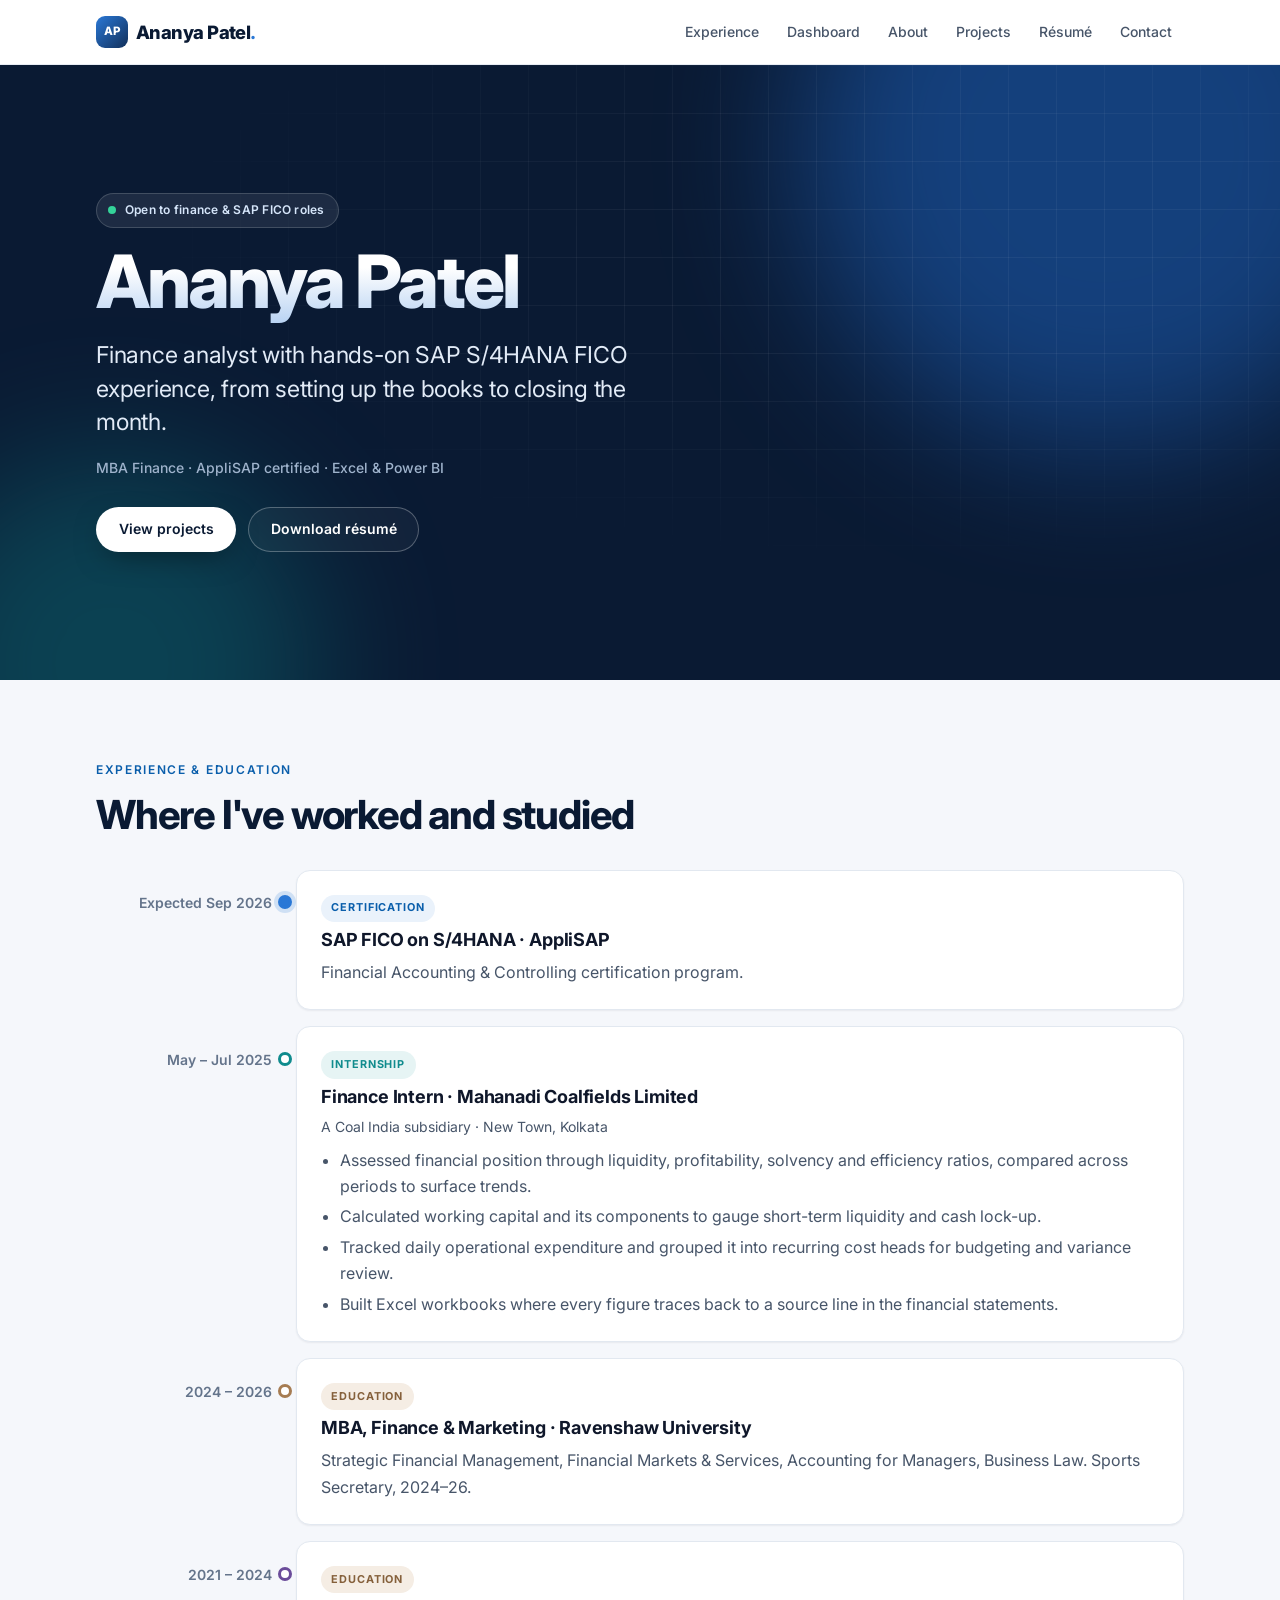
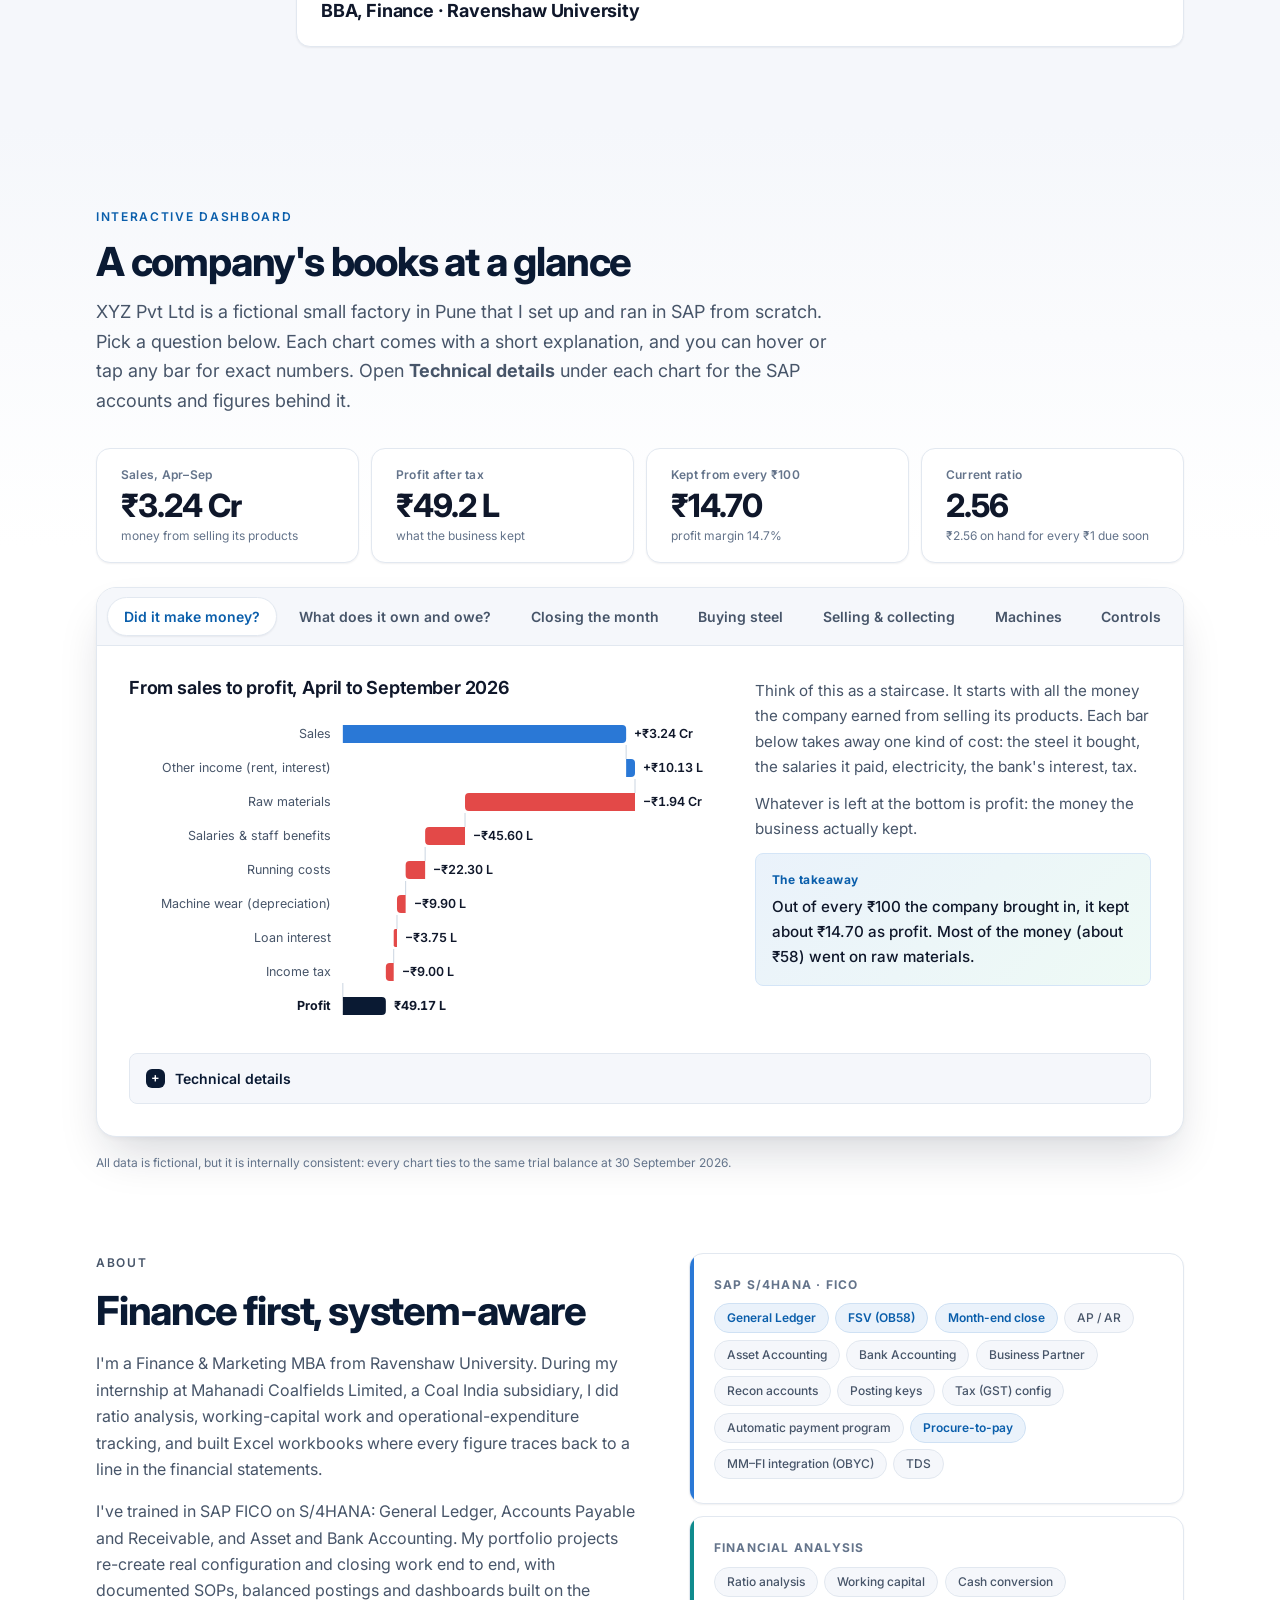
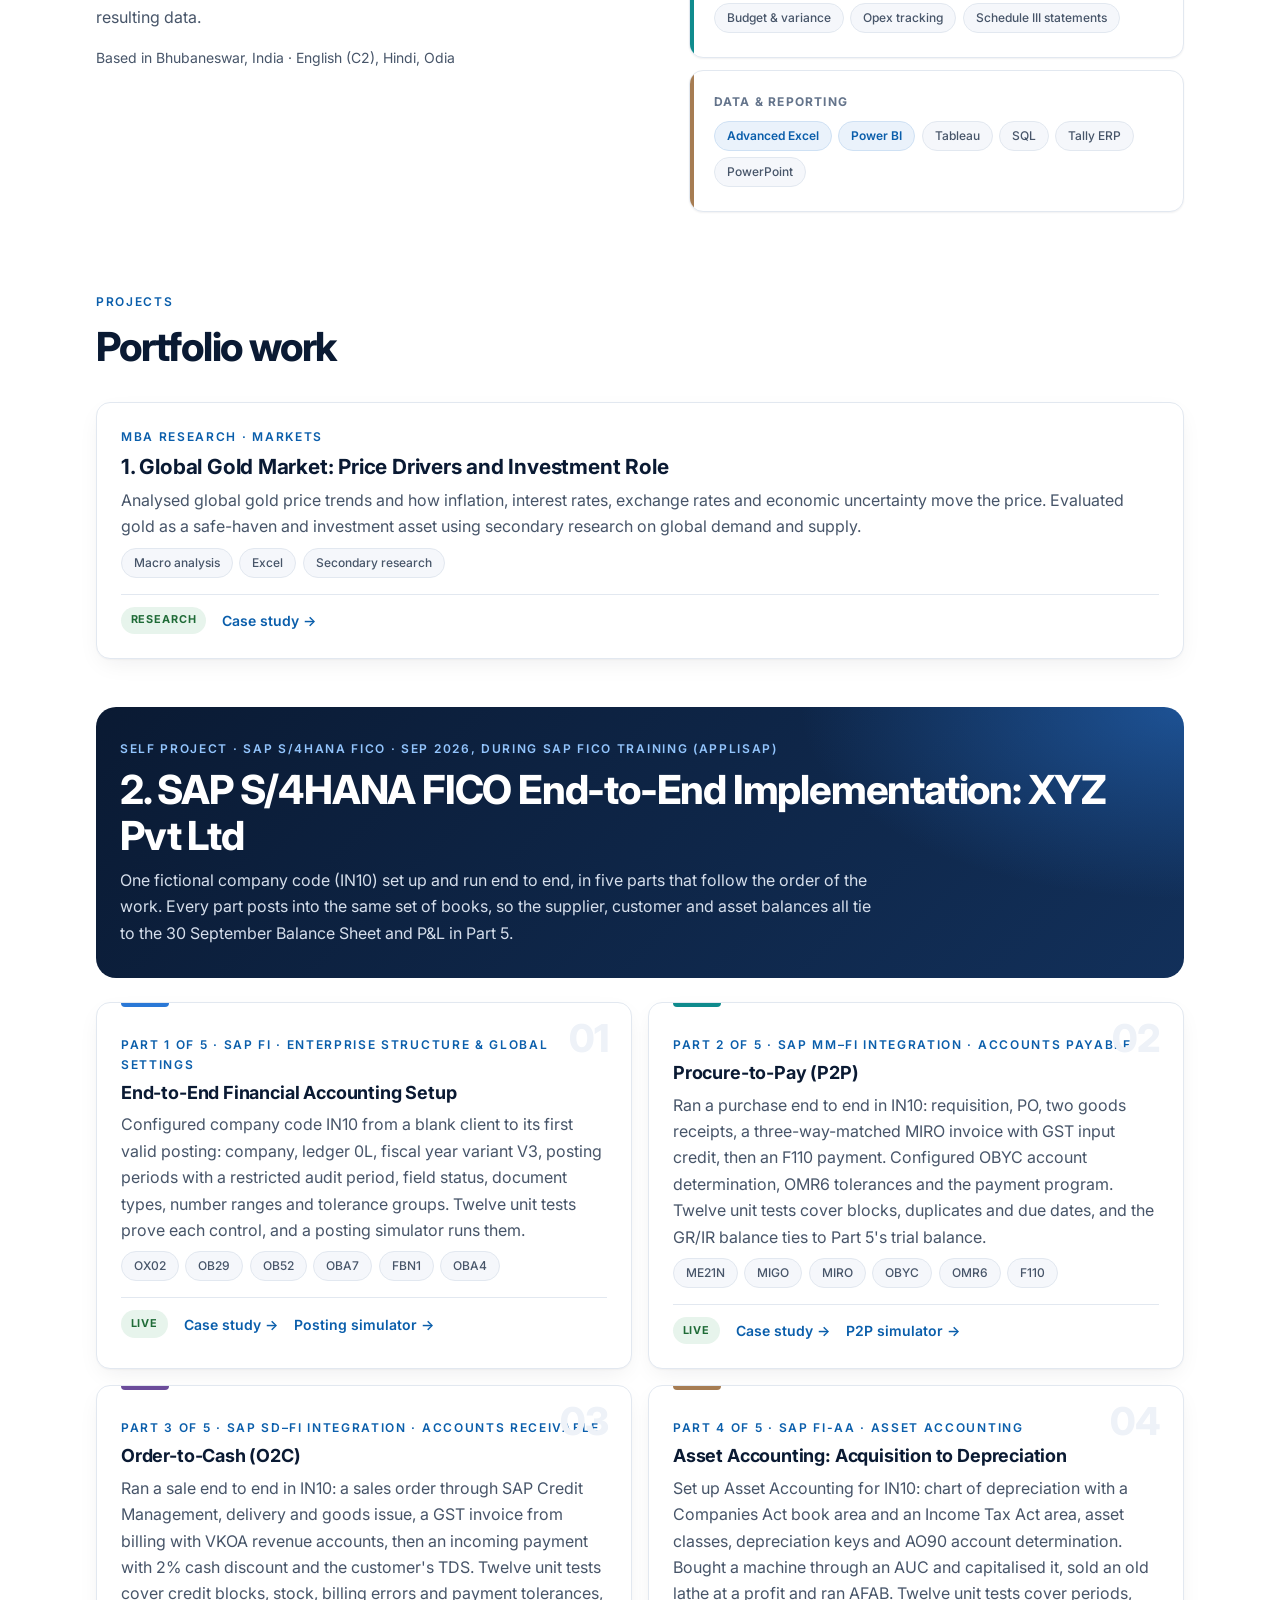
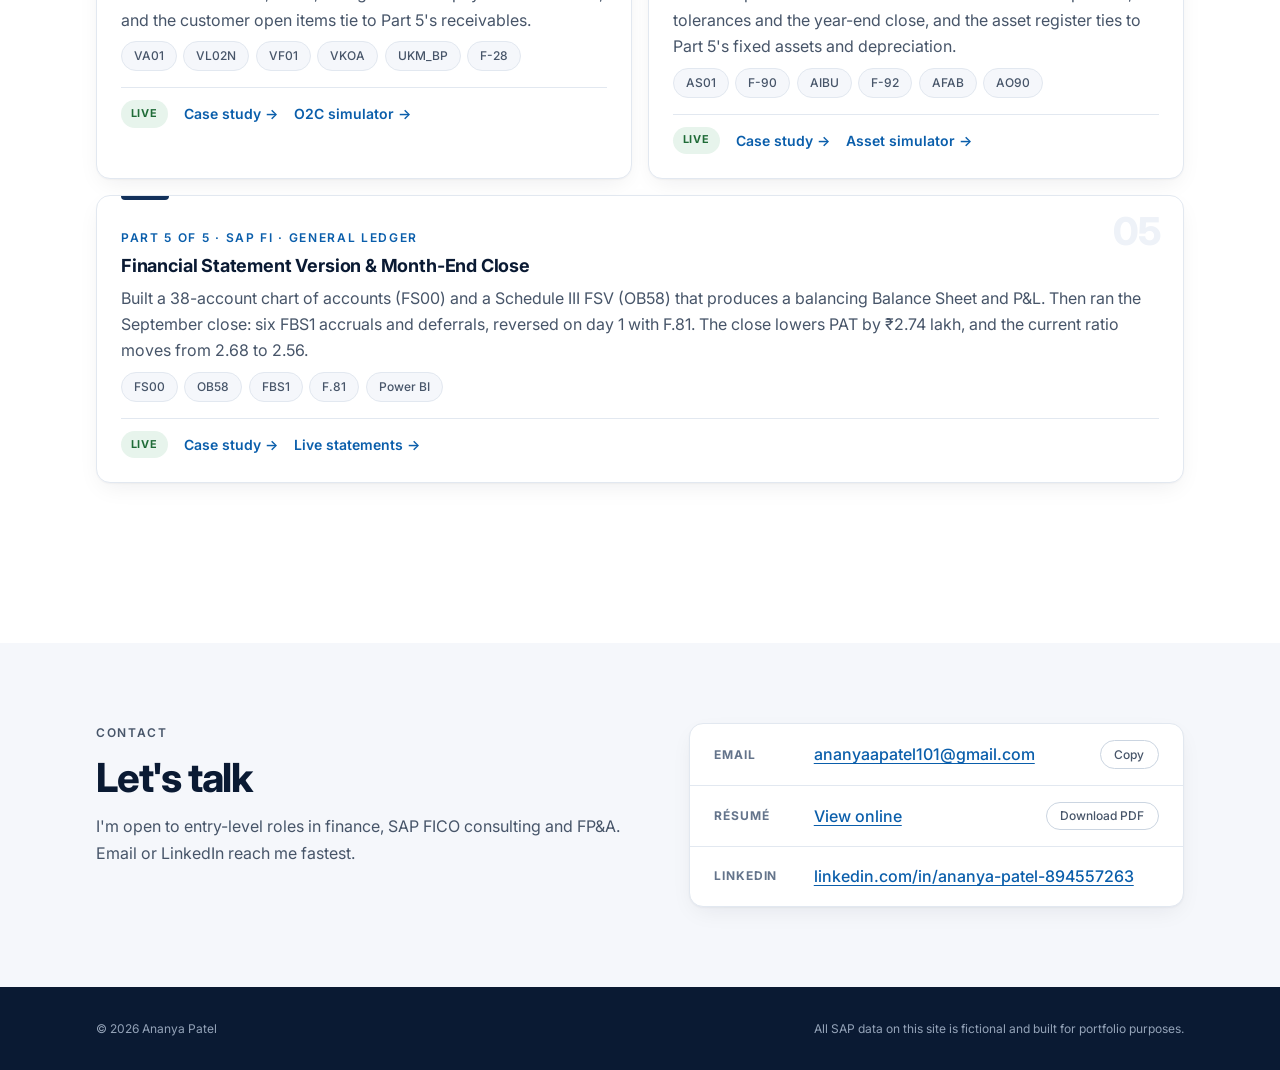
==== commit b22d9f0f: "Move Experience section to the top of the homepage Co-Authored-By: Claude Opus 5.5 <noreply@anthropi" ====
--- a/index.html
+++ b/index.html
@@ -6,7 +6,7 @@
 <title>Ananya Patel · Finance & SAP FICO</title>
 <meta name="description" content="Portfolio of Ananya Patel: MBA Finance graduate with SAP S/4HANA FICO, Power BI and Excel projects: FSV design, month-end close, procure-to-pay, order-to-cash, asset accounting and financial analysis.">
 <link rel="stylesheet" href="https://fonts.googleapis.com/css2?family=Inter:wght@300;400;500;600;700;800&display=swap">
-<link rel="stylesheet" href="assets/css/style.css?v=2">
+<link rel="stylesheet" href="assets/css/style.css?v=3">
 <script src="assets/js/main.js"></script>
 <script src="assets/js/dashboard.js?v=2" defer></script>
 </head>
@@ -16,9 +16,9 @@
   <div class="wrap">
     <a class="brand" href="./">Ananya Patel<span>.</span></a>
     <nav class="nav" aria-label="Main">
+      <a href="#experience" class="hide-sm">Experience</a>
       <a href="#dashboard">Dashboard</a>
       <a href="#about" class="hide-sm">About</a>
-      <a href="#experience" class="hide-sm">Experience</a>
       <a href="#projects">Projects</a>
       <a href="resume.html">Résumé</a>
       <a href="#contact" class="hide-sm">Contact</a>
@@ -39,6 +39,54 @@
           <a class="btn btn-primary" href="#projects">View projects</a>
           <a class="btn btn-ghost" href="assets/files/Ananya_Patel_Resume_SAP_FICO.pdf" download>Download résumé</a>
         </div>
+      </div>
+    </div>
+  </section>
+
+  <section id="experience" aria-labelledby="exp-title">
+    <div class="wrap">
+      <header>
+        <p class="eyebrow">Experience &amp; education</p>
+        <h2 id="exp-title">Where I've worked and studied</h2>
+      </header>
+      <div class="timeline">
+        <article class="tl-item">
+          <p class="tl-when">Expected Sep 2026</p>
+          <div class="tl-body">
+            <span class="tl-tag">Certification</span>
+            <h3>SAP FICO on S/4HANA · AppliSAP</h3>
+            <p class="muted">Financial Accounting &amp; Controlling certification program.</p>
+          </div>
+        </article>
+        <article class="tl-item">
+          <p class="tl-when">May – Jul 2025</p>
+          <div class="tl-body">
+            <span class="tl-tag work">Internship</span>
+            <h3>Finance Intern · Mahanadi Coalfields Limited</h3>
+            <p class="small muted">A Coal India subsidiary · New Town, Kolkata</p>
+            <ul>
+              <li>Assessed financial position through liquidity, profitability, solvency and efficiency ratios, compared across periods to surface trends.</li>
+              <li>Calculated working capital and its components to gauge short-term liquidity and cash lock-up.</li>
+              <li>Tracked daily operational expenditure and grouped it into recurring cost heads for budgeting and variance review.</li>
+              <li>Built Excel workbooks where every figure traces back to a source line in the financial statements.</li>
+            </ul>
+          </div>
+        </article>
+        <article class="tl-item">
+          <p class="tl-when">2024 – 2026</p>
+          <div class="tl-body">
+            <span class="tl-tag edu">Education</span>
+            <h3>MBA, Finance &amp; Marketing · Ravenshaw University</h3>
+            <p class="muted">Strategic Financial Management, Financial Markets &amp; Services, Accounting for Managers, Business Law. Sports Secretary, 2024–26.</p>
+          </div>
+        </article>
+        <article class="tl-item">
+          <p class="tl-when">2021 – 2024</p>
+          <div class="tl-body">
+            <span class="tl-tag edu">Education</span>
+            <h3>BBA, Finance · Ravenshaw University</h3>
+          </div>
+        </article>
       </div>
     </div>
   </section>
@@ -102,54 +150,6 @@
     </div>
   </section>
 
-  <section id="experience" aria-labelledby="exp-title">
-    <div class="wrap">
-      <header>
-        <p class="eyebrow">Experience &amp; education</p>
-        <h2 id="exp-title">Where I've worked and studied</h2>
-      </header>
-      <div class="timeline">
-        <article class="tl-item">
-          <p class="tl-when">Expected Sep 2026</p>
-          <div class="tl-body">
-            <span class="tl-tag">Certification</span>
-            <h3>SAP FICO on S/4HANA · AppliSAP</h3>
-            <p class="muted">Financial Accounting &amp; Controlling certification program.</p>
-          </div>
-        </article>
-        <article class="tl-item">
-          <p class="tl-when">May – Jul 2025</p>
-          <div class="tl-body">
-            <span class="tl-tag work">Internship</span>
-            <h3>Finance Intern · Mahanadi Coalfields Limited</h3>
-            <p class="small muted">A Coal India subsidiary · New Town, Kolkata</p>
-            <ul>
-              <li>Assessed financial position through liquidity, profitability, solvency and efficiency ratios, compared across periods to surface trends.</li>
-              <li>Calculated working capital and its components to gauge short-term liquidity and cash lock-up.</li>
-              <li>Tracked daily operational expenditure and grouped it into recurring cost heads for budgeting and variance review.</li>
-              <li>Built Excel workbooks where every figure traces back to a source line in the financial statements.</li>
-            </ul>
-          </div>
-        </article>
-        <article class="tl-item">
-          <p class="tl-when">2024 – 2026</p>
-          <div class="tl-body">
-            <span class="tl-tag edu">Education</span>
-            <h3>MBA, Finance &amp; Marketing · Ravenshaw University</h3>
-            <p class="muted">Strategic Financial Management, Financial Markets &amp; Services, Accounting for Managers, Business Law. Sports Secretary, 2024–26.</p>
-          </div>
-        </article>
-        <article class="tl-item">
-          <p class="tl-when">2021 – 2024</p>
-          <div class="tl-body">
-            <span class="tl-tag edu">Education</span>
-            <h3>BBA, Finance · Ravenshaw University</h3>
-          </div>
-        </article>
-      </div>
-    </div>
-  </section>
-
   <section id="projects" aria-labelledby="proj-title">
     <div class="wrap">
       <header>
--- a/assets/css/style.css
+++ b/assets/css/style.css
@@ -118,6 +118,7 @@
 section > .wrap > header { display: grid; gap: var(--s-3); margin-bottom: var(--s-6); }
 .sec-lede { color: var(--ink-2); font-size: var(--t-lg); max-width: 46rem; }
 #experience, #contact { background: var(--surface-2); padding-block: var(--s-8); margin-top: var(--s-8); }
+#experience { margin-top: 0; }
 #projects { padding-bottom: var(--s-8); }
 main.dash { padding-bottom: var(--s-8); }
 .site-footer { background: var(--navy); color: #94a3b8; font-size: var(--t-xs); padding-block: var(--s-6); }
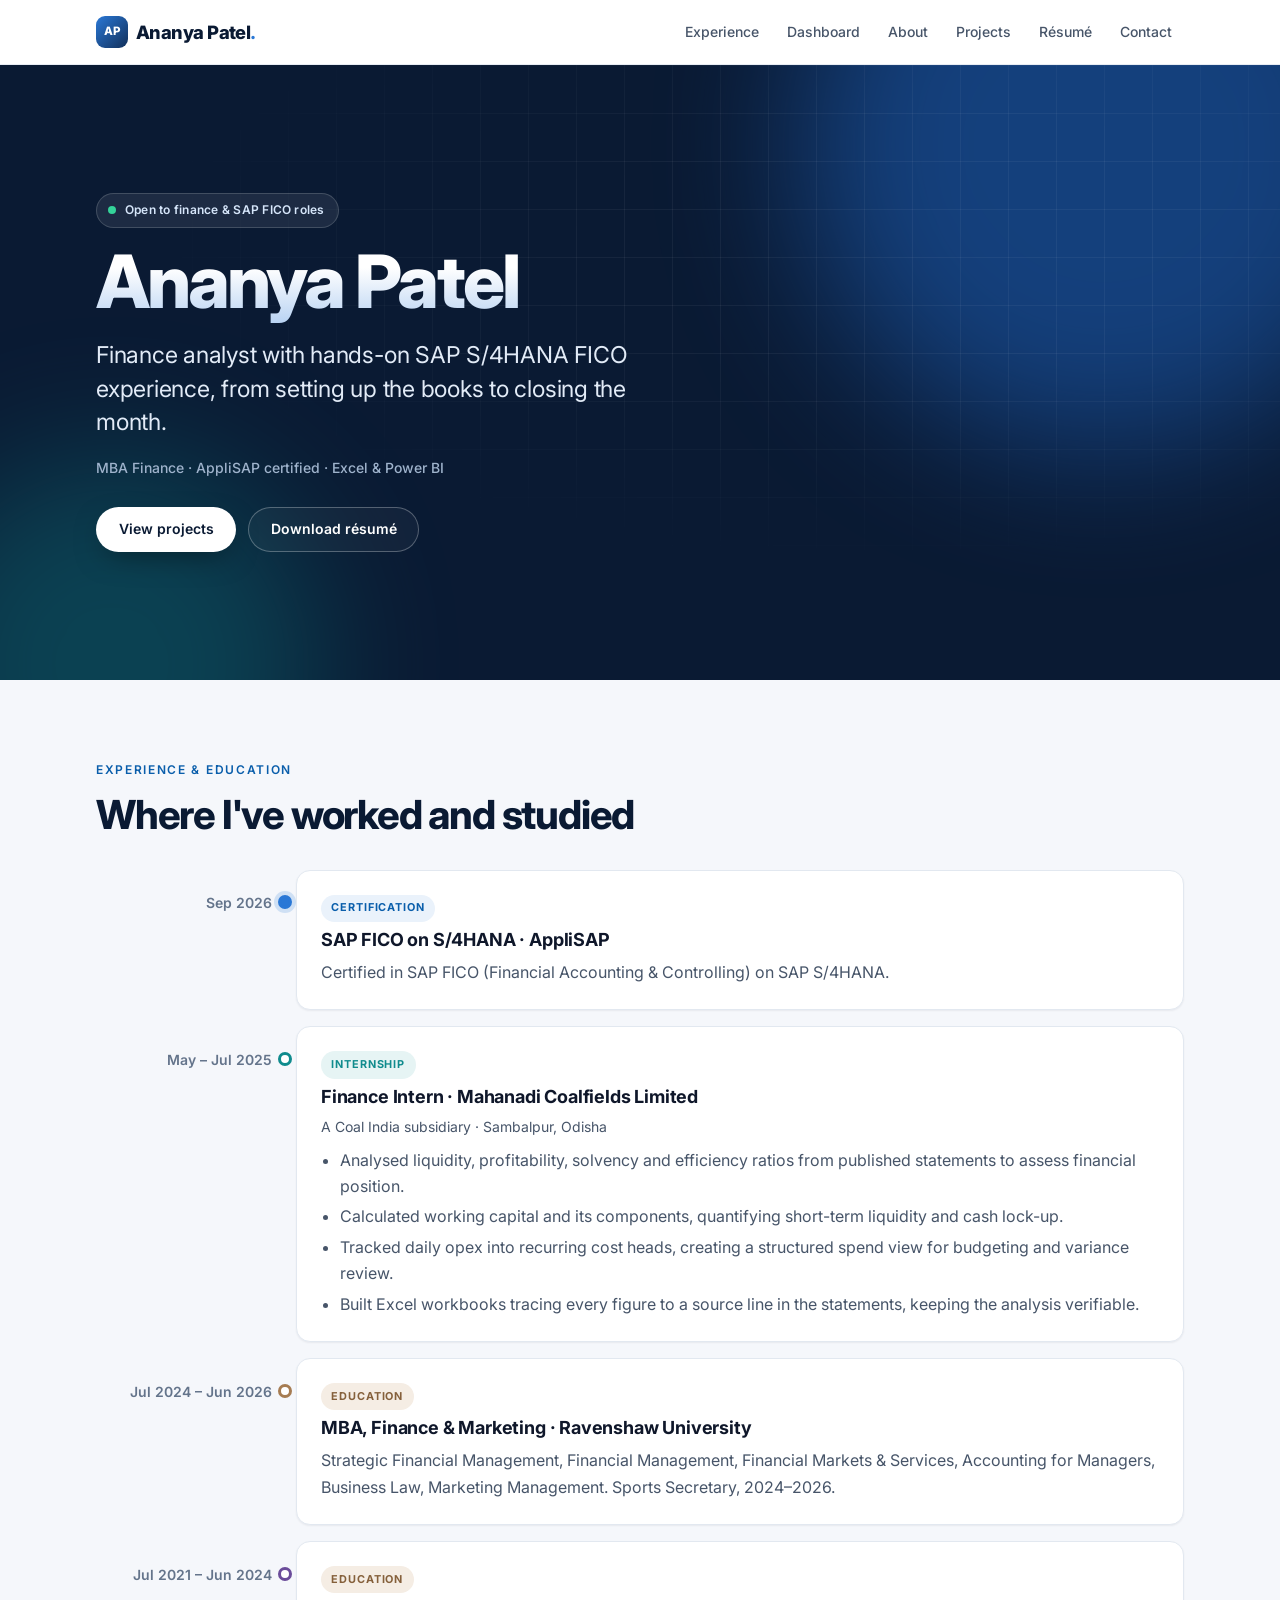
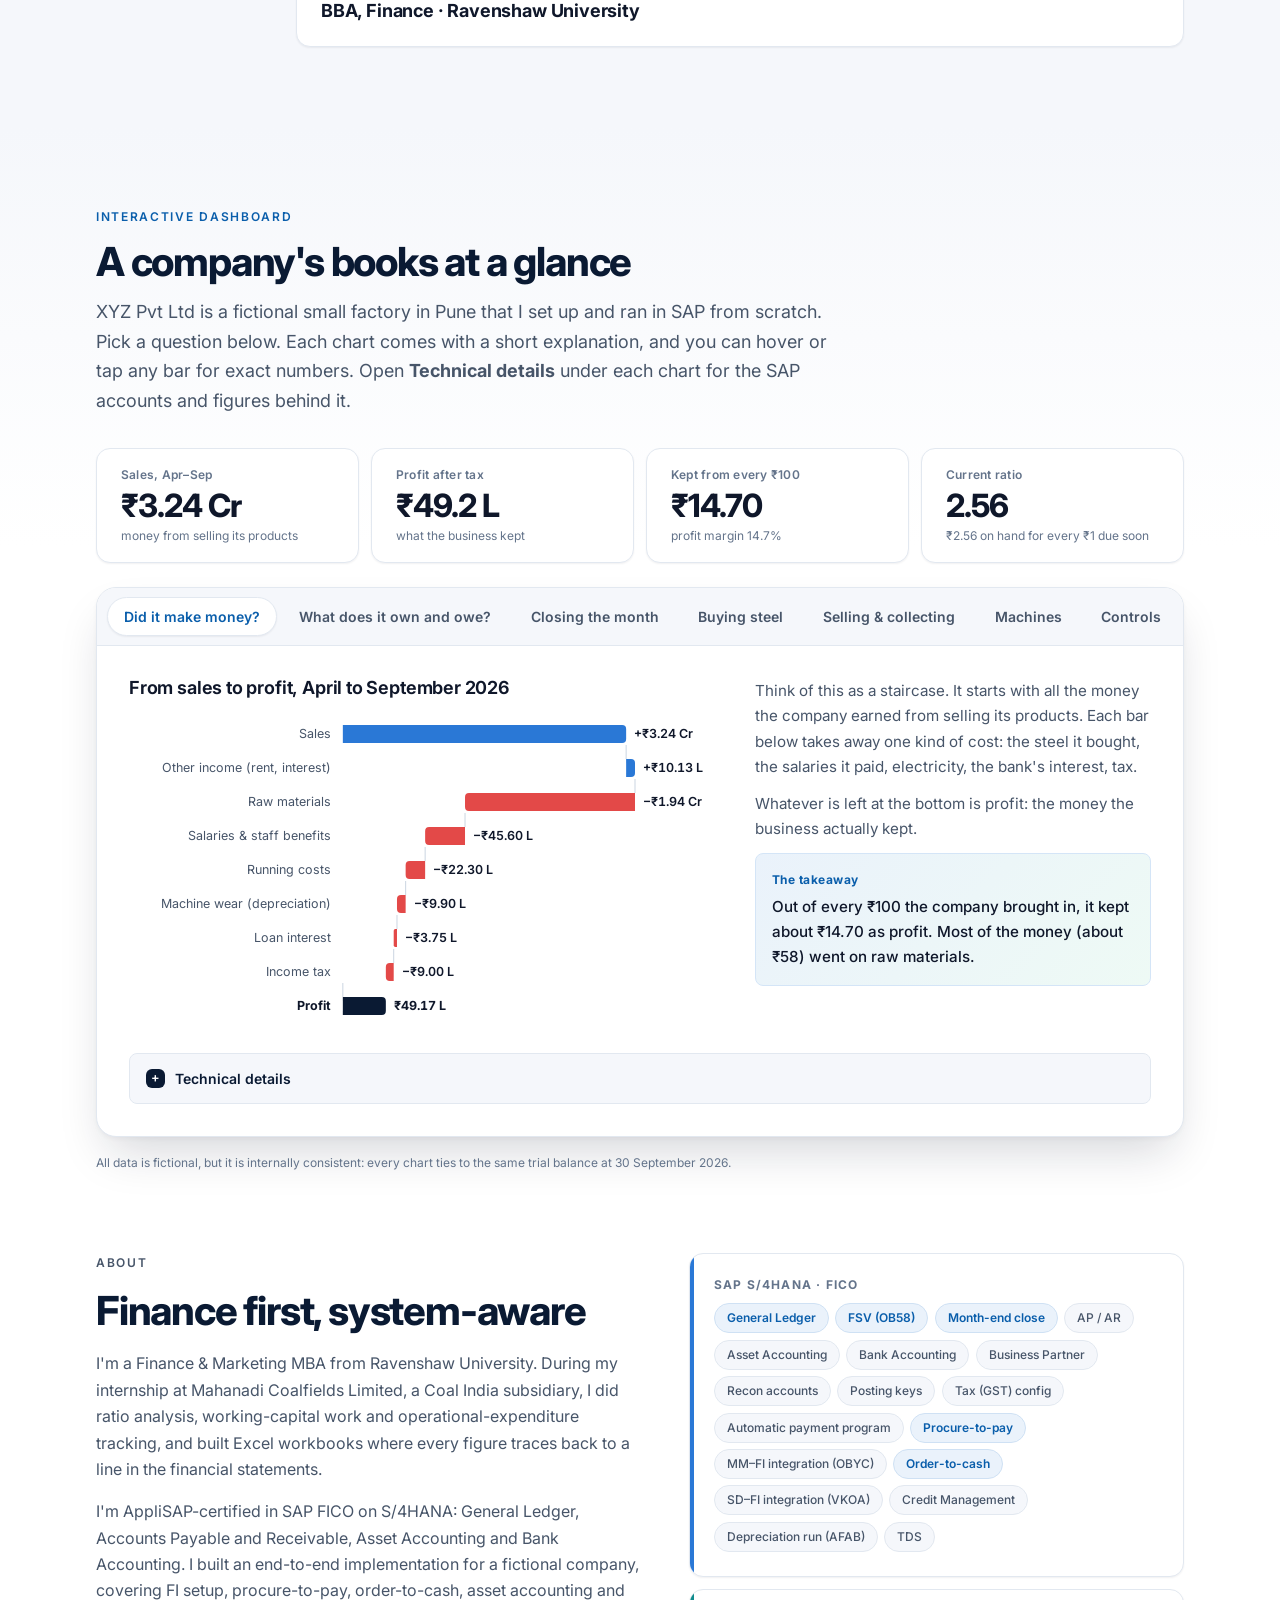
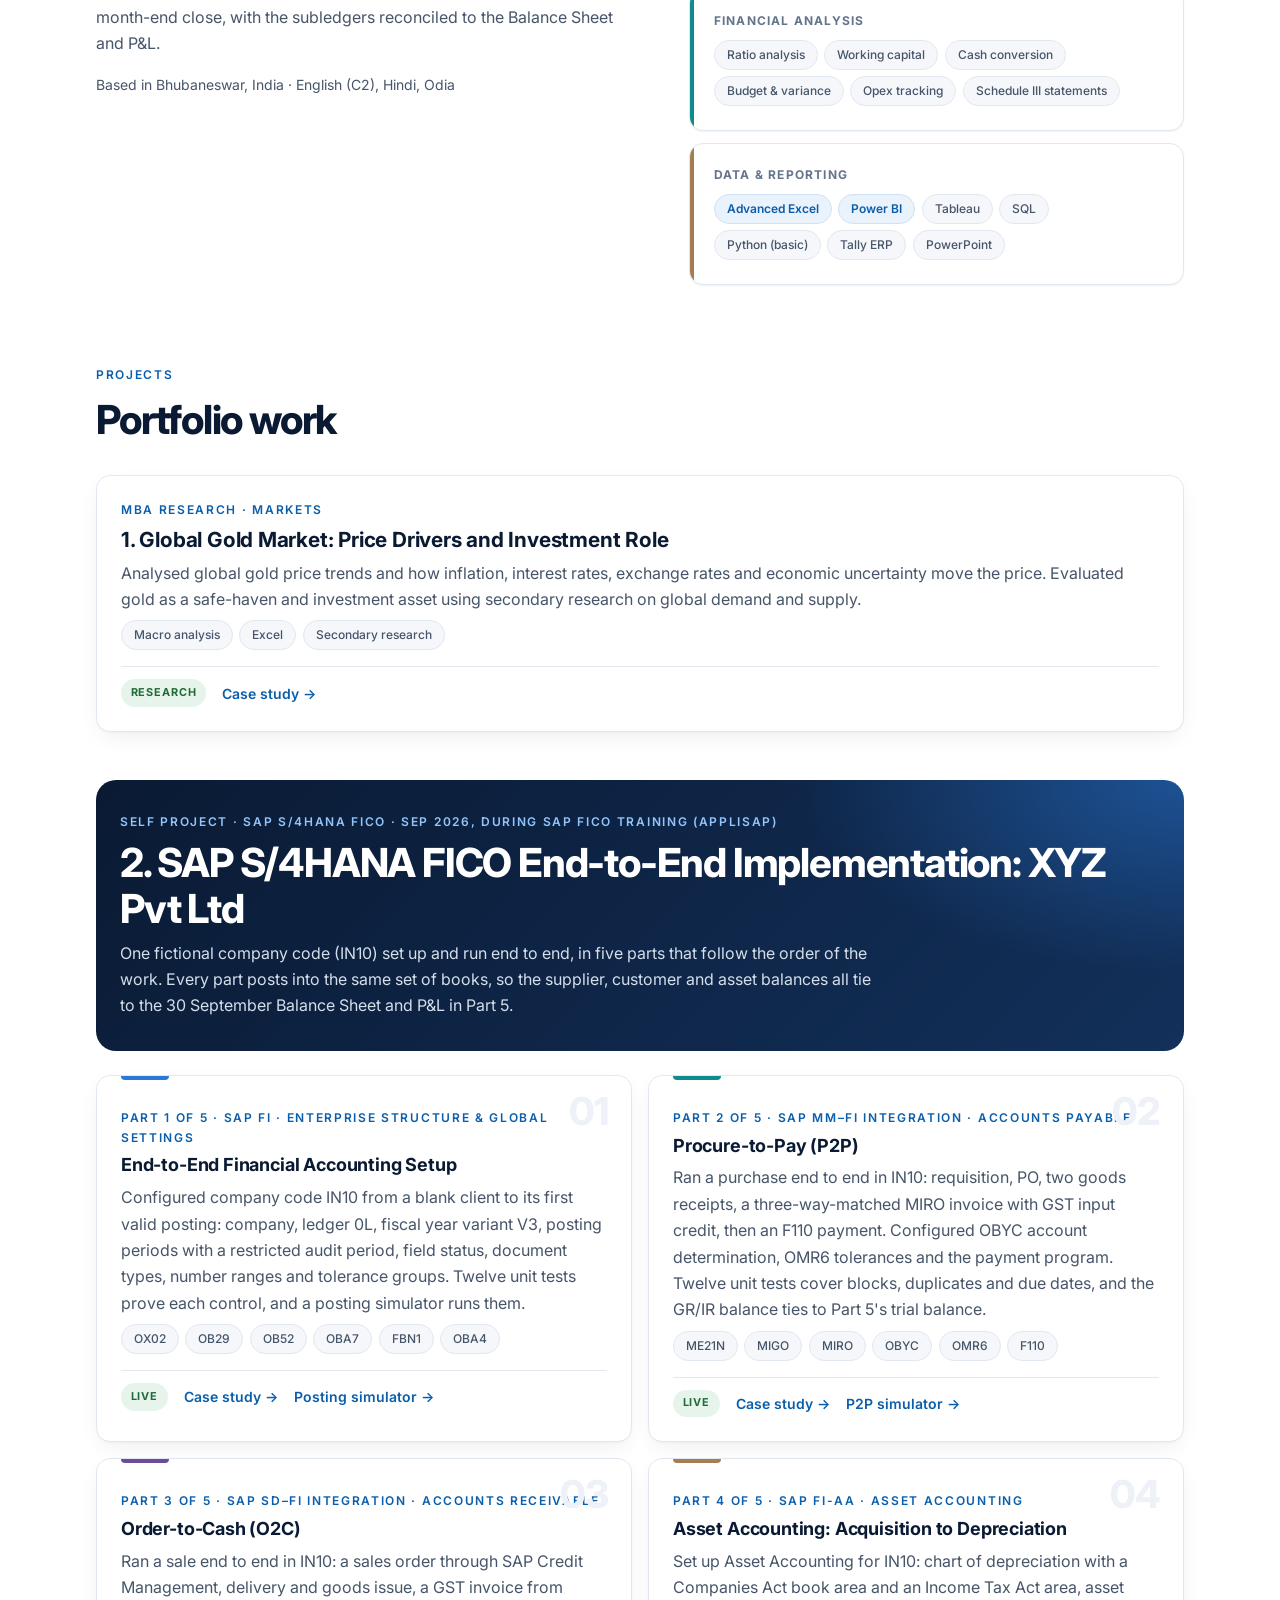
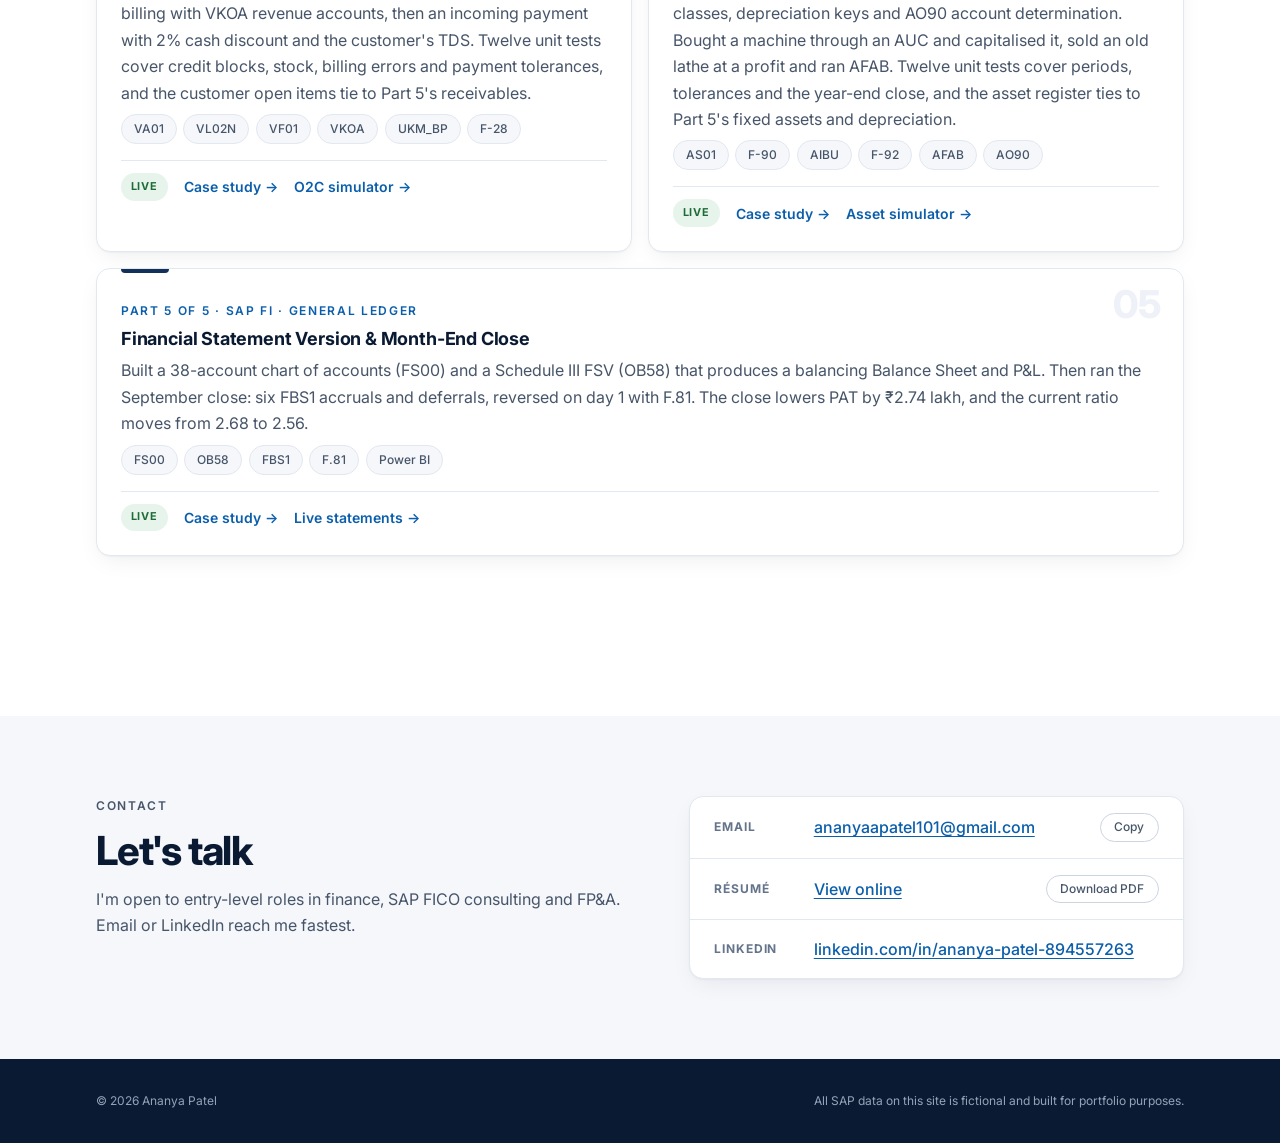
==== commit 817e3515: "Align résumé page and homepage with the SAP FICO PDF résumé Co-Authored-By: Claude Opus 5.5 <noreply" ====
--- a/index.html
+++ b/index.html
@@ -51,11 +51,11 @@
       </header>
       <div class="timeline">
         <article class="tl-item">
-          <p class="tl-when">Expected Sep 2026</p>
+          <p class="tl-when">Sep 2026</p>
           <div class="tl-body">
             <span class="tl-tag">Certification</span>
             <h3>SAP FICO on S/4HANA · AppliSAP</h3>
-            <p class="muted">Financial Accounting &amp; Controlling certification program.</p>
+            <p class="muted">Certified in SAP FICO (Financial Accounting &amp; Controlling) on SAP S/4HANA.</p>
           </div>
         </article>
         <article class="tl-item">
@@ -63,25 +63,25 @@
           <div class="tl-body">
             <span class="tl-tag work">Internship</span>
             <h3>Finance Intern · Mahanadi Coalfields Limited</h3>
-            <p class="small muted">A Coal India subsidiary · New Town, Kolkata</p>
+            <p class="small muted">A Coal India subsidiary · Sambalpur, Odisha</p>
             <ul>
-              <li>Assessed financial position through liquidity, profitability, solvency and efficiency ratios, compared across periods to surface trends.</li>
-              <li>Calculated working capital and its components to gauge short-term liquidity and cash lock-up.</li>
-              <li>Tracked daily operational expenditure and grouped it into recurring cost heads for budgeting and variance review.</li>
-              <li>Built Excel workbooks where every figure traces back to a source line in the financial statements.</li>
+              <li>Analysed liquidity, profitability, solvency and efficiency ratios from published statements to assess financial position.</li>
+              <li>Calculated working capital and its components, quantifying short-term liquidity and cash lock-up.</li>
+              <li>Tracked daily opex into recurring cost heads, creating a structured spend view for budgeting and variance review.</li>
+              <li>Built Excel workbooks tracing every figure to a source line in the statements, keeping the analysis verifiable.</li>
             </ul>
           </div>
         </article>
         <article class="tl-item">
-          <p class="tl-when">2024 – 2026</p>
+          <p class="tl-when">Jul 2024 – Jun 2026</p>
           <div class="tl-body">
             <span class="tl-tag edu">Education</span>
             <h3>MBA, Finance &amp; Marketing · Ravenshaw University</h3>
-            <p class="muted">Strategic Financial Management, Financial Markets &amp; Services, Accounting for Managers, Business Law. Sports Secretary, 2024–26.</p>
-          </div>
-        </article>
-        <article class="tl-item">
-          <p class="tl-when">2021 – 2024</p>
+            <p class="muted">Strategic Financial Management, Financial Management, Financial Markets &amp; Services, Accounting for Managers, Business Law, Marketing Management. Sports Secretary, 2024–2026.</p>
+          </div>
+        </article>
+        <article class="tl-item">
+          <p class="tl-when">Jul 2021 – Jun 2024</p>
           <div class="tl-body">
             <span class="tl-tag edu">Education</span>
             <h3>BBA, Finance · Ravenshaw University</h3>
@@ -119,7 +119,7 @@
         <p class="eyebrow">About</p>
         <h2 id="about-title">Finance first, system-aware</h2>
         <p>I'm a Finance &amp; Marketing MBA from Ravenshaw University. During my internship at Mahanadi Coalfields Limited, a Coal India subsidiary, I did ratio analysis, working-capital work and operational-expenditure tracking, and built Excel workbooks where every figure traces back to a line in the financial statements.</p>
-        <p>I've trained in SAP FICO on S/4HANA: General Ledger, Accounts Payable and Receivable, and Asset and Bank Accounting. My portfolio projects re-create real configuration and closing work end to end, with documented SOPs, balanced postings and dashboards built on the resulting data.</p>
+        <p>I'm AppliSAP-certified in SAP FICO on S/4HANA: General Ledger, Accounts Payable and Receivable, Asset Accounting and Bank Accounting. I built an end-to-end implementation for a fictional company, covering FI setup, procure-to-pay, order-to-cash, asset accounting and month-end close, with the subledgers reconciled to the Balance Sheet and P&amp;L.</p>
         <p class="small muted">Based in Bhubaneswar, India · English (C2), Hindi, Odia</p>
       </div>
       <div class="skill-groups" aria-label="Skills">
@@ -129,7 +129,7 @@
             <span class="chip strong">General Ledger</span><span class="chip strong">FSV (OB58)</span><span class="chip strong">Month-end close</span>
             <span class="chip">AP / AR</span><span class="chip">Asset Accounting</span><span class="chip">Bank Accounting</span>
             <span class="chip">Business Partner</span><span class="chip">Recon accounts</span><span class="chip">Posting keys</span>
-            <span class="chip">Tax (GST) config</span><span class="chip">Automatic payment program</span><span class="chip strong">Procure-to-pay</span><span class="chip">MM–FI integration (OBYC)</span><span class="chip">TDS</span>
+            <span class="chip">Tax (GST) config</span><span class="chip">Automatic payment program</span><span class="chip strong">Procure-to-pay</span><span class="chip">MM–FI integration (OBYC)</span><span class="chip strong">Order-to-cash</span><span class="chip">SD–FI integration (VKOA)</span><span class="chip">Credit Management</span><span class="chip">Depreciation run (AFAB)</span><span class="chip">TDS</span>
           </div>
         </div>
         <div class="skill-group">
@@ -143,7 +143,7 @@
           <h3>Data &amp; reporting</h3>
           <div class="chips">
             <span class="chip strong">Advanced Excel</span><span class="chip strong">Power BI</span><span class="chip">Tableau</span>
-            <span class="chip">SQL</span><span class="chip">Tally ERP</span><span class="chip">PowerPoint</span>
+            <span class="chip">SQL</span><span class="chip">Python (basic)</span><span class="chip">Tally ERP</span><span class="chip">PowerPoint</span>
           </div>
         </div>
       </div>
